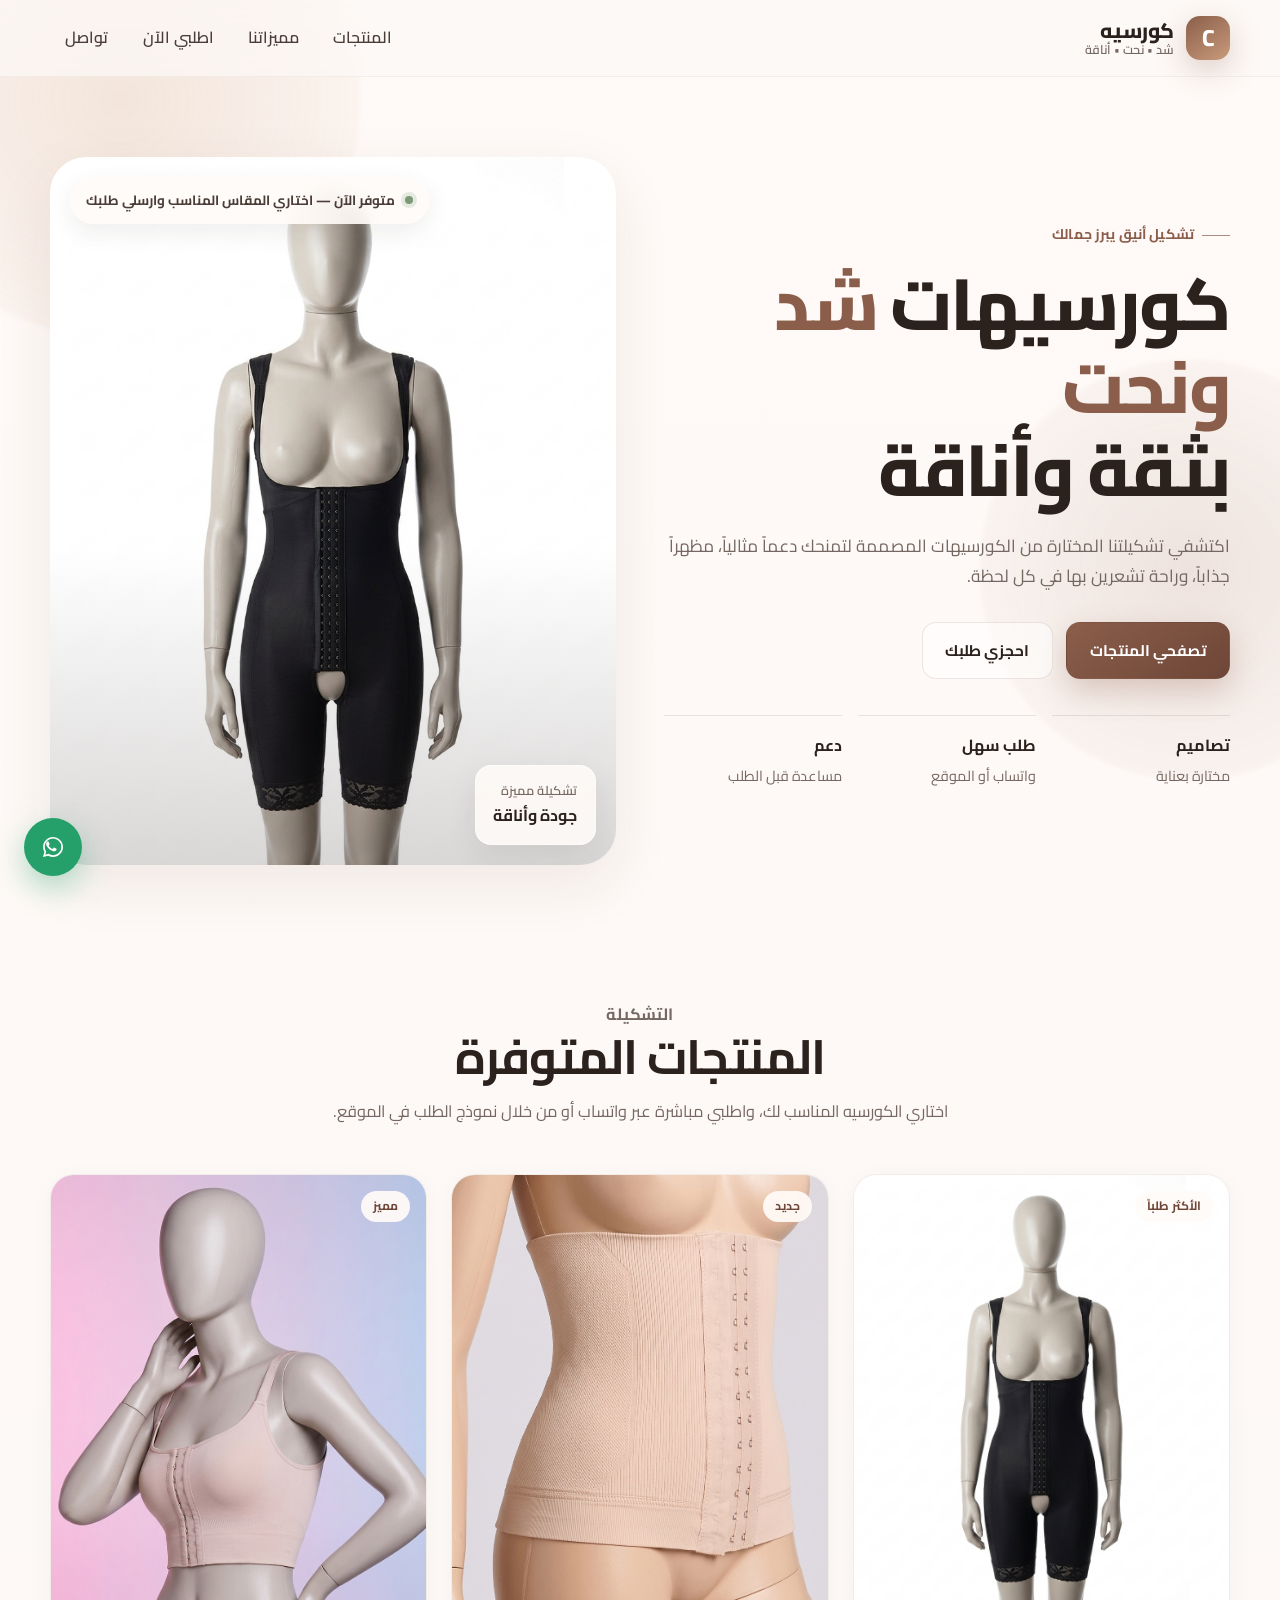
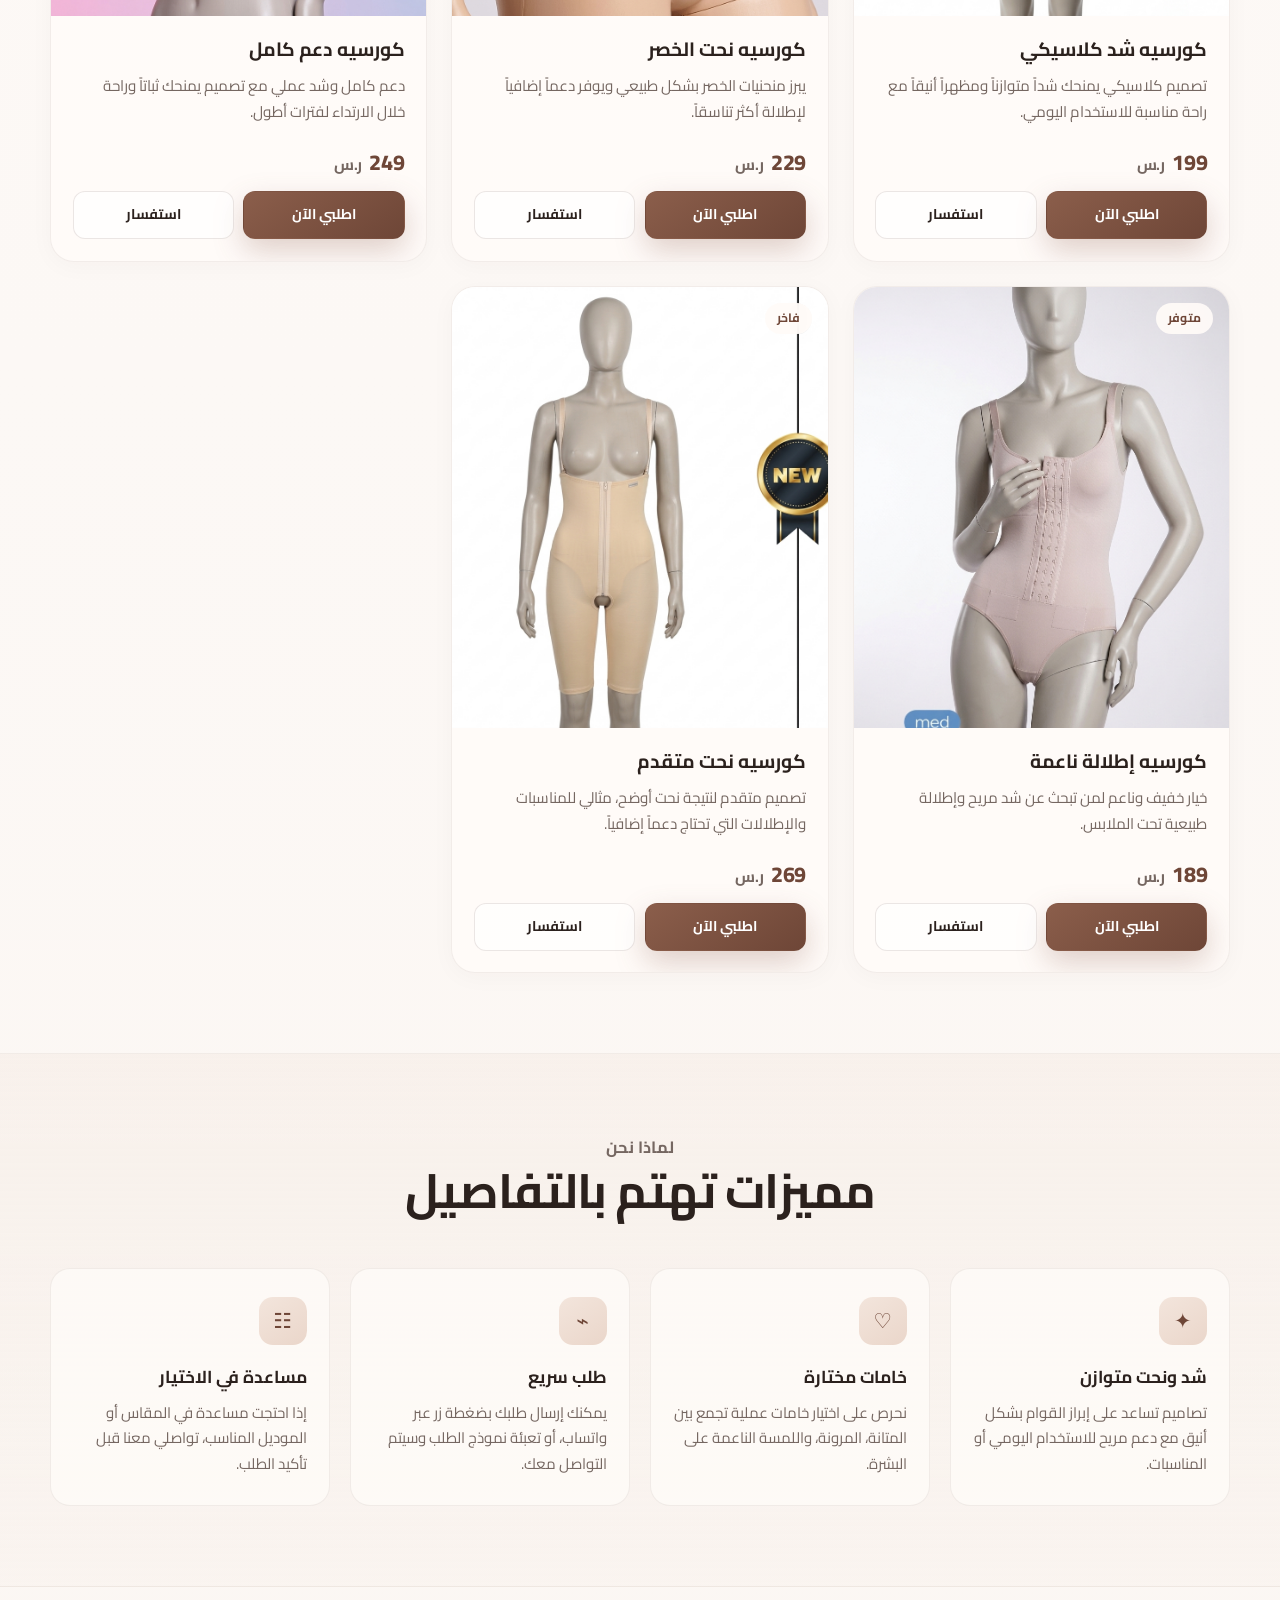
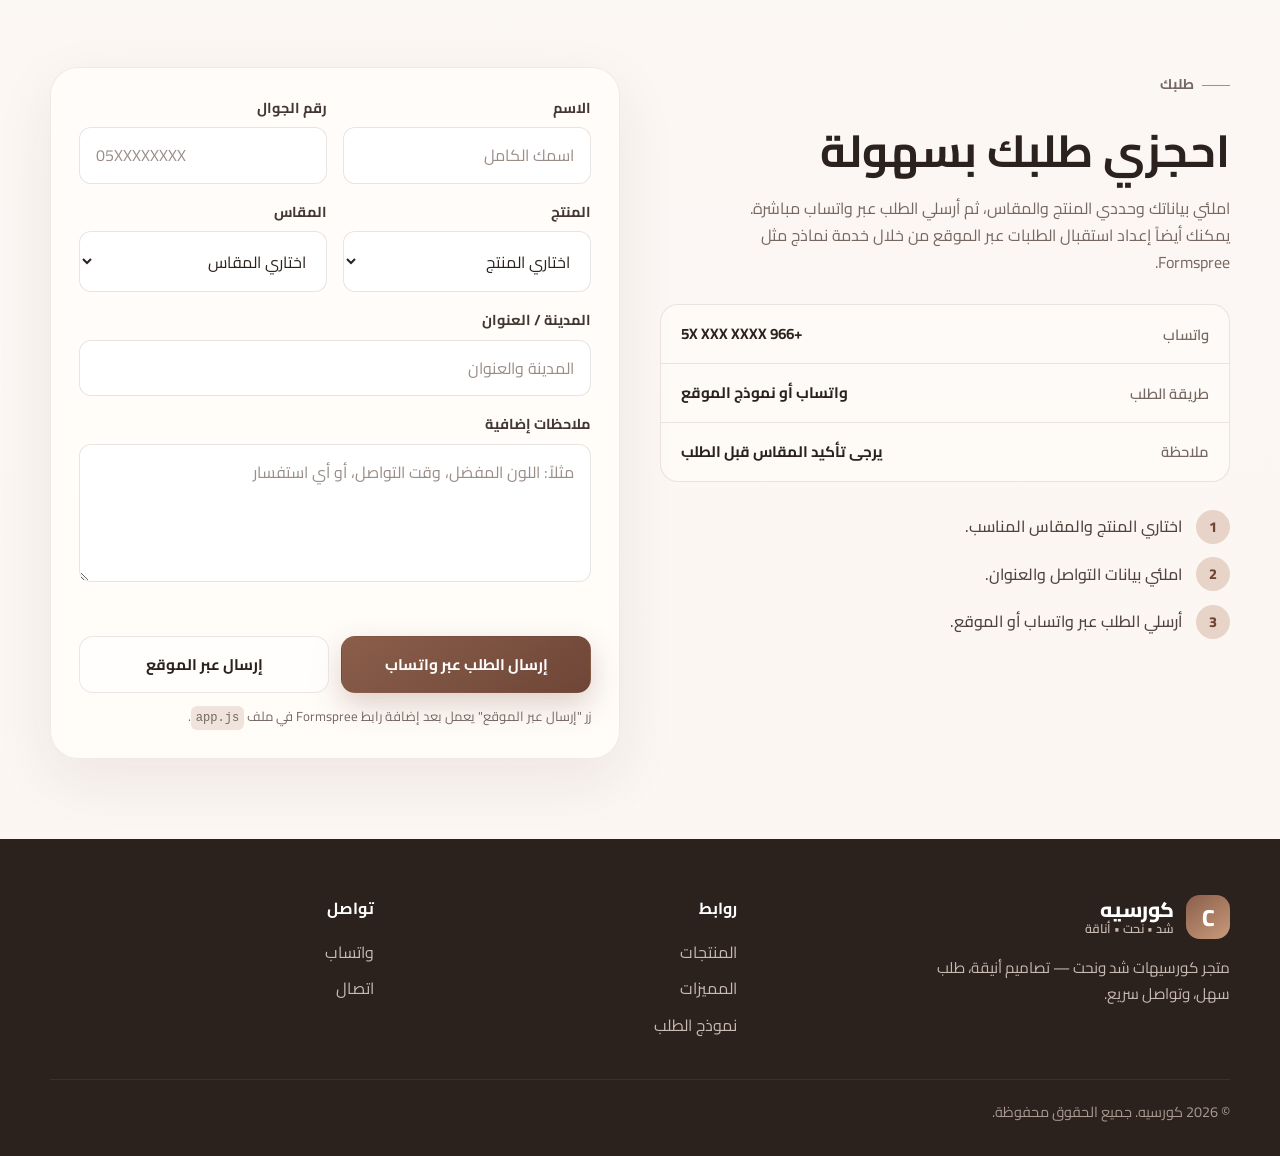
==== index.html @ 7880afa9 "Deploy SiliStore static site with admin panel" ====
<!DOCTYPE html>
<html lang="ar" dir="rtl">
<head>
  <meta charset="UTF-8">
  <meta name="viewport" content="width=device-width, initial-scale=1.0">
  <meta name="description" content="متجر كورسيه شد ونحت - تسوقي أجمل الكورسيهات بتصاميم أنيقة وجودة عالية. اطلبي الآن عبر واتساب أو الموقع.">
  <meta name="theme-color" content="#f7efe8">
  <title>كورسيه | شد ونحت</title>
  <link rel="preconnect" href="https://fonts.googleapis.com">
  <link rel="preconnect" href="https://fonts.gstatic.com" crossorigin>
  <link href="https://fonts.googleapis.com/css2?family=Cairo:wght@400;500;600;700;800&family=Tajawal:wght@400;500;700;800&display=swap" rel="stylesheet">
  <link rel="stylesheet" href="styles.css">
</head>
<body>
  <div class="bg-orb orb-1" aria-hidden="true"></div>
  <div class="bg-orb orb-2" aria-hidden="true"></div>

  <header class="site-header" id="top">
    <nav class="nav container">
      <a class="brand" href="#top" aria-label="الصفحة الرئيسية">
        <span class="brand-mark">C</span>
        <span class="brand-text">
          <strong>كورسيه</strong>
          <small>شد • نحت • أناقة</small>
        </span>
      </a>

      <button class="menu-toggle" id="menuToggle" aria-expanded="false" aria-controls="navLinks" aria-label="فتح القائمة">
        <span></span><span></span><span></span>
      </button>

      <div class="nav-links" id="navLinks">
        <a href="#products">المنتجات</a>
        <a href="#features">مميزاتنا</a>
        <a href="#order">اطلبي الآن</a>
        <a href="#contact">تواصل</a>
      </div>
    </nav>
  </header>

  <main>
    <section class="hero">
      <div class="container hero-grid">
        <div class="hero-copy">
          <p class="eyebrow">تشكيل أنيق يبرز جمالك</p>
          <h1>كورسيهات <span class="accent">شد ونحت</span><br>بثقة وأناقة</h1>
          <p class="hero-lead">
            اكتشفي تشكيلتنا المختارة من الكورسيهات المصممة لتمنحك دعماً مثالياً، مظهراً جذاباً، وراحة تشعرين بها في كل لحظة.
          </p>
          <div class="hero-actions">
            <a class="btn btn-primary" href="#products">تصفحي المنتجات</a>
            <a class="btn btn-ghost" href="#order">احجزي طلبك</a>
          </div>
          <div class="hero-stats" aria-label="مميزات سريعة">
            <div class="stat">
              <strong>تصاميم</strong>
              <span>مختارة بعناية</span>
            </div>
            <div class="stat">
              <strong>طلب سهل</strong>
              <span>واتساب أو الموقع</span>
            </div>
            <div class="stat">
              <strong>دعم</strong>
              <span>مساعدة قبل الطلب</span>
            </div>
          </div>
        </div>

        <div class="hero-visual">
          <div class="hero-card">
            <img id="heroImage" src="Gemini_Generated_Image_10uisp10uisp10ui.jpg" alt="كورسيه شد ونحت" loading="eager">
            <div class="hero-card-badge">
              <span>تشكيلة مميزة</span>
              <strong>جودة وأناقة</strong>
            </div>
          </div>
          <div class="floating-note">
            <span class="dot"></span>
            متوفر الآن — اختاري المقاس المناسب وارسلي طلبك
          </div>
        </div>
      </div>
    </section>

    <section class="section" id="products">
      <div class="container">
        <div class="section-head">
          <p class="eyebrow">التشكيلة</p>
          <h2>المنتجات المتوفرة</h2>
          <p>اختاري الكورسيه المناسب لك، واطلبي مباشرة عبر واتساب أو من خلال نموذج الطلب في الموقع.</p>
        </div>

        <div class="products-grid" id="productsGrid" aria-live="polite"></div>
      </div>
    </section>

    <section class="section section-soft" id="features">
      <div class="container">
        <div class="section-head">
          <p class="eyebrow">لماذا نحن</p>
          <h2>مميزات تهتم بالتفاصيل</h2>
        </div>
        <div class="features-grid">
          <article class="feature-card">
            <div class="feature-icon">✦</div>
            <h3>شد ونحت متوازن</h3>
            <p>تصاميم تساعد على إبراز القوام بشكل أنيق مع دعم مريح للاستخدام اليومي أو المناسبات.</p>
          </article>
          <article class="feature-card">
            <div class="feature-icon">♡</div>
            <h3>خامات مختارة</h3>
            <p>نحرص على اختيار خامات عملية تجمع بين المتانة، المرونة، واللمسة الناعمة على البشرة.</p>
          </article>
          <article class="feature-card">
            <div class="feature-icon">⌁</div>
            <h3>طلب سريع</h3>
            <p>يمكنك إرسال طلبك بضغطة زر عبر واتساب، أو تعبئة نموذج الطلب وسيتم التواصل معك.</p>
          </article>
          <article class="feature-card">
            <div class="feature-icon">☷</div>
            <h3>مساعدة في الاختيار</h3>
            <p>إذا احتجت مساعدة في المقاس أو الموديل المناسب، تواصلي معنا قبل تأكيد الطلب.</p>
          </article>
        </div>
      </div>
    </section>

    <section class="section" id="order">
      <div class="container order-grid">
        <div class="order-copy">
          <p class="eyebrow">طلبك</p>
          <h2>احجزي طلبك بسهولة</h2>
          <p>
            املئي بياناتك وحددي المنتج والمقاس، ثم أرسلي الطلب عبر واتساب مباشرة. يمكنك أيضاً إعداد استقبال الطلبات عبر الموقع من خلال خدمة نماذج مثل Formspree.
          </p>

          <div class="order-info">
            <div class="info-item">
              <span class="info-label">واتساب</span>
              <strong id="whatsappDisplay">+966 5X XXX XXXX</strong>
            </div>
            <div class="info-item">
              <span class="info-label">طريقة الطلب</span>
              <strong>واتساب أو نموذج الموقع</strong>
            </div>
            <div class="info-item">
              <span class="info-label">ملاحظة</span>
              <strong>يرجى تأكيد المقاس قبل الطلب</strong>
            </div>
          </div>

          <div class="steps">
            <div class="step"><span>1</span><p>اختاري المنتج والمقاس المناسب.</p></div>
            <div class="step"><span>2</span><p>املئي بيانات التواصل والعنوان.</p></div>
            <div class="step"><span>3</span><p>أرسلي الطلب عبر واتساب أو الموقع.</p></div>
          </div>
        </div>

        <div class="order-form-wrap">
          <form class="order-form" id="orderForm" novalidate>
            <div class="form-row">
              <label class="field">
                <span>الاسم</span>
                <input type="text" name="name" id="name" autocomplete="name" required placeholder="اسمك الكامل">
              </label>
              <label class="field">
                <span>رقم الجوال</span>
                <input type="tel" name="phone" id="phone" autocomplete="tel" required placeholder="05XXXXXXXX">
              </label>
            </div>

            <div class="form-row">
              <label class="field">
                <span>المنتج</span>
                <select name="product" id="productSelect" required></select>
              </label>
              <label class="field">
                <span>المقاس</span>
                <select name="size" id="size" required>
                  <option value="">اختاري المقاس</option>
                  <option>XS</option>
                  <option>S</option>
                  <option>M</option>
                  <option>L</option>
                  <option>XL</option>
                  <option>XXL</option>
                </select>
              </label>
            </div>

            <label class="field">
              <span>المدينة / العنوان</span>
              <input type="text" name="address" id="address" autocomplete="street-address" placeholder="المدينة والعنوان">
            </label>

            <label class="field">
              <span>ملاحظات إضافية</span>
              <textarea name="notes" id="notes" rows="4" placeholder="مثلاً: اللون المفضل، وقت التواصل، أو أي استفسار"></textarea>
            </label>

            <p class="form-feedback" id="formFeedback" role="status" aria-live="polite"></p>

            <div class="form-actions">
              <button type="submit" class="btn btn-primary" id="whatsappSubmit">إرسال الطلب عبر واتساب</button>
              <button type="button" class="btn btn-ghost" id="siteSubmit">إرسال عبر الموقع</button>
            </div>
            <p class="form-hint">زر "إرسال عبر الموقع" يعمل بعد إضافة رابط Formspree في ملف <code>app.js</code>.</p>
          </form>
        </div>
      </div>
    </section>
  </main>

  <footer class="site-footer" id="contact">
    <div class="container footer-grid">
      <div>
        <a class="brand footer-brand" href="#top">
          <span class="brand-mark">C</span>
          <span class="brand-text">
            <strong>كورسيه</strong>
            <small>شد • نحت • أناقة</small>
          </span>
        </a>
        <p class="footer-text">متجر كورسيهات شد ونحت — تصاميم أنيقة، طلب سهل، وتواصل سريع.</p>
      </div>
      <div>
        <h3>روابط</h3>
        <ul class="footer-links">
          <li><a href="#products">المنتجات</a></li>
          <li><a href="#features">المميزات</a></li>
          <li><a href="#order">نموذج الطلب</a></li>
        </ul>
      </div>
      <div>
        <h3>تواصل</h3>
        <ul class="footer-links">
          <li><a id="footerWhatsapp" href="#" target="_blank" rel="noopener">واتساب</a></li>
          <li><a id="footerPhone" href="#">اتصال</a></li>
        </ul>
      </div>
    </div>
    <div class="container footer-bottom">
      <p>© <span id="year"></span> كورسيه. جميع الحقوق محفوظة.</p>
    </div>
  </footer>

  <a class="whatsapp-float" id="whatsappFloat" href="#" target="_blank" rel="noopener" aria-label="تواصل عبر واتساب">
    <svg viewBox="0 0 32 32" aria-hidden="true" focusable="false"><path fill="currentColor" d="M19.11 17.53c-.27-.14-1.6-.79-1.84-.88-.25-.09-.43-.14-.61.14-.18.27-.7.88-.86 1.06-.16.18-.32.2-.59.07-.27-.14-1.14-.42-2.18-1.35-.81-.72-1.35-1.61-1.51-1.88-.16-.27-.02-.42.12-.56.12-.12.27-.32.41-.48.14-.16.18-.27.27-.45.09-.18.05-.34-.02-.48-.07-.14-.61-1.48-.84-2.02-.22-.53-.45-.46-.61-.47l-.52-.01c-.18 0-.48.07-.73.34-.25.27-.96.94-.96 2.29 0 1.35.99 2.66 1.13 2.84.14.18 1.94 2.96 4.7 4.15.66.28 1.17.45 1.57.58.66.21 1.26.18 1.74.11.53-.08 1.6-.65 1.83-1.28.23-.63.23-1.17.16-1.28-.07-.11-.25-.18-.52-.32zM16.03 5.33c-5.86 0-10.63 4.77-10.63 10.63 0 1.87.49 3.7 1.42 5.31l-1.51 5.52 5.65-1.48a10.58 10.58 0 0 0 5.07 1.29h.01c5.86 0 10.63-4.77 10.63-10.64 0-2.84-1.1-5.51-3.11-7.52a10.56 10.56 0 0 0-7.53-3.11zm0 19.35h-.01a8.8 8.8 0 0 1-4.49-1.23l-.32-.19-3.35.88.89-3.27-.21-.34a8.78 8.78 0 0 1-1.35-4.67c0-4.86 3.96-8.82 8.83-8.82 2.36 0 4.57.92 6.24 2.59a8.76 8.76 0 0 1 2.58 6.24c0 4.86-3.96 8.81-8.81 8.81z"/></svg>
  </a>

  <script src="products.js"></script>
  <script src="app.js"></script>
</body>
</html>
---- styles.css ----
:root {
  --bg: #fcf8f5;
  --bg-soft: #f5ece5;
  --surface: rgba(255, 252, 249, 0.82);
  --surface-strong: #fffdfa;
  --text: #2b211d;
  --muted: #756761;
  --line: rgba(90, 63, 53, 0.12);
  --primary: #8b5e4b;
  --primary-deep: #6e4637;
  --primary-soft: #e7d3c8;
  --accent: #c89b7b;
  --shadow: 0 20px 60px rgba(73, 44, 33, 0.08);
  --radius: 24px;
  --radius-sm: 14px;
  --container: 1180px;
  --transition: 220ms ease;
}

*, *::before, *::after { box-sizing: border-box; }
html { scroll-behavior: smooth; }
body {
  margin: 0;
  font-family: "Cairo", "Tajawal", system-ui, sans-serif;
  background: linear-gradient(180deg, #fffaf7 0%, var(--bg) 45%, #fbf6f2 100%);
  color: var(--text);
  line-height: 1.7;
  overflow-x: hidden;
}
img { max-width: 100%; display: block; }
a { color: inherit; text-decoration: none; }
button, input, select, textarea { font: inherit; }
code {
  font-family: ui-monospace, SFMono-Regular, Consolas, monospace;
  font-size: 0.92em;
  background: #efe3dc;
  padding: 0.15em 0.4em;
  border-radius: 6px;
  direction: ltr;
  display: inline-block;
}

.bg-orb {
  position: fixed;
  border-radius: 50%;
  filter: blur(2px);
  pointer-events: none;
  z-index: 0;
}
.orb-1 {
  width: 480px; height: 480px;
  top: -140px; left: -120px;
  background: radial-gradient(circle, rgba(200,155,123,0.22), rgba(200,155,123,0));
}
.orb-2 {
  width: 420px; height: 420px;
  top: 40vh; right: -120px;
  background: radial-gradient(circle, rgba(139,94,75,0.14), rgba(139,94,75,0));
}

.container {
  width: min(calc(100% - 2rem), var(--container));
  margin-inline: auto;
  position: relative;
  z-index: 1;
}

.site-header {
  position: sticky;
  top: 0;
  z-index: 50;
  backdrop-filter: blur(16px);
  background: rgba(252, 248, 245, 0.72);
  border-bottom: 1px solid rgba(90, 63, 53, 0.06);
}
.nav {
  display: flex;
  align-items: center;
  justify-content: space-between;
  gap: 1rem;
  min-height: 76px;
}
.brand {
  display: inline-flex;
  align-items: center;
  gap: 0.75rem;
  flex-shrink: 0;
}
.brand-mark {
  width: 44px; height: 44px;
  border-radius: 14px;
  display: grid;
  place-items: center;
  background: linear-gradient(145deg, var(--primary), var(--accent));
  color: #fff;
  font-size: 1.45rem;
  font-weight: 800;
  box-shadow: 0 10px 30px rgba(139, 94, 75, 0.28);
}
.brand-text { display: flex; flex-direction: column; line-height: 1.15; }
.brand-text strong { font-size: 1.3rem; font-weight: 800; letter-spacing: -0.02em; }
.brand-text small { color: var(--muted); font-size: 0.78rem; font-weight: 600; }

.nav-links {
  display: flex;
  align-items: center;
  gap: 0.25rem;
}
.nav-links a {
  padding: 0.65rem 0.95rem;
  border-radius: 10px;
  color: #4a3d38;
  font-weight: 600;
  transition: background var(--transition), color var(--transition);
}
.nav-links a:hover, .nav-links a:focus-visible {
  background: rgba(139, 94, 75, 0.08);
  color: var(--primary-deep);
  outline: none;
}
.menu-toggle {
  display: none;
  width: 44px; height: 44px;
  border: 1px solid var(--line);
  background: var(--surface-strong);
  border-radius: 12px;
  cursor: pointer;
  padding: 10px;
  flex-direction: column;
  justify-content: center;
  gap: 5px;
}
.menu-toggle span {
  display: block;
  height: 2px;
  background: var(--text);
  border-radius: 2px;
  transition: transform var(--transition), opacity var(--transition);
}

.hero {
  padding: 5rem 0 3.5rem;
}
.hero-grid {
  display: grid;
  grid-template-columns: 1fr 1fr;
  gap: 3rem;
  align-items: center;
}
.eyebrow {
  display: inline-flex;
  align-items: center;
  gap: 0.5rem;
  margin: 0 0 1rem;
  font-size: 0.88rem;
  font-weight: 700;
  color: var(--primary);
  letter-spacing: 0.01em;
}
.eyebrow::before {
  content: "";
  width: 28px; height: 1px;
  background: currentColor;
  opacity: 0.7;
}
.hero h1 {
  margin: 0 0 1.25rem;
  font-size: clamp(2.4rem, 5.8vw, 4.5rem);
  line-height: 1.15;
  letter-spacing: -0.03em;
  font-weight: 800;
}
.accent { color: var(--primary); position: relative; }
.hero-lead {
  margin: 0 0 2rem;
  max-width: 58ch;
  font-size: 1.08rem;
  color: var(--muted);
}
.hero-actions {
  display: flex;
  flex-wrap: wrap;
  gap: 0.85rem;
  margin-bottom: 2.25rem;
}
.btn {
  display: inline-flex;
  align-items: center;
  justify-content: center;
  gap: 0.5rem;
  padding: 0.9rem 1.4rem;
  border-radius: 14px;
  font-weight: 700;
  font-size: 0.96rem;
  border: 1px solid transparent;
  cursor: pointer;
  transition: transform var(--transition), box-shadow var(--transition), background var(--transition), border-color var(--transition);
  text-align: center;
}
.btn:hover { transform: translateY(-1px); }
.btn:active { transform: translateY(0); }
.btn:focus-visible { outline: 3px solid rgba(139,94,75,0.22); outline-offset: 2px; }
.btn-primary {
  background: linear-gradient(145deg, var(--primary), var(--primary-deep));
  color: #fff;
  box-shadow: 0 12px 30px rgba(139, 94, 75, 0.28);
}
.btn-primary:hover { box-shadow: 0 16px 34px rgba(139, 94, 75, 0.34); }
.btn-ghost {
  background: rgba(255,255,255,0.55);
  border-color: var(--line);
  color: var(--text);
}
.btn-ghost:hover { background: #fff; border-color: rgba(139,94,75,0.22); }

.hero-stats {
  display: grid;
  grid-template-columns: repeat(3, minmax(0,1fr));
  gap: 1rem;
}
.stat {
  padding: 1rem 0;
  border-top: 1px solid var(--line);
}
.stat strong { display: block; font-size: 1rem; margin-bottom: 0.15rem; }
.stat span { color: var(--muted); font-size: 0.9rem; }

.hero-visual { position: relative; }
.hero-card {
  position: relative;
  border-radius: 36px;
  overflow: hidden;
  background: #efe4dc;
  box-shadow: var(--shadow);
  isolation: isolate;
}
.hero-card::after {
  content: "";
  position: absolute;
  inset: 0;
  background: linear-gradient(180deg, rgba(43,33,29,0) 55%, rgba(43,33,29,0.18) 100%);
  pointer-events: none;
}
.hero-card img {
  width: 100%;
  aspect-ratio: 4 / 5;
  object-fit: cover;
}
.hero-card-badge {
  position: absolute;
  bottom: 1.25rem;
  right: 1.25rem;
  z-index: 1;
  padding: 0.9rem 1.1rem;
  background: rgba(255, 251, 248, 0.88);
  backdrop-filter: blur(10px);
  border-radius: 16px;
  border: 1px solid rgba(255,255,255,0.5);
  box-shadow: 0 10px 30px rgba(43,33,29,0.08);
}
.hero-card-badge span { display: block; font-size: 0.8rem; color: var(--muted); font-weight: 600; }
.hero-card-badge strong { font-size: 1rem; }
.floating-note {
  position: absolute;
  top: 1.25rem;
  left: 1.25rem;
  display: flex;
  align-items: center;
  gap: 0.6rem;
  padding: 0.75rem 1rem;
  background: rgba(255, 251, 248, 0.9);
  backdrop-filter: blur(10px);
  border-radius: 999px;
  font-size: 0.84rem;
  font-weight: 700;
  color: #4a3d38;
  box-shadow: 0 8px 24px rgba(43,33,29,0.08);
}
.dot {
  width: 8px; height: 8px;
  border-radius: 50%;
  background: #7a9b76;
  box-shadow: 0 0 0 4px rgba(122,155,118,0.18);
}

.section { padding: 5rem 0; }
.section-soft {
  background: linear-gradient(180deg, rgba(245,236,229,0.55), rgba(245,236,229,0.25));
  border-top: 1px solid rgba(90,63,53,0.05);
  border-bottom: 1px solid rgba(90,63,53,0.05);
}
.section-head {
  text-align: center;
  max-width: 680px;
  margin: 0 auto 3rem;
}
.section-head .eyebrow { justify-content: center; }
.section-head .eyebrow::before { display: none; }
.section-head h2 {
  margin: 0 0 0.75rem;
  font-size: clamp(1.9rem, 4vw, 3rem);
  line-height: 1.2;
  letter-spacing: -0.02em;
}
.section-head p { margin: 0; color: var(--muted); font-size: 1.02rem; }

.products-grid {
  display: grid;
  grid-template-columns: repeat(3, minmax(0, 1fr));
  gap: 1.5rem;
}
.product-card {
  background: var(--surface);
  border: 1px solid rgba(90,63,53,0.08);
  border-radius: var(--radius);
  overflow: hidden;
  box-shadow: 0 4px 24px rgba(73,44,33,0.03);
  transition: transform var(--transition), box-shadow var(--transition), border-color var(--transition);
  display: flex;
  flex-direction: column;
}
.product-card:hover {
  transform: translateY(-4px);
  box-shadow: 0 18px 40px rgba(73,44,33,0.08);
  border-color: rgba(139,94,75,0.16);
}
.product-media {
  position: relative;
  aspect-ratio: 4 / 4.7;
  overflow: hidden;
  background: #efe4dc;
}
.product-media img {
  width: 100%; height: 100%;
  object-fit: cover;
  transition: transform 500ms ease;
}
.product-card:hover .product-media img { transform: scale(1.03); }
.product-badge {
  position: absolute;
  top: 1rem;
  right: 1rem;
  padding: 0.35rem 0.75rem;
  background: rgba(255,251,248,0.92);
  backdrop-filter: blur(8px);
  border-radius: 999px;
  font-size: 0.76rem;
  font-weight: 700;
  color: var(--primary-deep);
}
.product-body {
  padding: 1.35rem;
  display: flex;
  flex-direction: column;
  gap: 0.65rem;
  flex: 1;
}
.product-body h3 {
  margin: 0;
  font-size: 1.2rem;
  line-height: 1.35;
}
.product-body p {
  margin: 0;
  color: var(--muted);
  font-size: 0.95rem;
  flex: 1;
}
.product-meta {
  display: flex;
  align-items: center;
  justify-content: space-between;
  gap: 1rem;
  padding-top: 0.5rem;
}
.price {
  font-size: 1.35rem;
  font-weight: 800;
  color: var(--primary-deep);
  letter-spacing: -0.01em;
}
.price small {
  font-size: 0.72em;
  font-weight: 700;
  color: var(--muted);
  margin-inline-start: 0.15em;
}
.product-actions { display: flex; gap: 0.6rem; }
.btn-sm {
  padding: 0.7rem 1rem;
  font-size: 0.88rem;
  border-radius: 12px;
  flex: 1;
}

.features-grid {
  display: grid;
  grid-template-columns: repeat(4, minmax(0,1fr));
  gap: 1.25rem;
}
.feature-card {
  background: rgba(255,253,250,0.7);
  border: 1px solid rgba(90,63,53,0.08);
  border-radius: 20px;
  padding: 1.75rem 1.4rem;
  transition: transform var(--transition), border-color var(--transition);
}
.feature-card:hover { transform: translateY(-2px); border-color: rgba(139,94,75,0.18); }
.feature-icon {
  width: 48px; height: 48px;
  display: grid;
  place-items: center;
  border-radius: 14px;
  background: linear-gradient(145deg, #f3e5dc, #ead6ca);
  color: var(--primary-deep);
  font-size: 1.3rem;
  margin-bottom: 1.1rem;
}
.feature-card h3 { margin: 0 0 0.5rem; font-size: 1.08rem; }
.feature-card p { margin: 0; color: var(--muted); font-size: 0.94rem; }

.order-grid {
  display: grid;
  grid-template-columns: 1fr 1fr;
  gap: 2.5rem;
  align-items: start;
}
.order-copy h2 {
  margin: 0 0 1rem;
  font-size: clamp(1.9rem, 4vw, 2.8rem);
  line-height: 1.2;
}
.order-copy > p { color: var(--muted); margin: 0 0 1.75rem; max-width: 58ch; }
.order-info {
  display: grid;
  gap: 0;
  border: 1px solid var(--line);
  border-radius: 18px;
  background: rgba(255,253,250,0.55);
  overflow: hidden;
  margin-bottom: 1.75rem;
}
.info-item {
  padding: 1rem 1.25rem;
  display: flex;
  align-items: center;
  justify-content: space-between;
  gap: 1rem;
  border-bottom: 1px solid var(--line);
}
.info-item:last-child { border-bottom: 0; }
.info-label { color: var(--muted); font-size: 0.92rem; font-weight: 600; }
.info-item strong { font-size: 0.95rem; }
.steps { display: grid; gap: 0.85rem; }
.step {
  display: flex;
  align-items: center;
  gap: 0.9rem;
}
.step span {
  width: 34px; height: 34px;
  flex-shrink: 0;
  border-radius: 50%;
  display: grid;
  place-items: center;
  background: var(--primary-soft);
  color: var(--primary-deep);
  font-weight: 800;
  font-size: 0.9rem;
}
.step p { margin: 0; color: #4f433d; font-weight: 500; }

.order-form-wrap {
  background: rgba(255, 253, 250, 0.85);
  border: 1px solid rgba(90,63,53,0.09);
  border-radius: 28px;
  padding: 1.75rem;
  box-shadow: var(--shadow);
}
.order-form { display: grid; gap: 1rem; }
.form-row {
  display: grid;
  grid-template-columns: 1fr 1fr;
  gap: 1rem;
}
.field { display: flex; flex-direction: column; gap: 0.45rem; }
.field span { font-size: 0.9rem; font-weight: 700; color: #433733; }
.field input, .field select, .field textarea {
  width: 100%;
  padding: 0.85rem 1rem;
  border-radius: 12px;
  border: 1px solid rgba(90,63,53,0.14);
  background: #fff;
  color: var(--text);
  transition: border-color var(--transition), box-shadow var(--transition);
}
.field input:focus, .field select:focus, .field textarea:focus {
  outline: none;
  border-color: rgba(139,94,75,0.45);
  box-shadow: 0 0 0 4px rgba(139,94,75,0.1);
}
.field textarea { resize: vertical; min-height: 110px; }
.field input::placeholder, .field textarea::placeholder { color: #9a8d87; }
.form-feedback {
  min-height: 1.5em;
  margin: 0;
  font-size: 0.92rem;
  font-weight: 600;
  color: var(--muted);
}
.form-feedback.error { color: #a0463a; }
.form-feedback.success { color: #5f7a5a; }
.form-actions { display: flex; gap: 0.75rem; }
.form-actions .btn { flex: 1; }
.form-hint {
  margin: -0.25rem 0 0;
  font-size: 0.82rem;
  color: var(--muted);
}

.site-footer {
  padding: 3.5rem 0 0;
  background: #2b211d;
  color: #efe5df;
}
.footer-grid {
  display: grid;
  grid-template-columns: 1.4fr 1fr 1fr;
  gap: 2.5rem;
  padding-bottom: 2.5rem;
}
.footer-brand .brand-mark { box-shadow: none; }
.footer-brand .brand-text strong { color: #fff; }
.footer-brand .brand-text small { color: #c9bab2; }
.footer-text { color: #c9bab2; margin: 1rem 0 0; max-width: 34ch; font-size: 0.95rem; }
.site-footer h3 { margin: 0 0 1rem; font-size: 1rem; color: #fff; }
.footer-links { list-style: none; padding: 0; margin: 0; display: grid; gap: 0.6rem; }
.footer-links a { color: #c9bab2; transition: color var(--transition); }
.footer-links a:hover { color: #fff; }
.footer-bottom {
  padding: 1.25rem 0 2rem;
  border-top: 1px solid rgba(255,255,255,0.08);
  color: #a99991;
  font-size: 0.9rem;
}
.footer-bottom p { margin: 0; }

.whatsapp-float {
  position: fixed;
  bottom: 1.5rem;
  left: 1.5rem;
  width: 58px; height: 58px;
  border-radius: 50%;
  background: #25a06a;
  color: #fff;
  display: grid;
  place-items: center;
  box-shadow: 0 12px 30px rgba(37, 160, 106, 0.35);
  z-index: 60;
  transition: transform var(--transition), box-shadow var(--transition);
}
.whatsapp-float:hover { transform: translateY(-2px) scale(1.02); box-shadow: 0 16px 34px rgba(37, 160, 106, 0.42); }
.whatsapp-float svg { width: 30px; height: 30px; }

@media (max-width: 1024px) {
  .products-grid { grid-template-columns: repeat(2, minmax(0,1fr)); }
  .features-grid { grid-template-columns: repeat(2, minmax(0,1fr)); }
}

@media (max-width: 860px) {
  .menu-toggle { display: inline-flex; }
  .nav-links {
    display: none;
    position: absolute;
    top: calc(100% + 0.5rem);
    right: 1rem;
    left: 1rem;
    flex-direction: column;
    align-items: stretch;
    padding: 0.75rem;
    background: rgba(255, 252, 249, 0.96);
    backdrop-filter: blur(16px);
    border: 1px solid var(--line);
    border-radius: 18px;
    box-shadow: var(--shadow);
  }
  .nav-links.open { display: flex; }
  .nav-links a { padding: 0.75rem 1rem; }
  .hero-grid, .order-grid { grid-template-columns: 1fr; }
  .hero { padding-top: 3.5rem; }
  .hero-visual { max-width: 560px; width: 100%; margin-inline: auto; }
  .order-copy > p { max-width: none; }
}

@media (max-width: 640px) {
  .section { padding: 4rem 0; }
  .hero-stats { grid-template-columns: 1fr; gap: 0; }
  .stat { padding: 0.85rem 0; }
  .products-grid, .features-grid, .form-row, .footer-grid { grid-template-columns: 1fr; }
  .form-actions { flex-direction: column; }
  .hero-actions .btn { flex: 1; }
  .hero-card-badge { right: 1rem; bottom: 1rem; }
  .floating-note { font-size: 0.78rem; top: 1rem; left: 1rem; right: 1rem; width: fit-content; max-width: calc(100% - 2rem); }
  .whatsapp-float { width: 54px; height: 54px; bottom: 1rem; left: 1rem; }
  .order-form-wrap { padding: 1.25rem; border-radius: 22px; }
}

@media (prefers-reduced-motion: reduce) {
  html { scroll-behavior: auto; }
  *, *::before, *::after { animation: none !important; transition: none !important; }
}
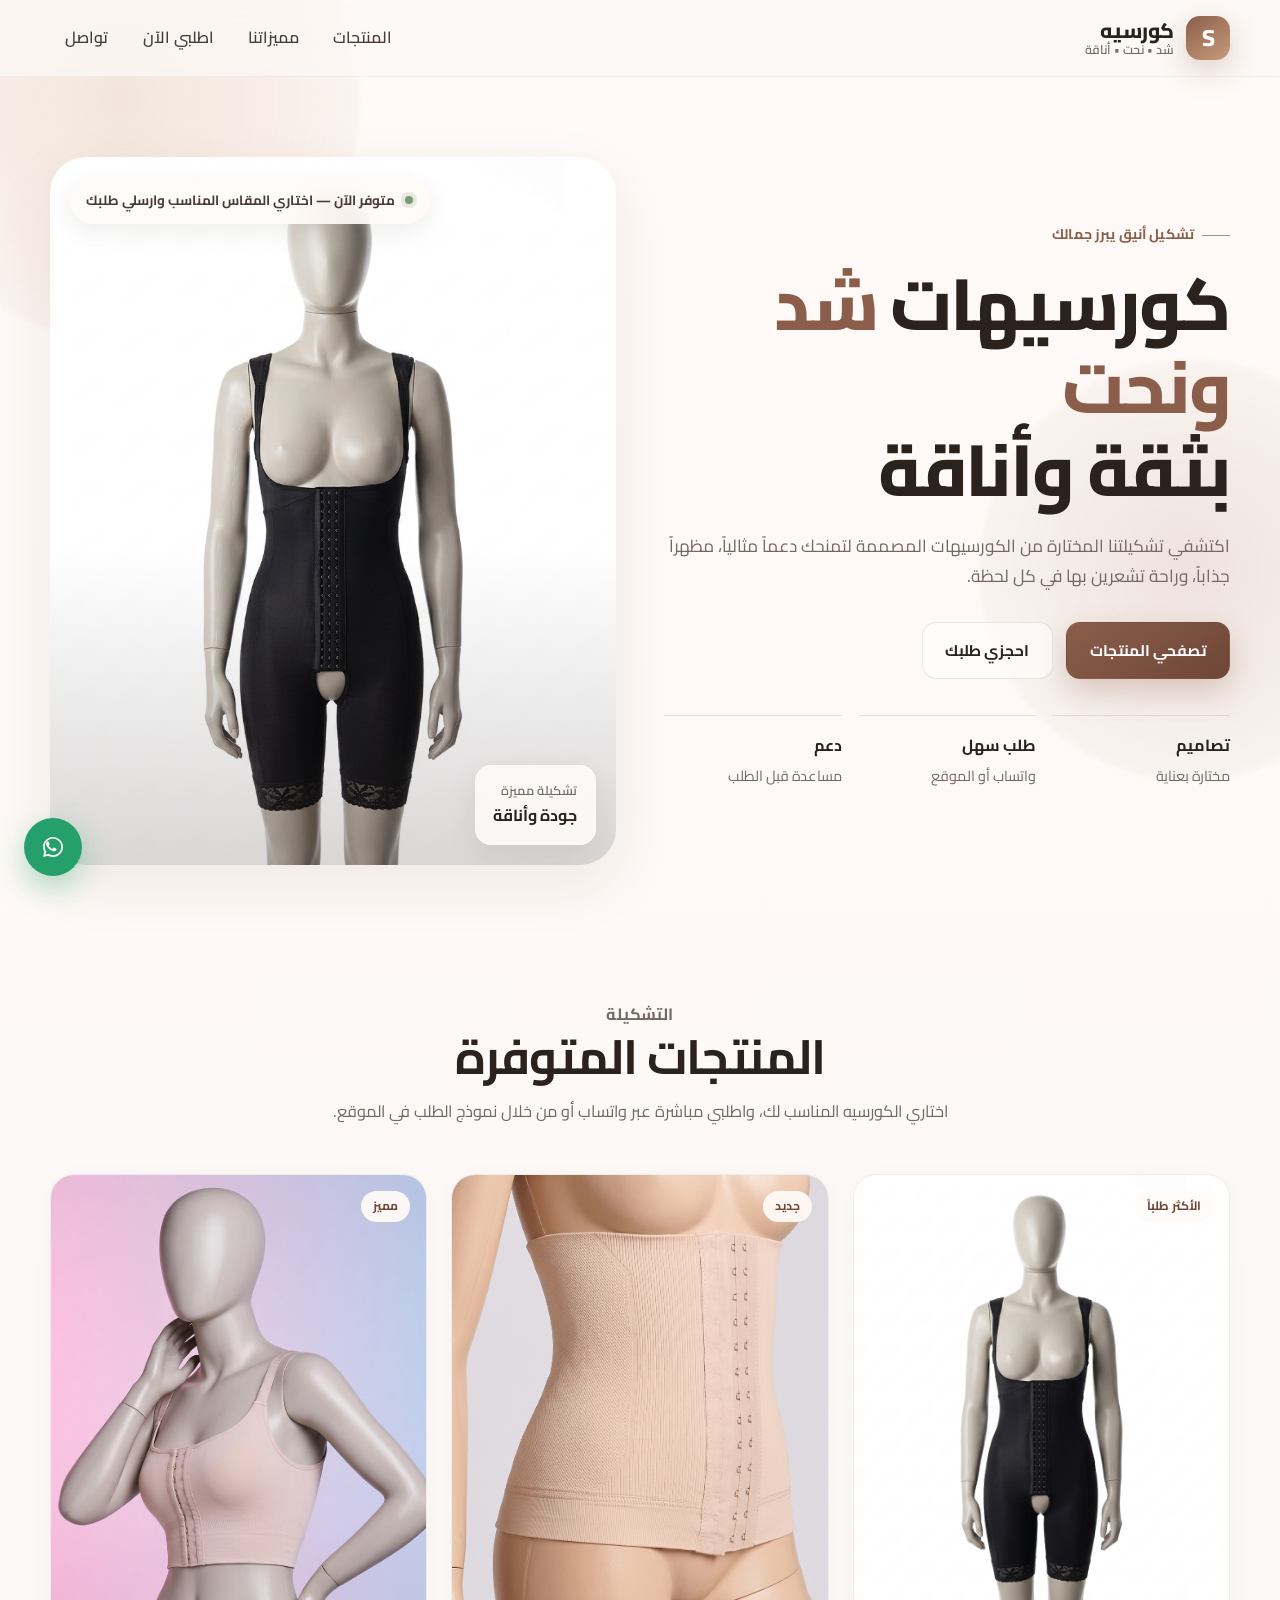
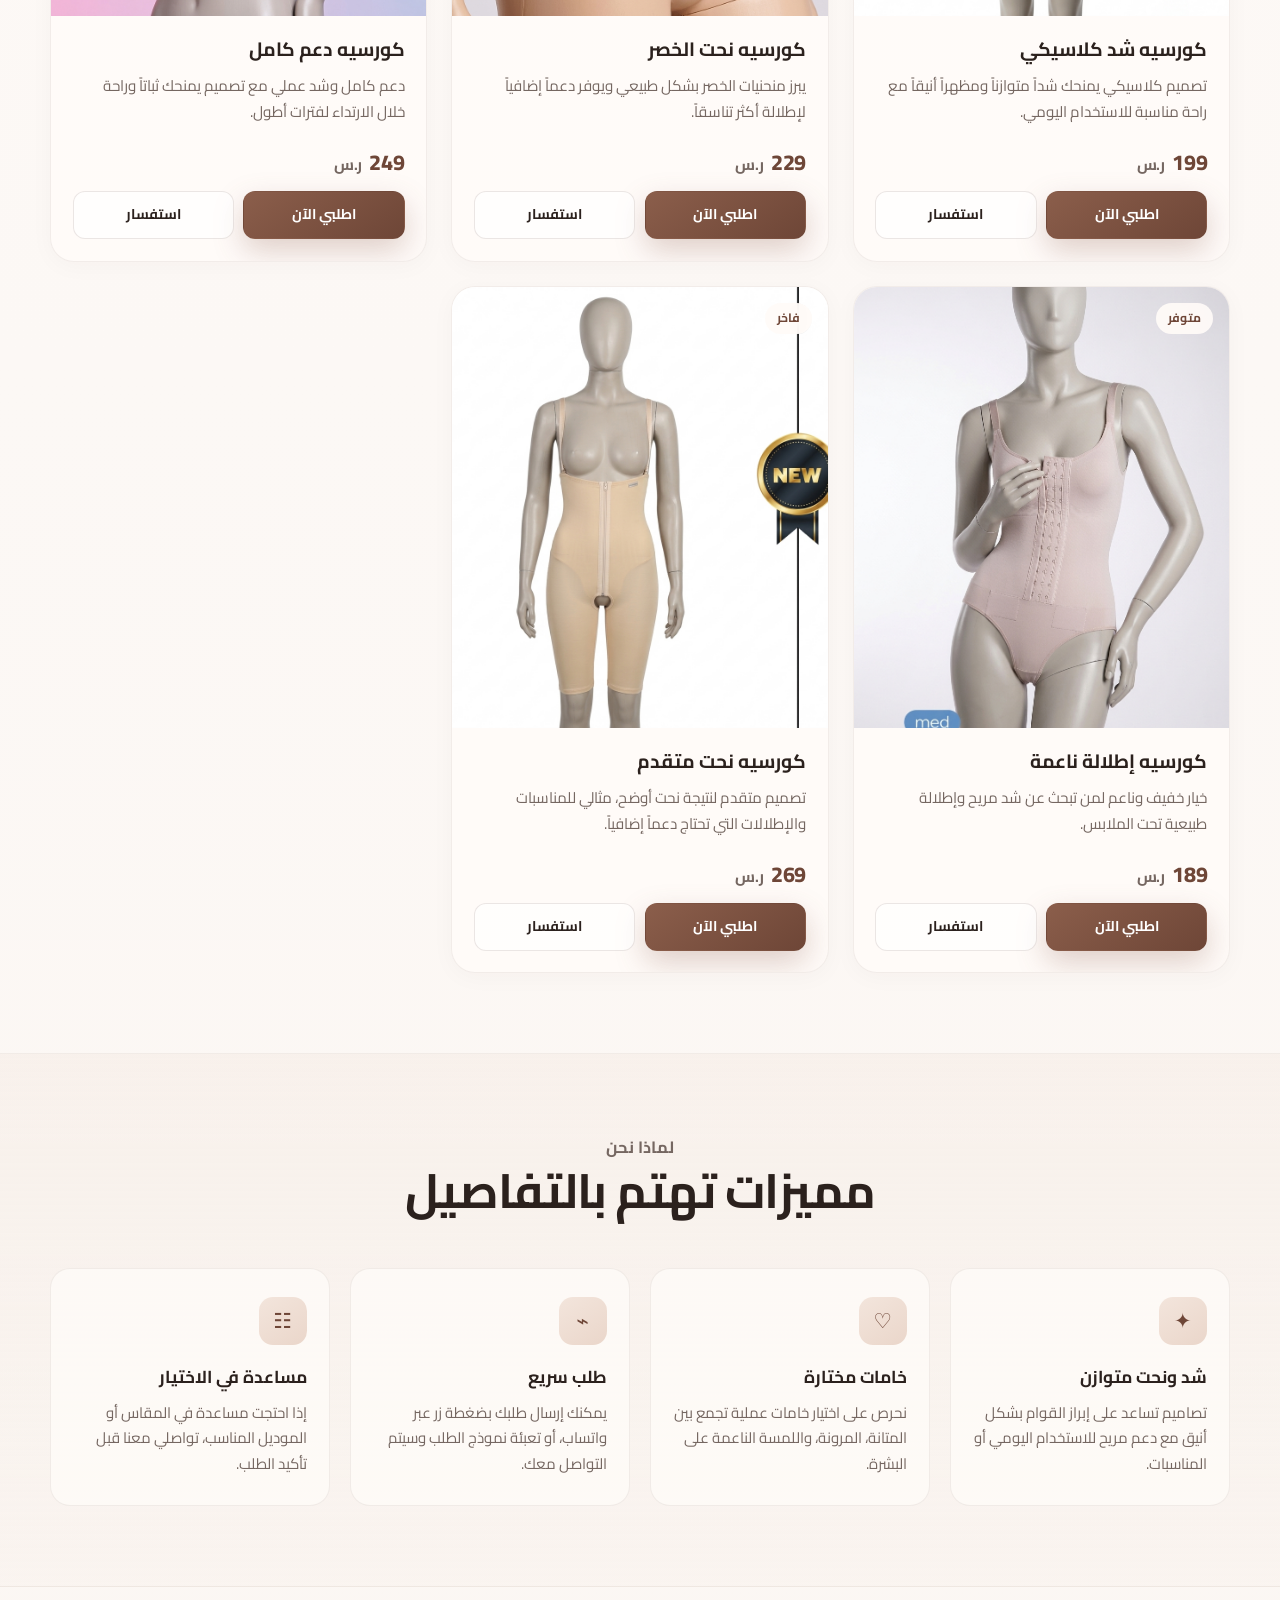
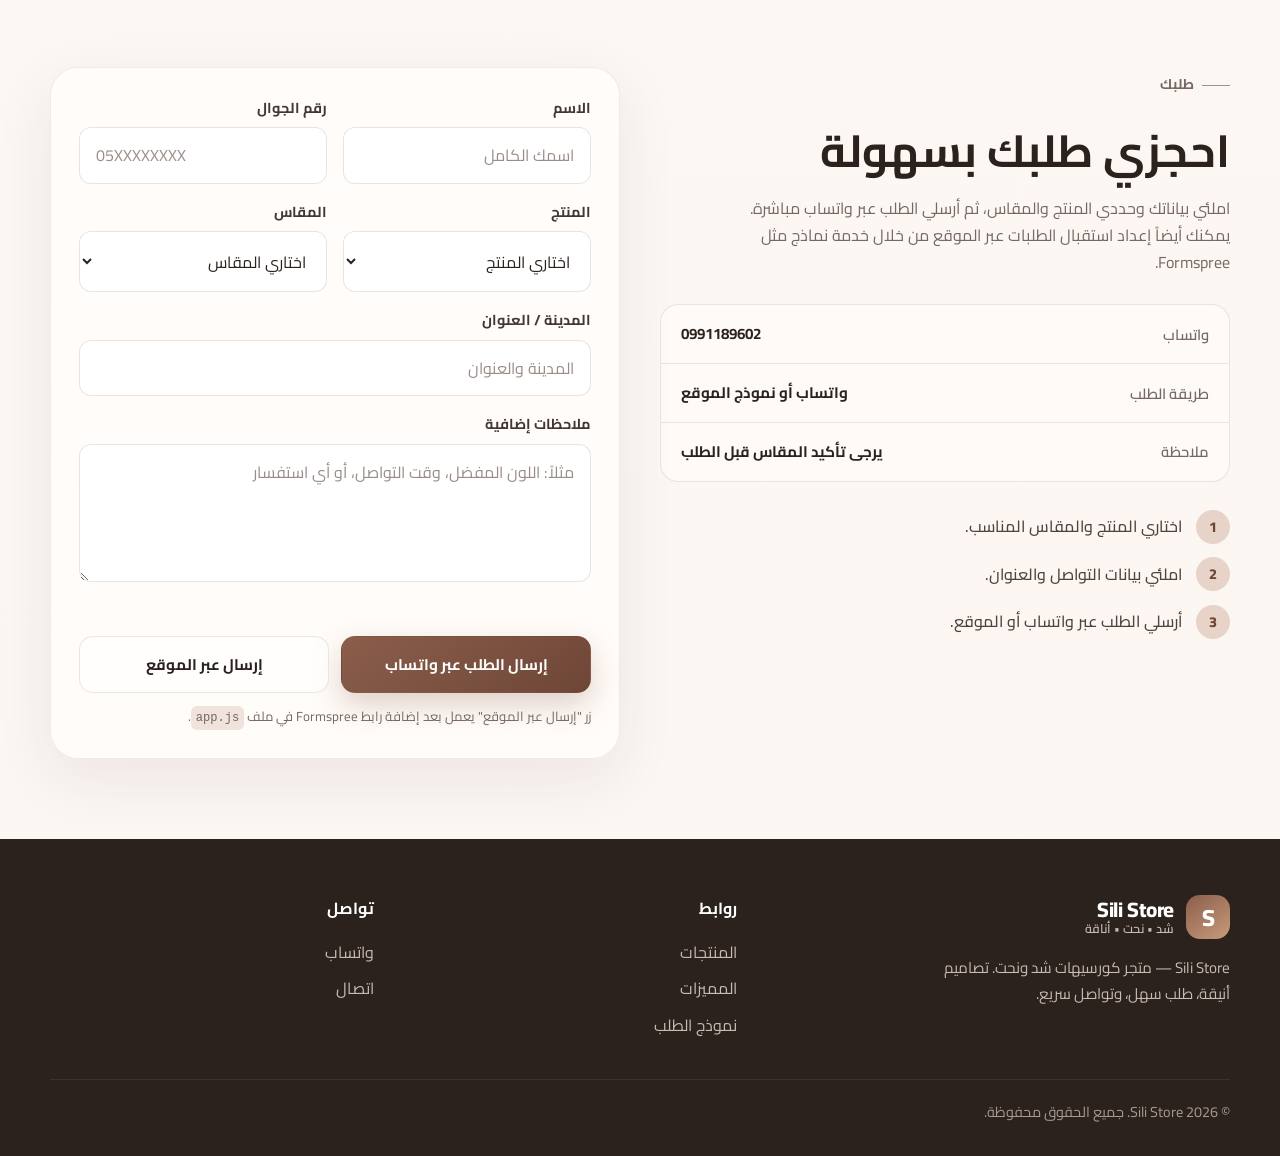
==== commit baa80daa: "Update store name to Sili Store and contact number" ====
--- a/index.html
+++ b/index.html
@@ -3,9 +3,9 @@
 <head>
   <meta charset="UTF-8">
   <meta name="viewport" content="width=device-width, initial-scale=1.0">
-  <meta name="description" content="متجر كورسيه شد ونحت - تسوقي أجمل الكورسيهات بتصاميم أنيقة وجودة عالية. اطلبي الآن عبر واتساب أو الموقع.">
+  <meta name="description" content="Sili Store - متجر كورسيهات شد ونحت. تسوقي أجمل الكورسيهات بتصاميم أنيقة وجودة عالية. اطلبي الآن عبر واتساب أو الموقع.">
   <meta name="theme-color" content="#f7efe8">
-  <title>كورسيه | شد ونحت</title>
+  <title>Sili Store | شد ونحت</title>
   <link rel="preconnect" href="https://fonts.googleapis.com">
   <link rel="preconnect" href="https://fonts.gstatic.com" crossorigin>
   <link href="https://fonts.googleapis.com/css2?family=Cairo:wght@400;500;600;700;800&family=Tajawal:wght@400;500;700;800&display=swap" rel="stylesheet">
@@ -18,7 +18,7 @@
   <header class="site-header" id="top">
     <nav class="nav container">
       <a class="brand" href="#top" aria-label="الصفحة الرئيسية">
-        <span class="brand-mark">C</span>
+        <span class="brand-mark">S</span>
         <span class="brand-text">
           <strong>كورسيه</strong>
           <small>شد • نحت • أناقة</small>
@@ -69,7 +69,7 @@
 
         <div class="hero-visual">
           <div class="hero-card">
-            <img id="heroImage" src="Gemini_Generated_Image_10uisp10uisp10ui.jpg" alt="كورسيه شد ونحت" loading="eager">
+            <img id="heroImage" src="Gemini_Generated_Image_10uisp10uisp10ui.jpg" alt="Sili Store - كورسيهات شد ونحت" loading="eager">
             <div class="hero-card-badge">
               <span>تشكيلة مميزة</span>
               <strong>جودة وأناقة</strong>
@@ -216,13 +216,13 @@
     <div class="container footer-grid">
       <div>
         <a class="brand footer-brand" href="#top">
-          <span class="brand-mark">C</span>
+          <span class="brand-mark">S</span>
           <span class="brand-text">
-            <strong>كورسيه</strong>
+            <strong>Sili Store</strong>
             <small>شد • نحت • أناقة</small>
           </span>
         </a>
-        <p class="footer-text">متجر كورسيهات شد ونحت — تصاميم أنيقة، طلب سهل، وتواصل سريع.</p>
+        <p class="footer-text">Sili Store — متجر كورسيهات شد ونحت. تصاميم أنيقة، طلب سهل، وتواصل سريع.</p>
       </div>
       <div>
         <h3>روابط</h3>
@@ -241,7 +241,7 @@
       </div>
     </div>
     <div class="container footer-bottom">
-      <p>© <span id="year"></span> كورسيه. جميع الحقوق محفوظة.</p>
+      <p>© <span id="year"></span> Sili Store. جميع الحقوق محفوظة.</p>
     </div>
   </footer>
 
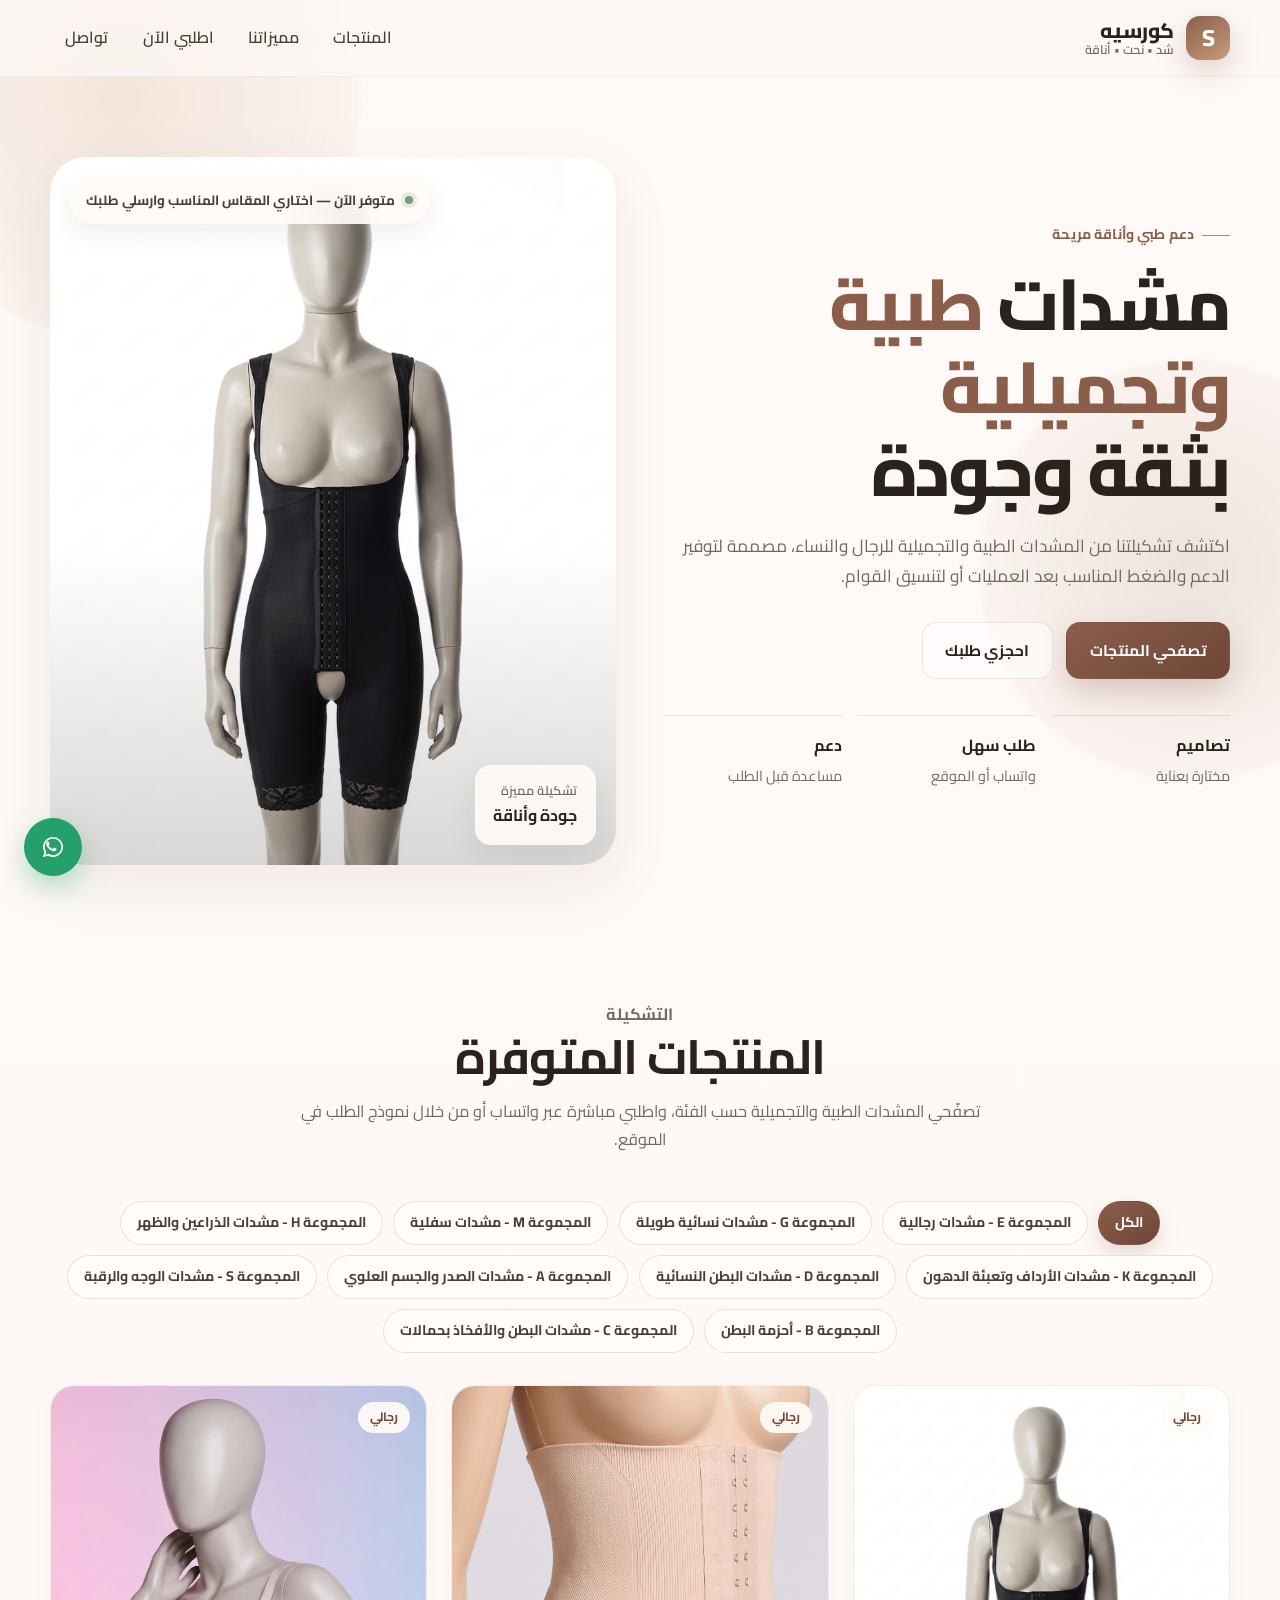
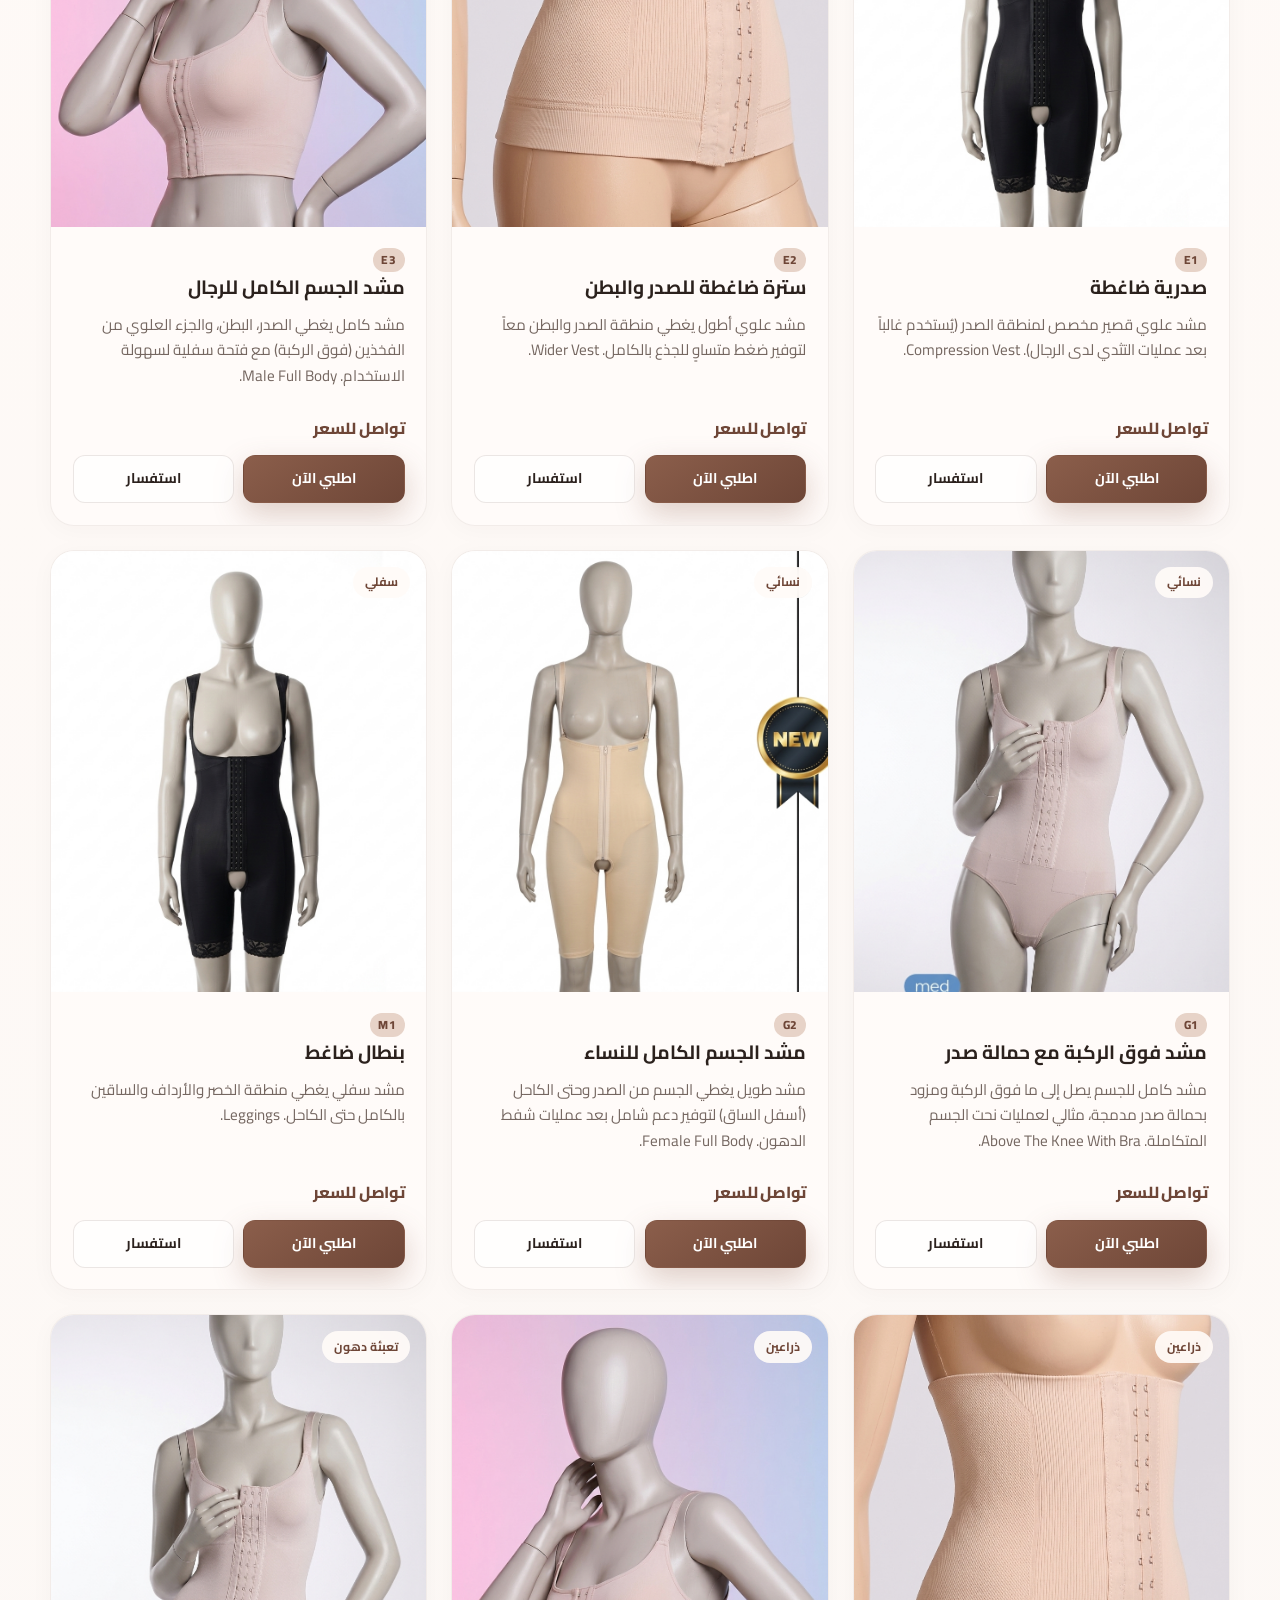
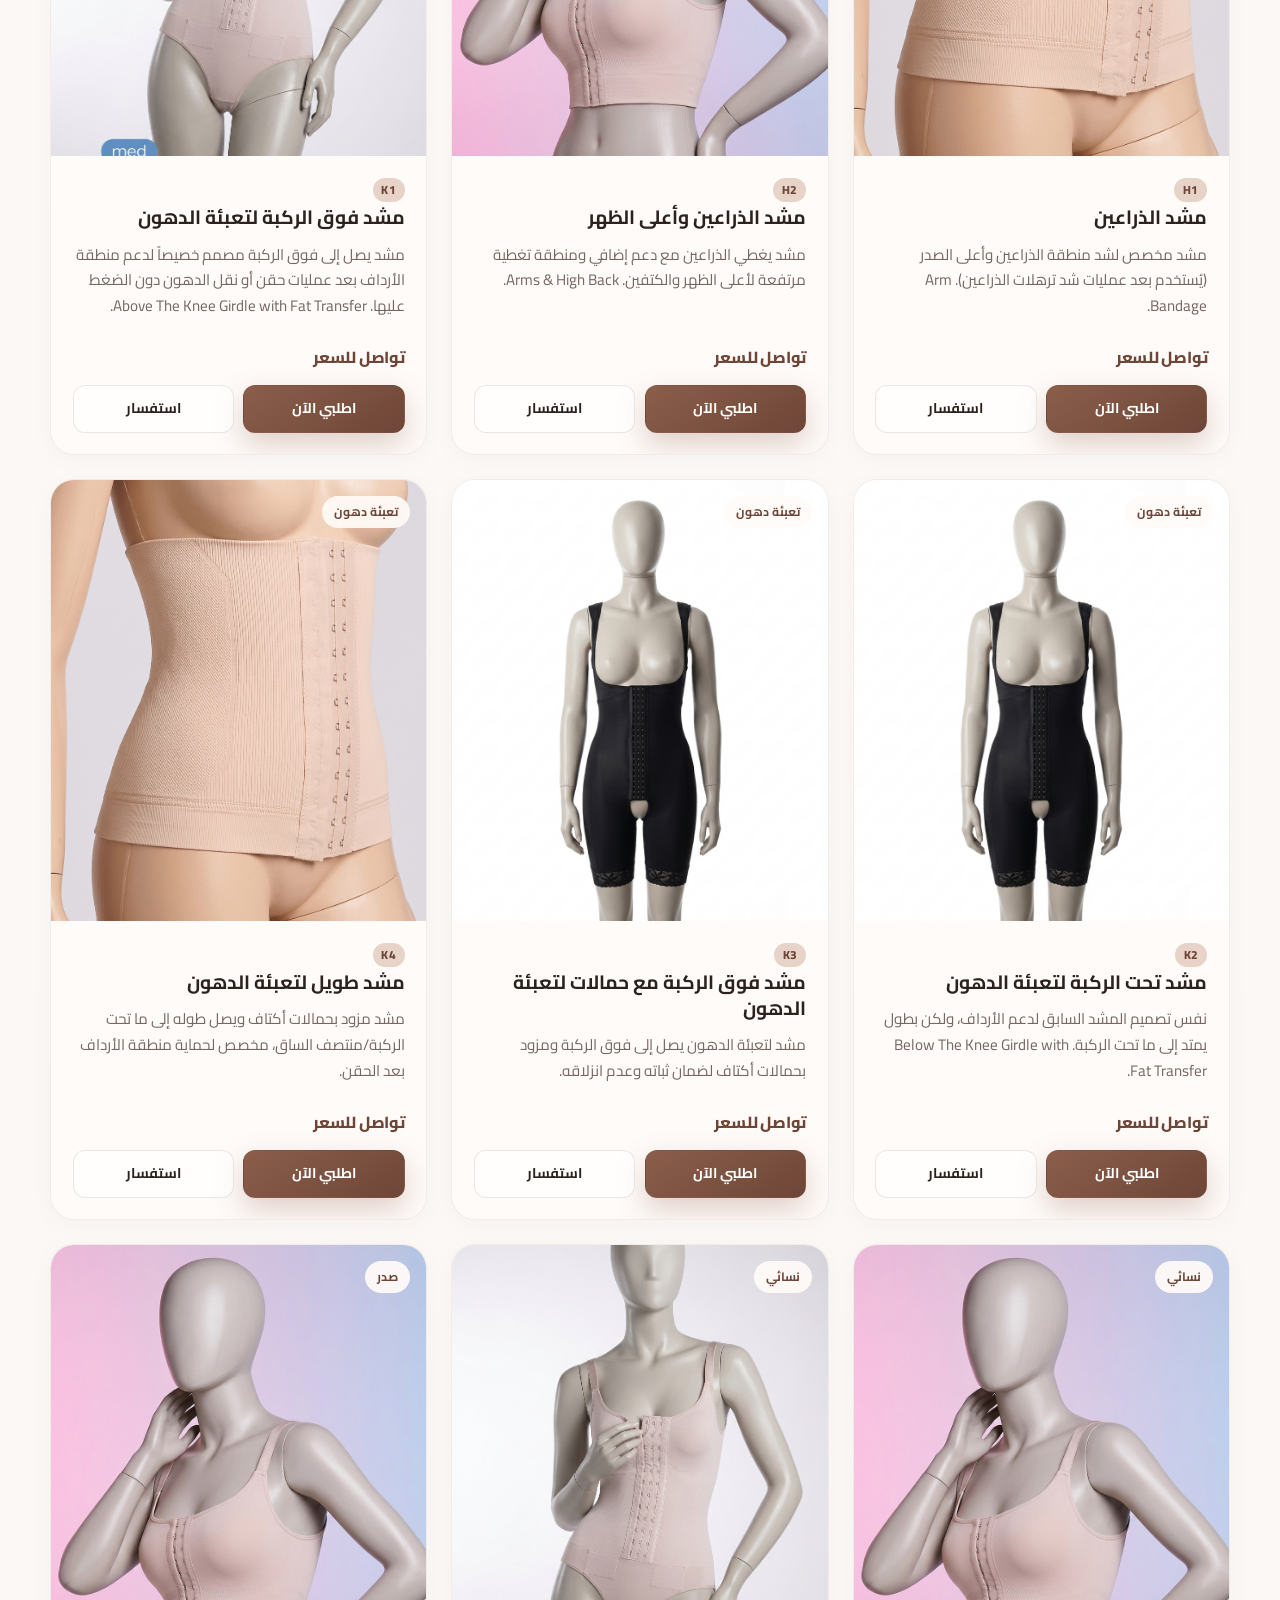
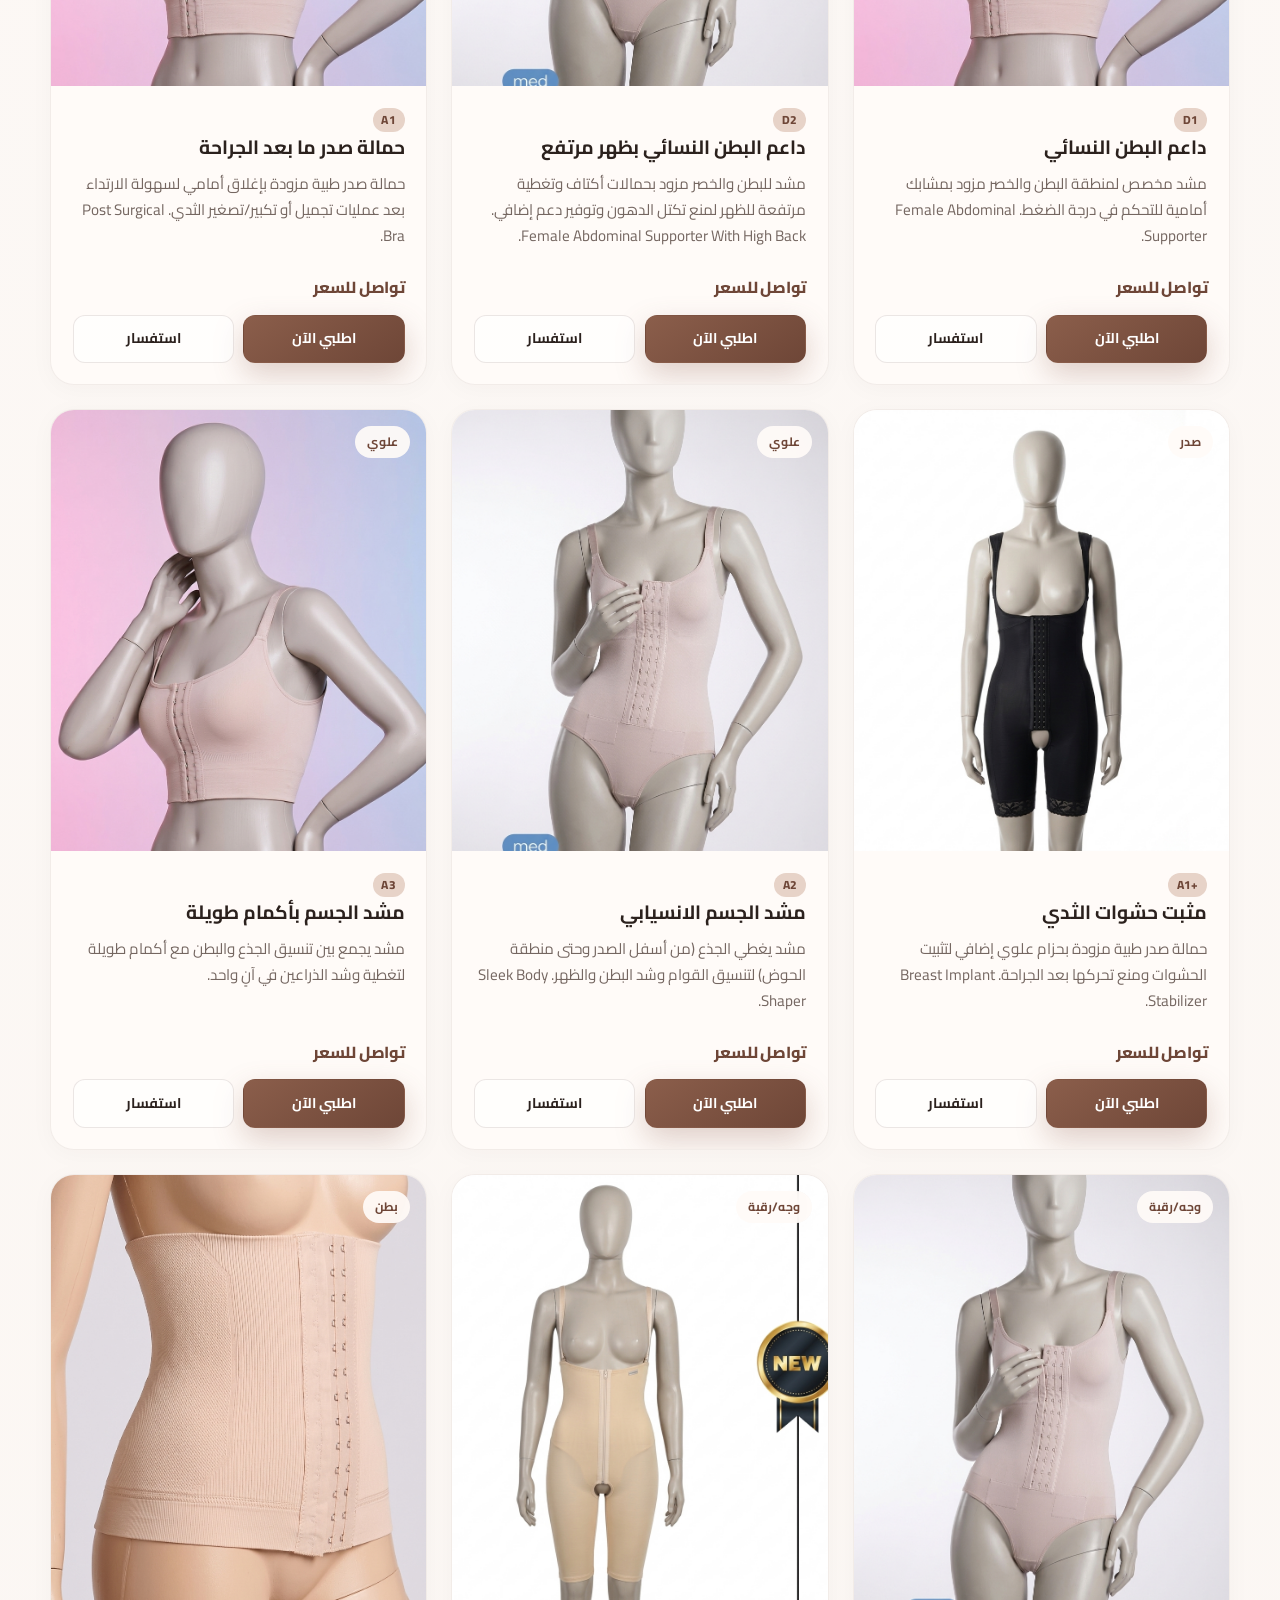
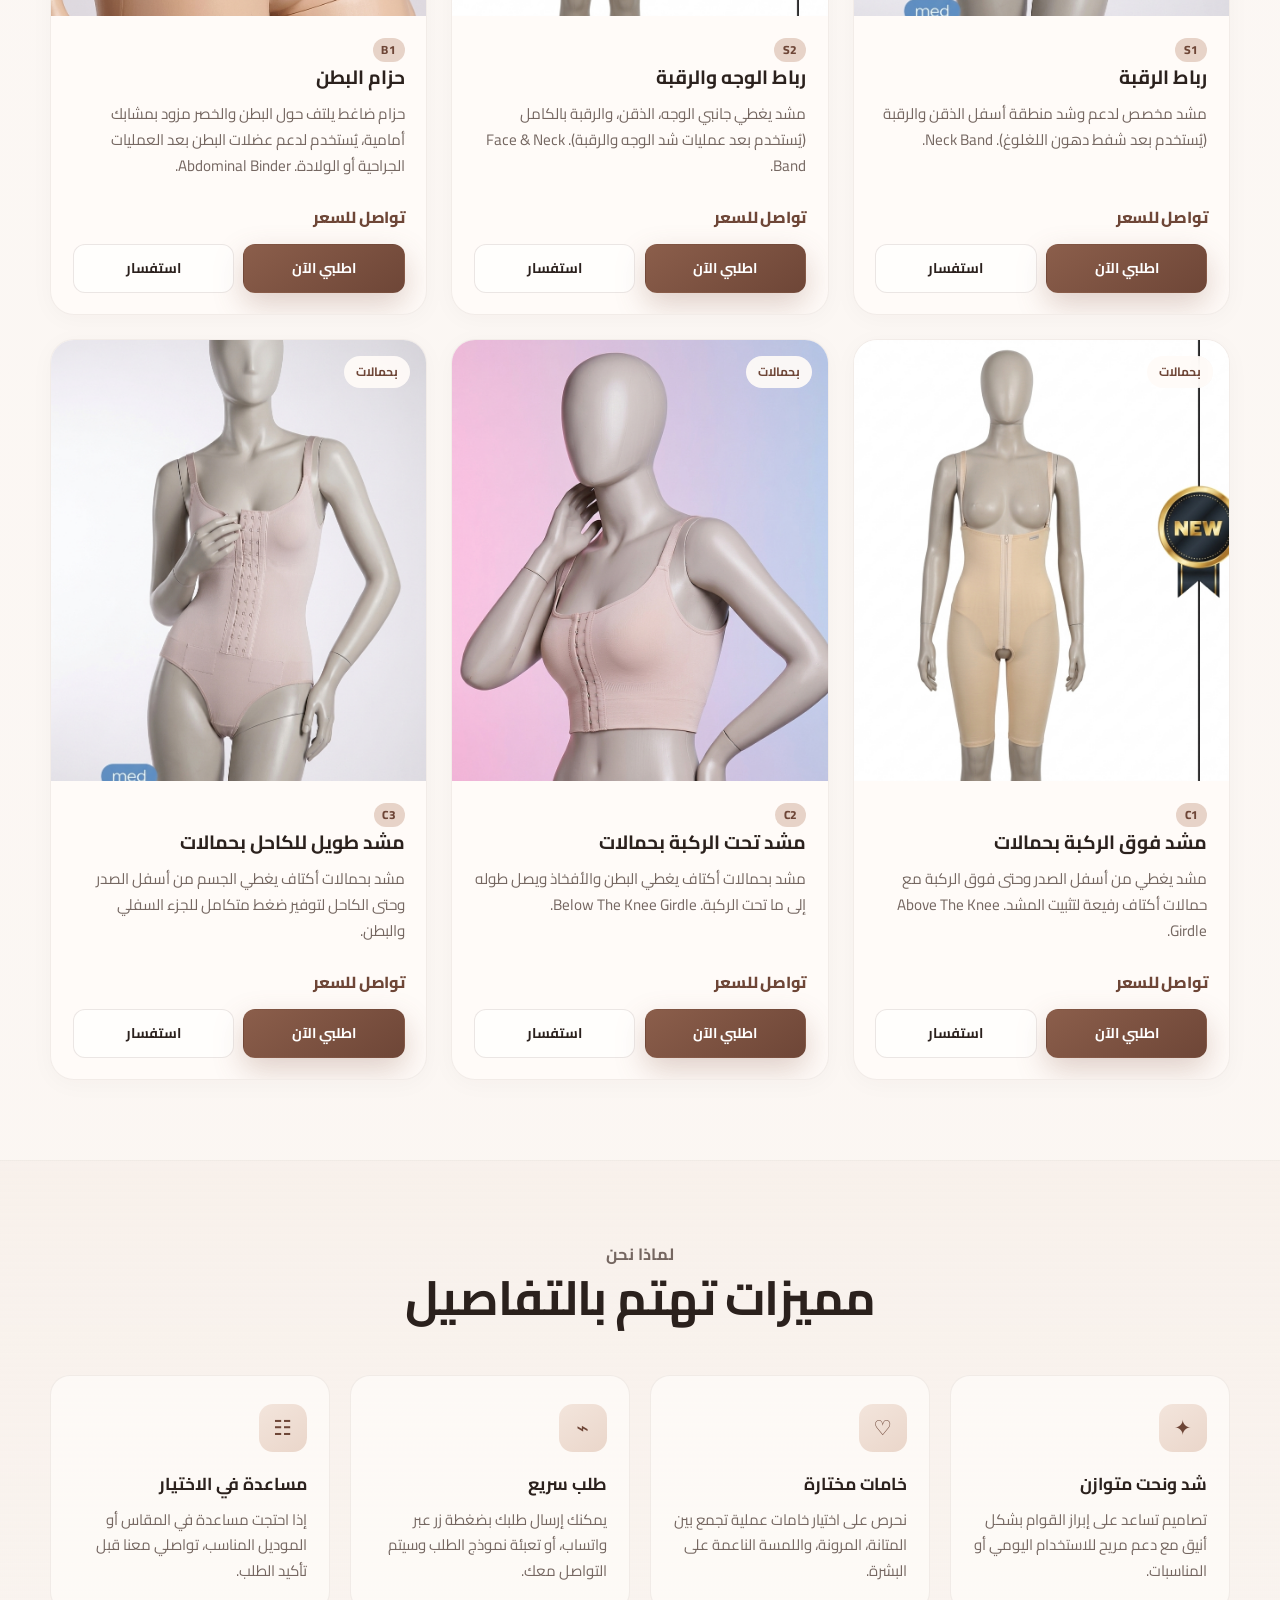
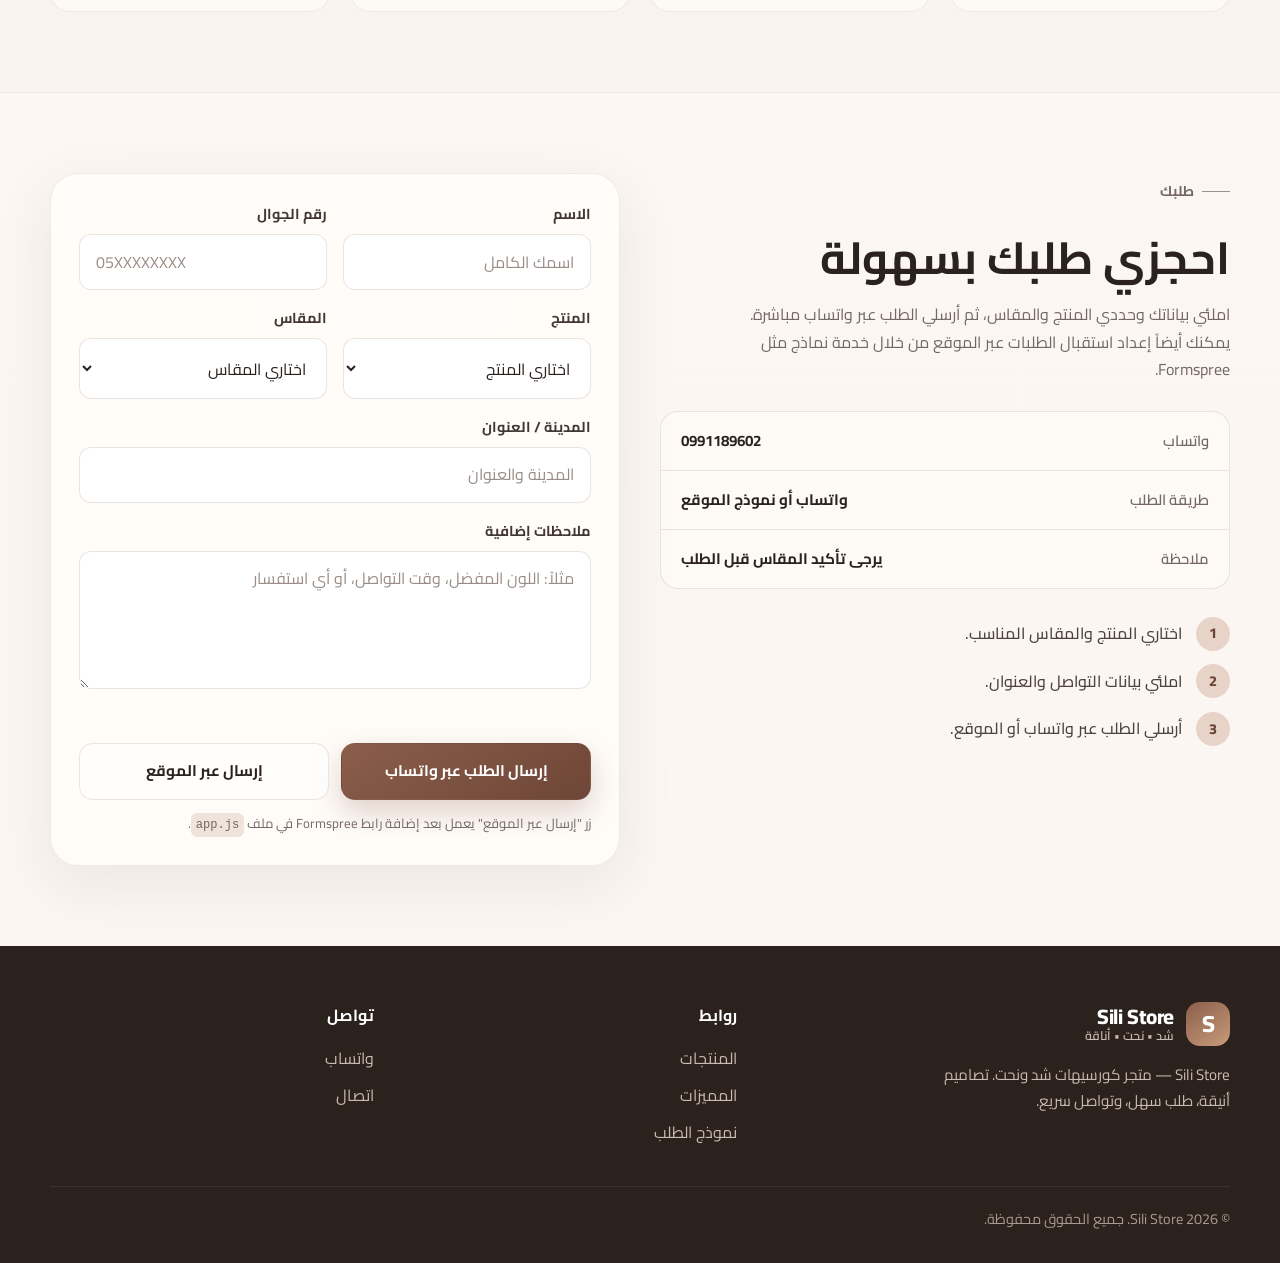
==== commit ce640b3b: "Add real product catalog and map uploaded product images" ====
--- a/index.html
+++ b/index.html
@@ -42,10 +42,10 @@
     <section class="hero">
       <div class="container hero-grid">
         <div class="hero-copy">
-          <p class="eyebrow">تشكيل أنيق يبرز جمالك</p>
-          <h1>كورسيهات <span class="accent">شد ونحت</span><br>بثقة وأناقة</h1>
+          <p class="eyebrow">دعم طبي وأناقة مريحة</p>
+          <h1>مشدات <span class="accent">طبية وتجميلية</span><br>بثقة وجودة</h1>
           <p class="hero-lead">
-            اكتشفي تشكيلتنا المختارة من الكورسيهات المصممة لتمنحك دعماً مثالياً، مظهراً جذاباً، وراحة تشعرين بها في كل لحظة.
+            اكتشف تشكيلتنا من المشدات الطبية والتجميلية للرجال والنساء، مصممة لتوفير الدعم والضغط المناسب بعد العمليات أو لتنسيق القوام.
           </p>
           <div class="hero-actions">
             <a class="btn btn-primary" href="#products">تصفحي المنتجات</a>
@@ -88,9 +88,10 @@
         <div class="section-head">
           <p class="eyebrow">التشكيلة</p>
           <h2>المنتجات المتوفرة</h2>
-          <p>اختاري الكورسيه المناسب لك، واطلبي مباشرة عبر واتساب أو من خلال نموذج الطلب في الموقع.</p>
-        </div>
-
+          <p>تصفّحي المشدات الطبية والتجميلية حسب الفئة، واطلبي مباشرة عبر واتساب أو من خلال نموذج الطلب في الموقع.</p>
+        </div>
+
+        <div class="category-filters" id="categoryFilters" aria-label="تصفية حسب الفئة"></div>
         <div class="products-grid" id="productsGrid" aria-live="polite"></div>
       </div>
     </section>
--- a/styles.css
+++ b/styles.css
@@ -605,6 +605,53 @@
   .order-form-wrap { padding: 1.25rem; border-radius: 22px; }
 }
 
+/* Category filters */
+.category-filters {
+  display: flex;
+  flex-wrap: wrap;
+  gap: 0.65rem;
+  justify-content: center;
+  margin: 0 0 2rem;
+}
+.filter-btn {
+  padding: 0.55rem 1rem;
+  border-radius: 999px;
+  border: 1px solid rgba(90,63,53,0.14);
+  background: rgba(255,253,250,0.8);
+  color: #4a3d38;
+  font: inherit;
+  font-size: 0.88rem;
+  font-weight: 700;
+  cursor: pointer;
+  transition: 180ms ease;
+}
+.filter-btn:hover { border-color: rgba(139,94,75,0.28); background: #fff; }
+.filter-btn.active {
+  background: linear-gradient(145deg, var(--primary), var(--primary-deep));
+  color: #fff;
+  border-color: transparent;
+  box-shadow: 0 8px 20px rgba(139,94,75,0.22);
+}
+.product-title-row { display: flex; flex-direction: column; gap: 0.2rem; }
+.product-code {
+  display: inline-flex;
+  align-self: flex-start;
+  font-size: 0.74rem;
+  font-weight: 800;
+  color: var(--primary-deep);
+  background: var(--primary-soft);
+  padding: 0.12rem 0.55rem;
+  border-radius: 999px;
+  letter-spacing: 0.02em;
+  direction: ltr;
+}
+.price-contact { font-size: 1rem; font-weight: 800; color: var(--primary-deep); }
+
+@media (max-width: 640px) {
+  .category-filters { justify-content: flex-start; flex-wrap: nowrap; overflow-x: auto; padding-bottom: 0.25rem; -webkit-overflow-scrolling: touch; }
+  .filter-btn { flex: 0 0 auto; }
+}
+
 @media (prefers-reduced-motion: reduce) {
   html { scroll-behavior: auto; }
   *, *::before, *::after { animation: none !important; transition: none !important; }
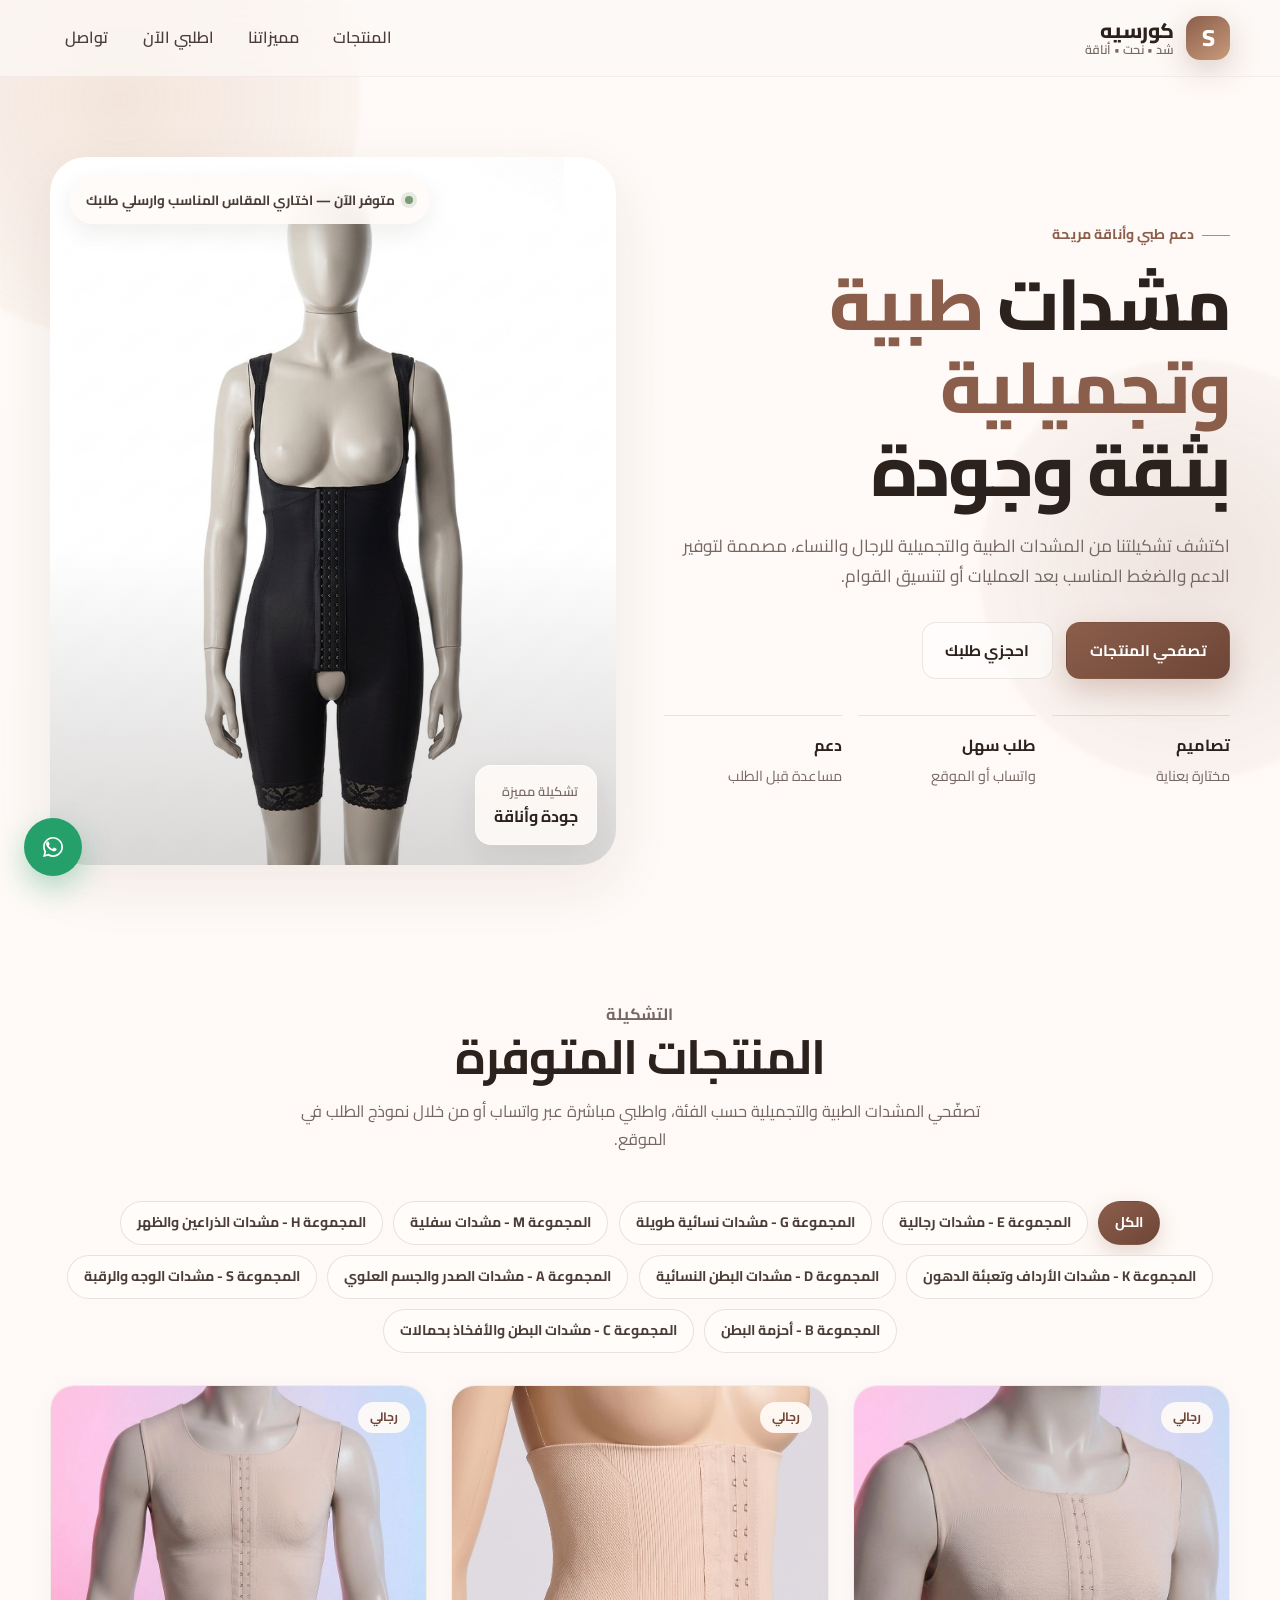
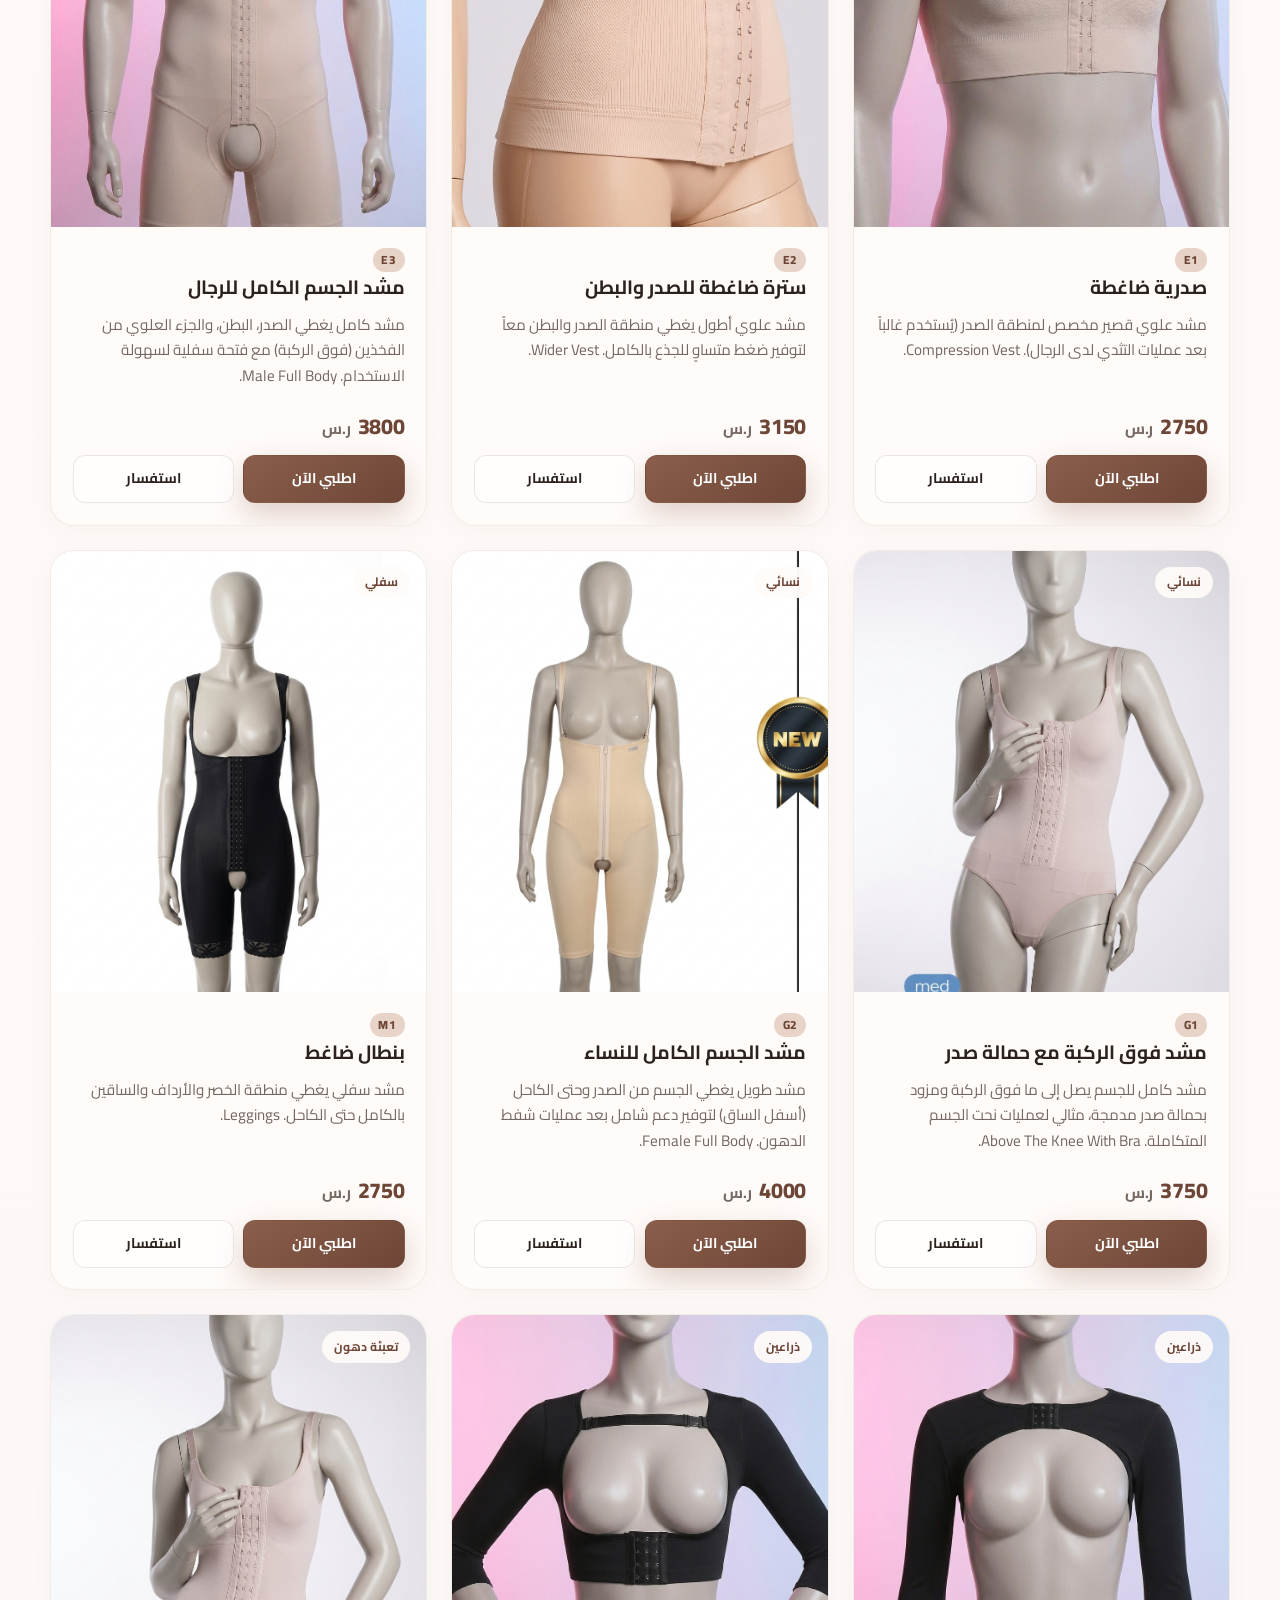
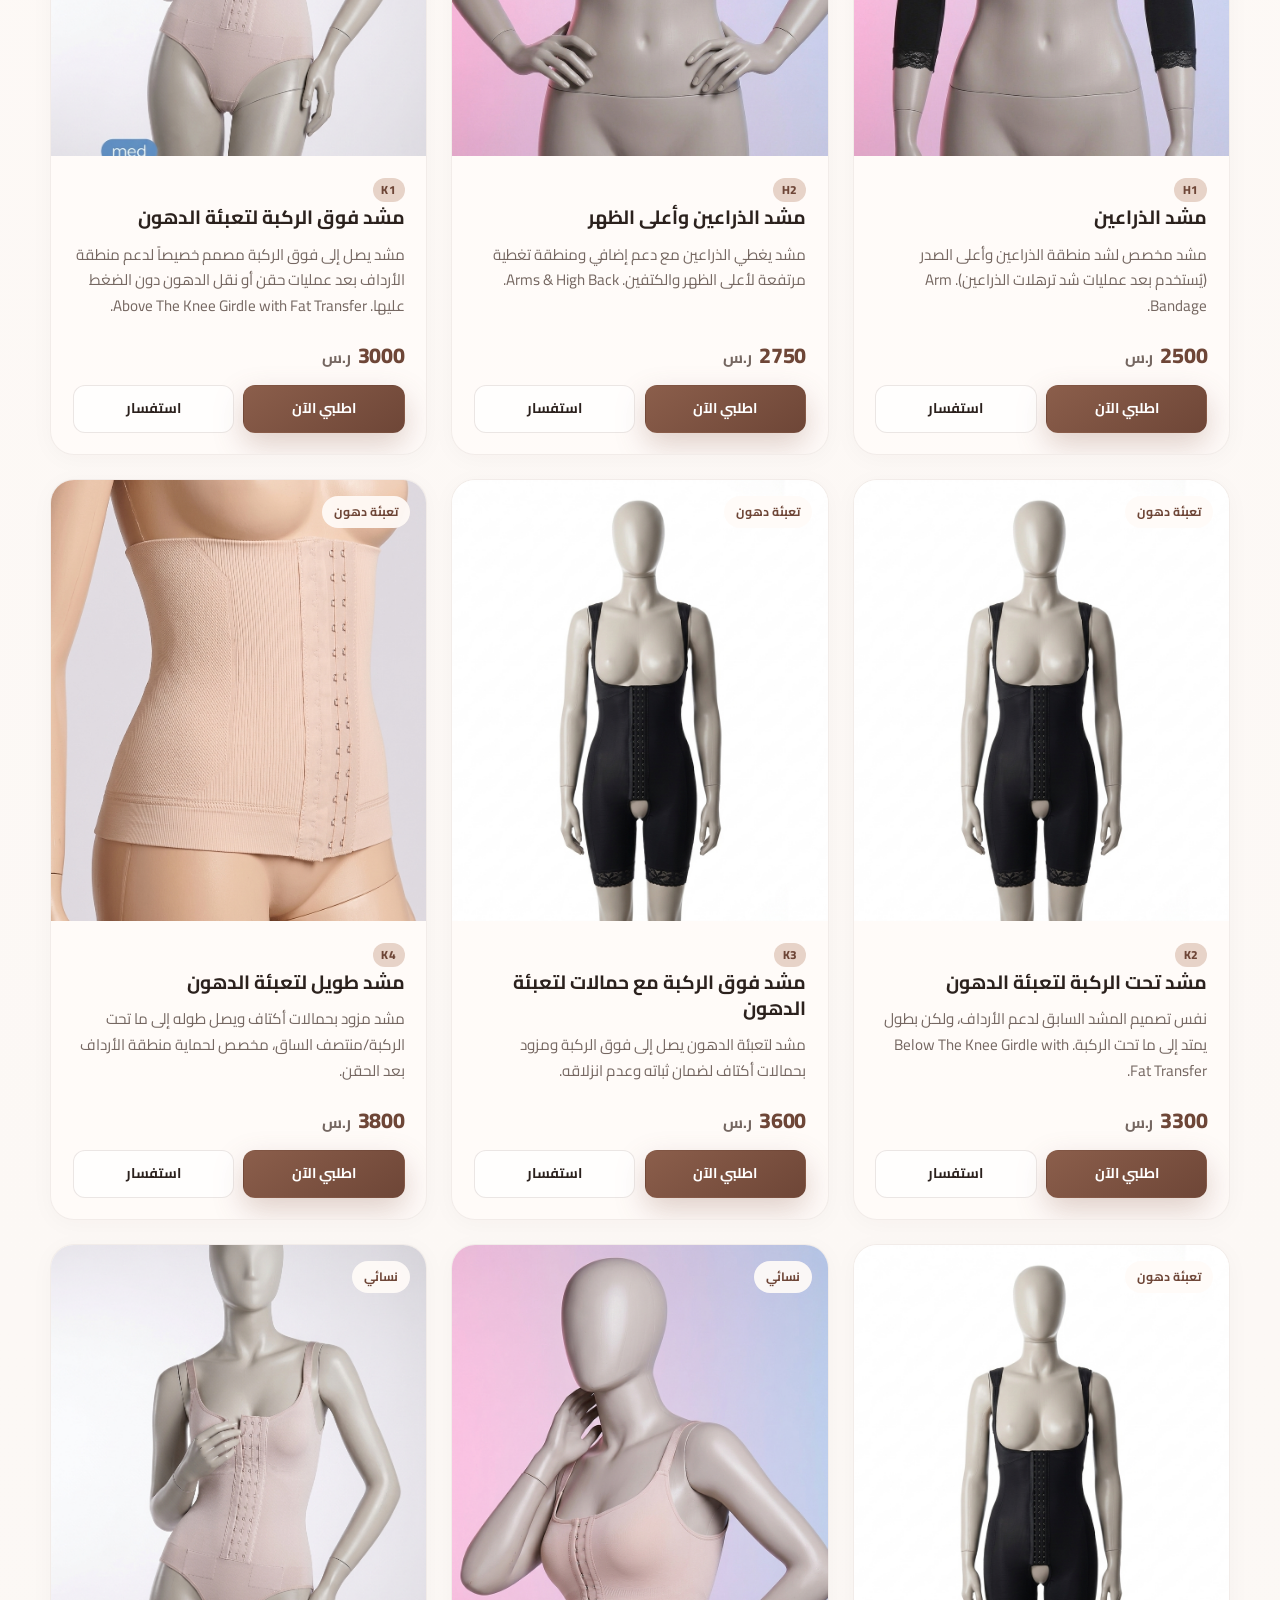
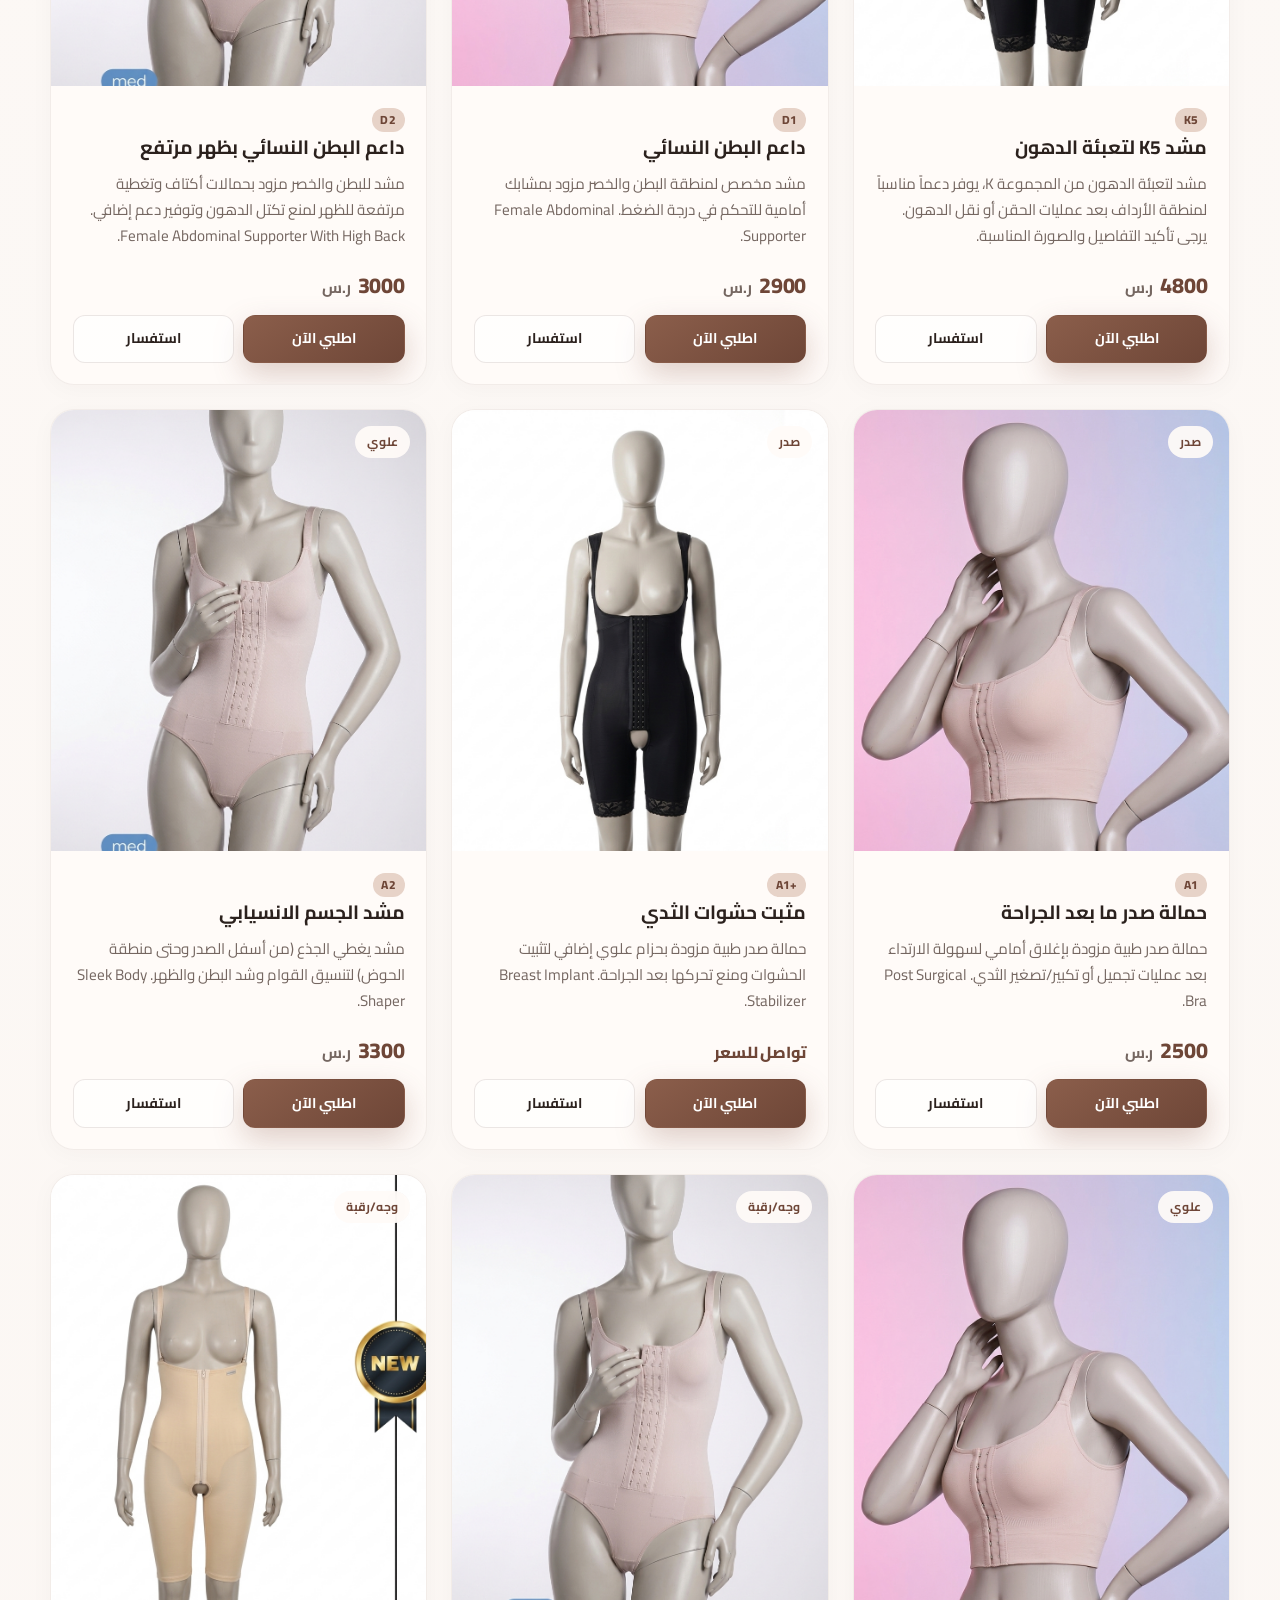
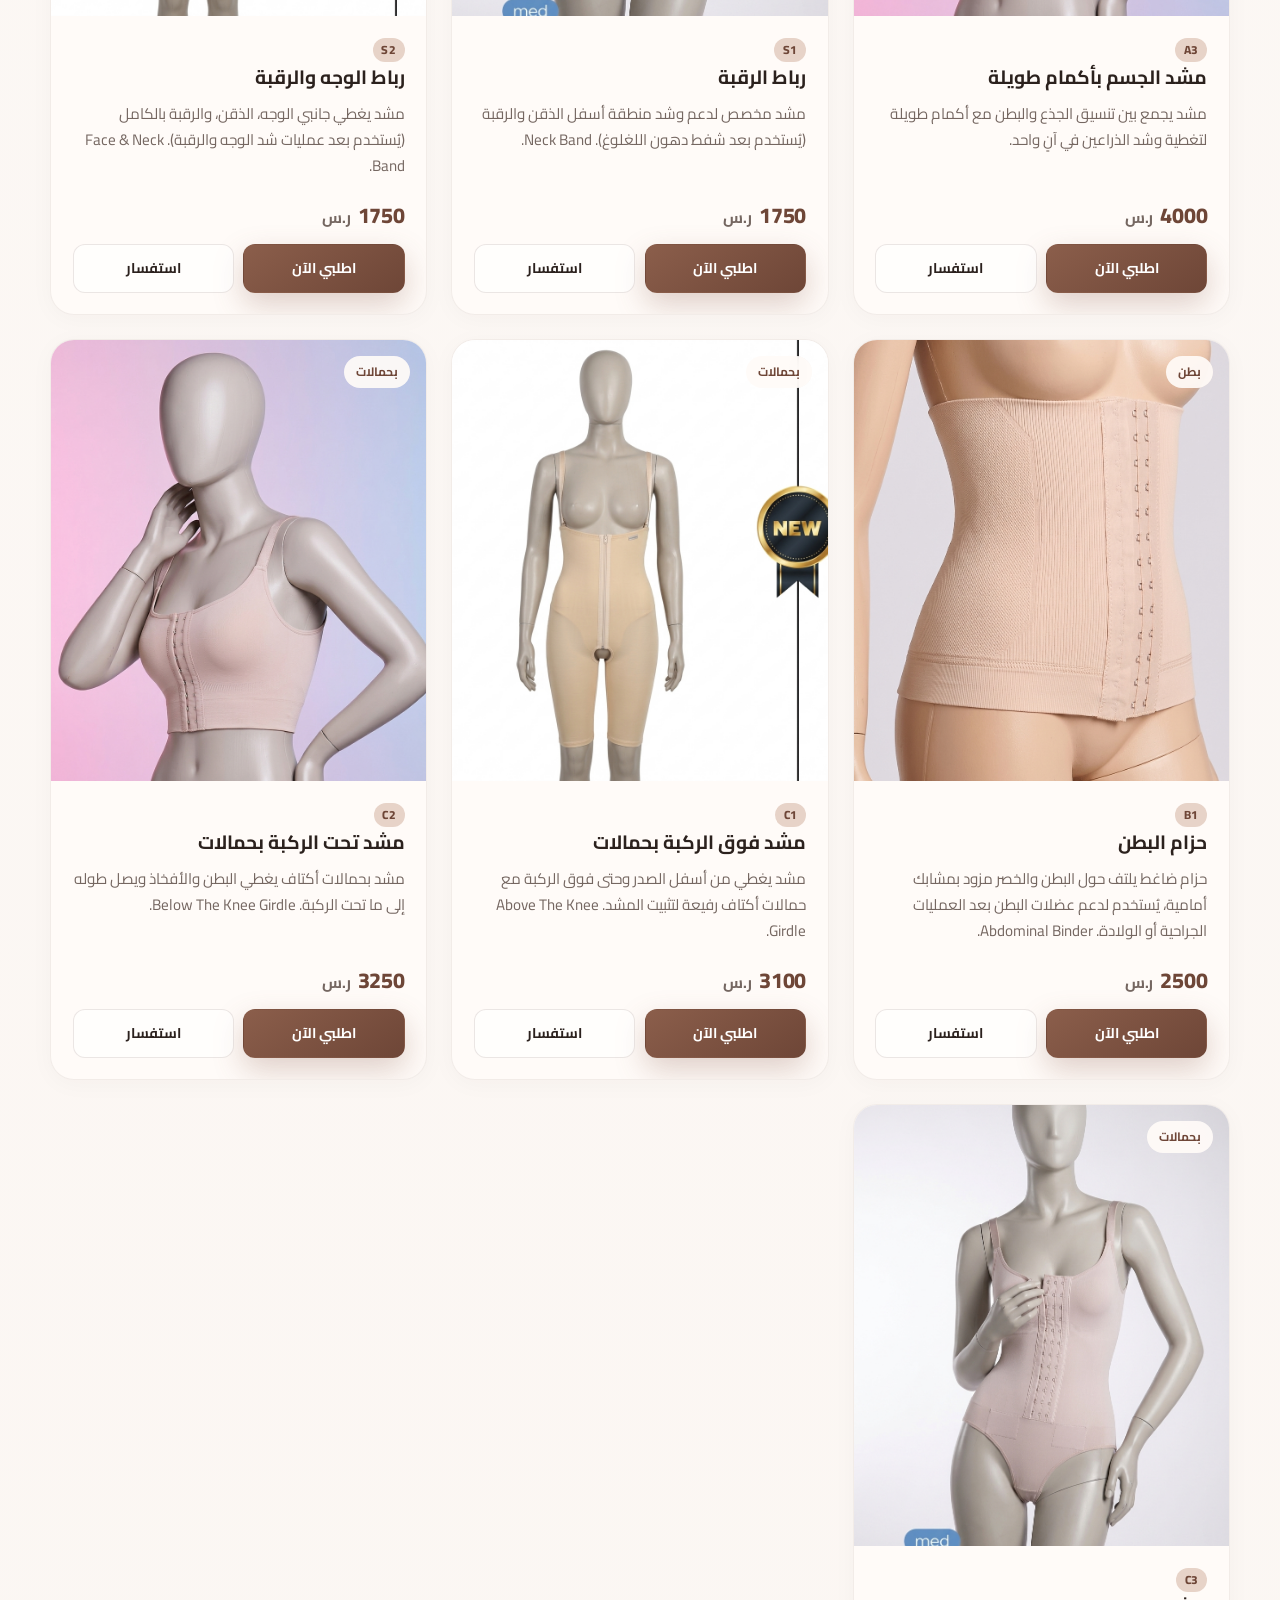
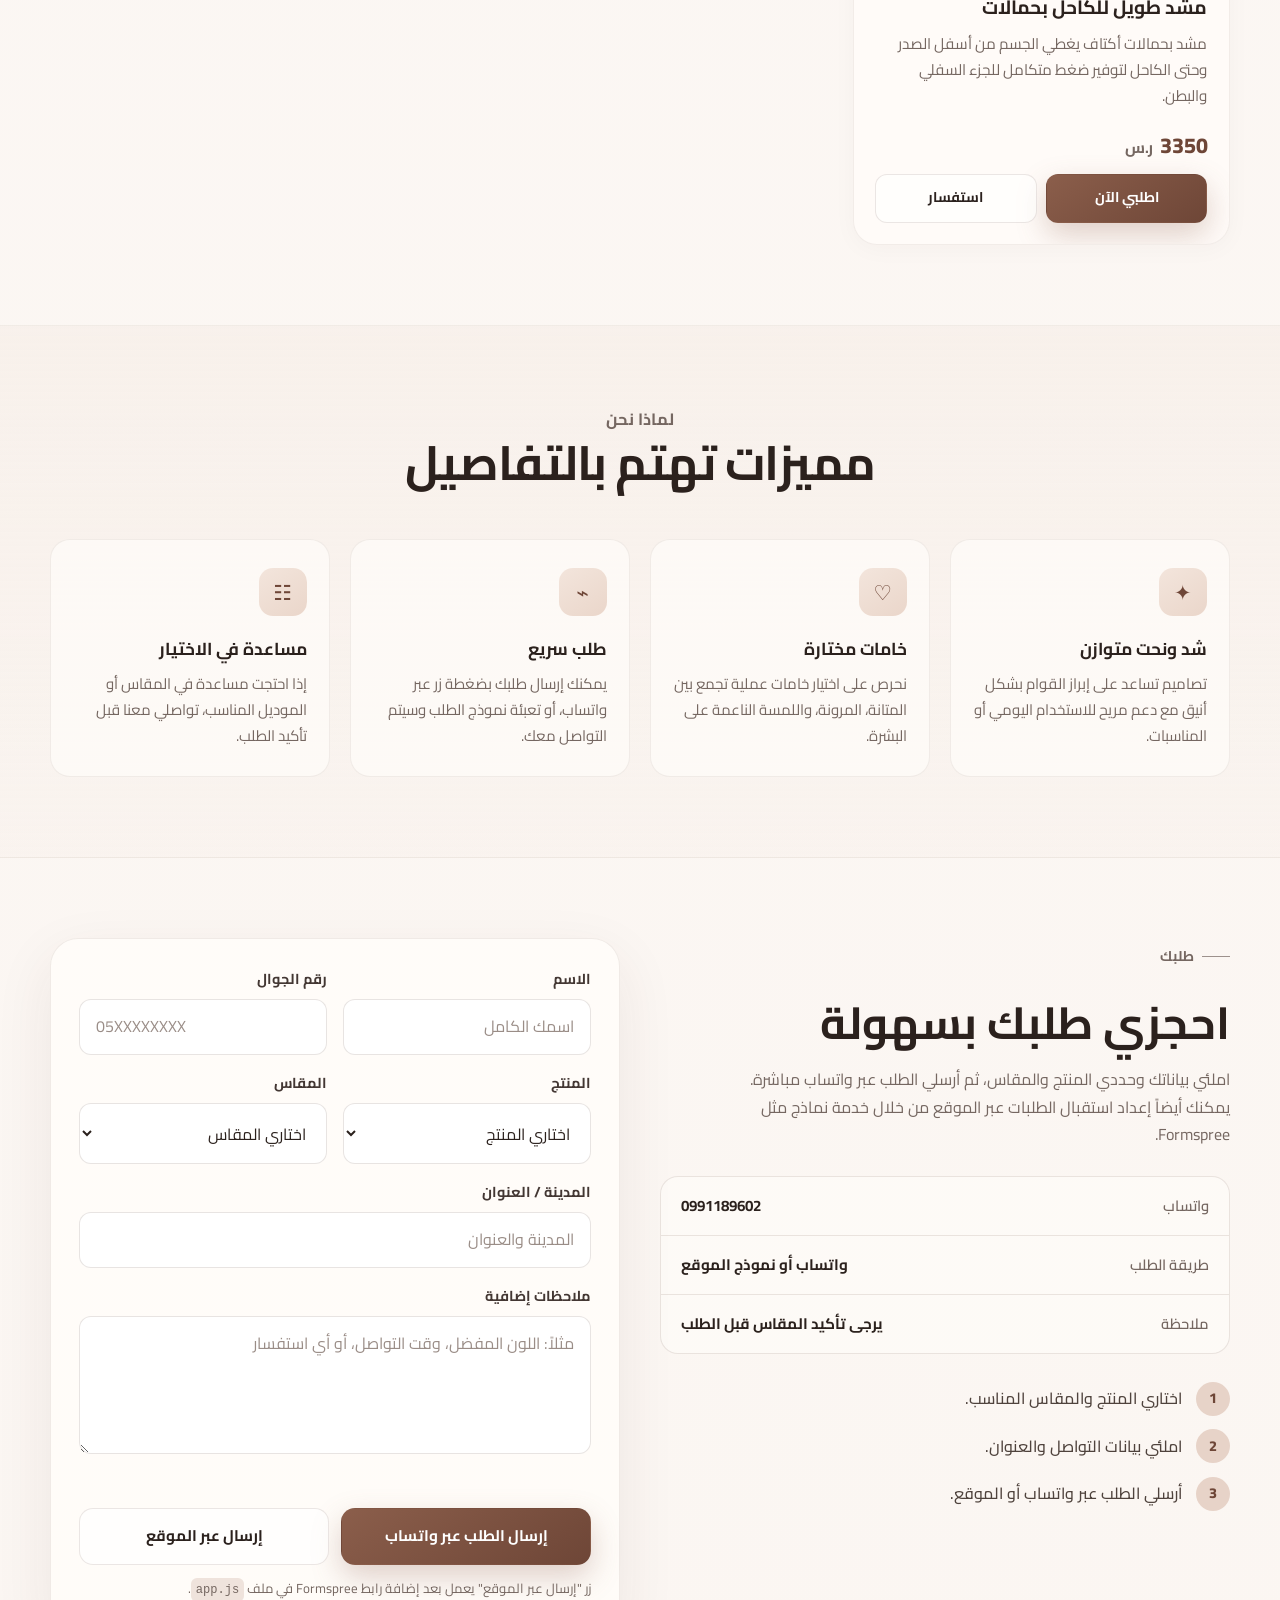
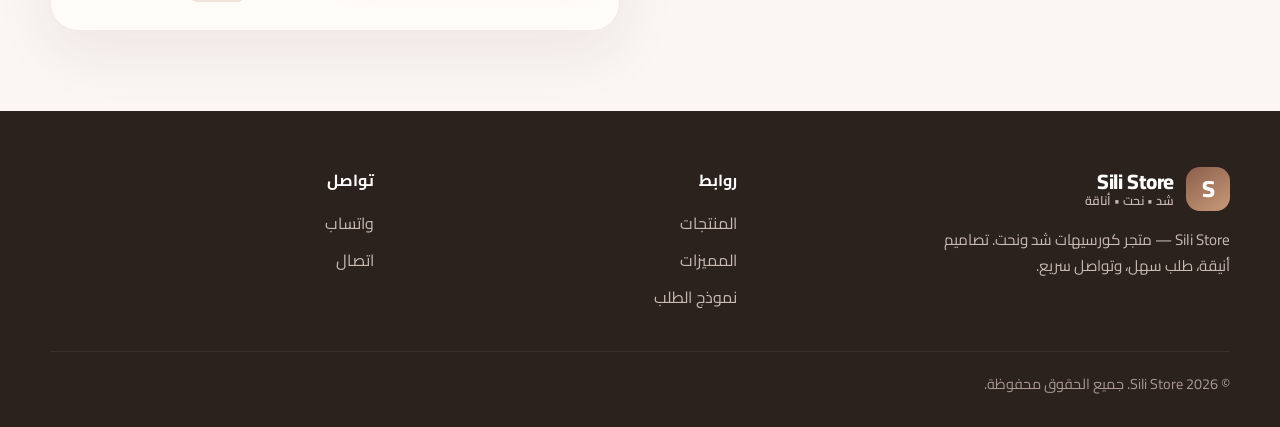
==== commit a60e3bf6: "Update prices, add K5, map new images, add loading screen" ====
--- a/index.html
+++ b/index.html
@@ -10,8 +10,24 @@
   <link rel="preconnect" href="https://fonts.gstatic.com" crossorigin>
   <link href="https://fonts.googleapis.com/css2?family=Cairo:wght@400;500;600;700;800&family=Tajawal:wght@400;500;700;800&display=swap" rel="stylesheet">
   <link rel="stylesheet" href="styles.css">
+  <style>
+    #preloader{position:fixed;inset:0;z-index:9999;display:grid;place-items:center;background:#fcf8f5;transition:opacity .45s ease,visibility .45s ease}
+    #preloader.hidden{opacity:0;visibility:hidden;pointer-events:none}
+    .preloader-inner{text-align:center;font-family:Cairo,Tajawal,system-ui,sans-serif;color:#2b211d}
+    .preloader-mark{width:58px;height:58px;margin:0 auto 14px;border-radius:18px;display:grid;place-items:center;background:linear-gradient(145deg,#8b5e4b,#c89b7b);color:#fff;font-size:1.8rem;font-weight:800;box-shadow:0 10px 30px rgba(139,94,75,.25)}
+    .preloader-ring{width:34px;height:34px;margin:14px auto 0;border:3px solid rgba(139,94,75,.15);border-top-color:#8b5e4b;border-radius:50%;animation:spin 1s linear infinite}
+    .preloader-inner p{margin:0;font-weight:700;color:#756761;font-size:.95rem}
+    @keyframes spin{to{transform:rotate(360deg)}}
+  </style>
 </head>
 <body>
+  <div id="preloader" aria-label="جارٍ التحميل" role="status">
+    <div class="preloader-inner">
+      <div class="preloader-mark">S</div>
+      <p>Sili Store</p>
+      <div class="preloader-ring" aria-hidden="true"></div>
+    </div>
+  </div>
   <div class="bg-orb orb-1" aria-hidden="true"></div>
   <div class="bg-orb orb-2" aria-hidden="true"></div>
 
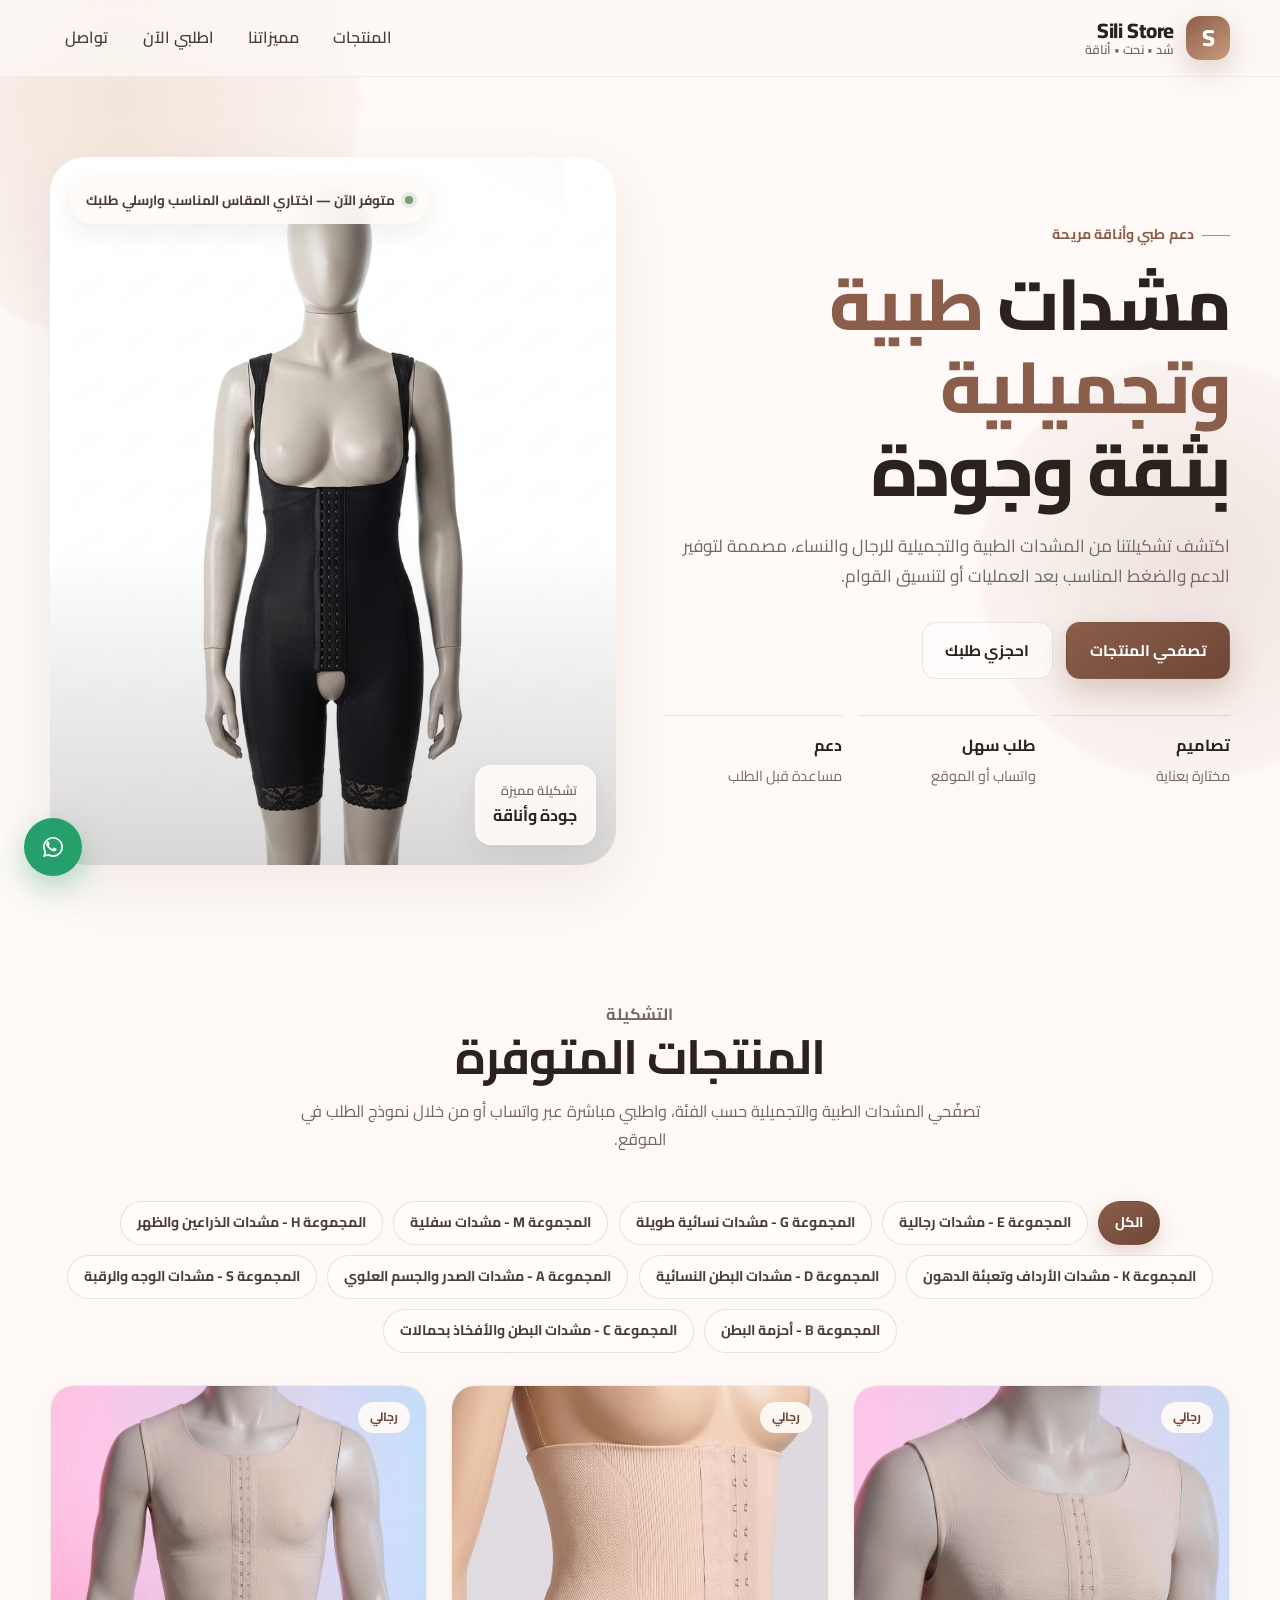
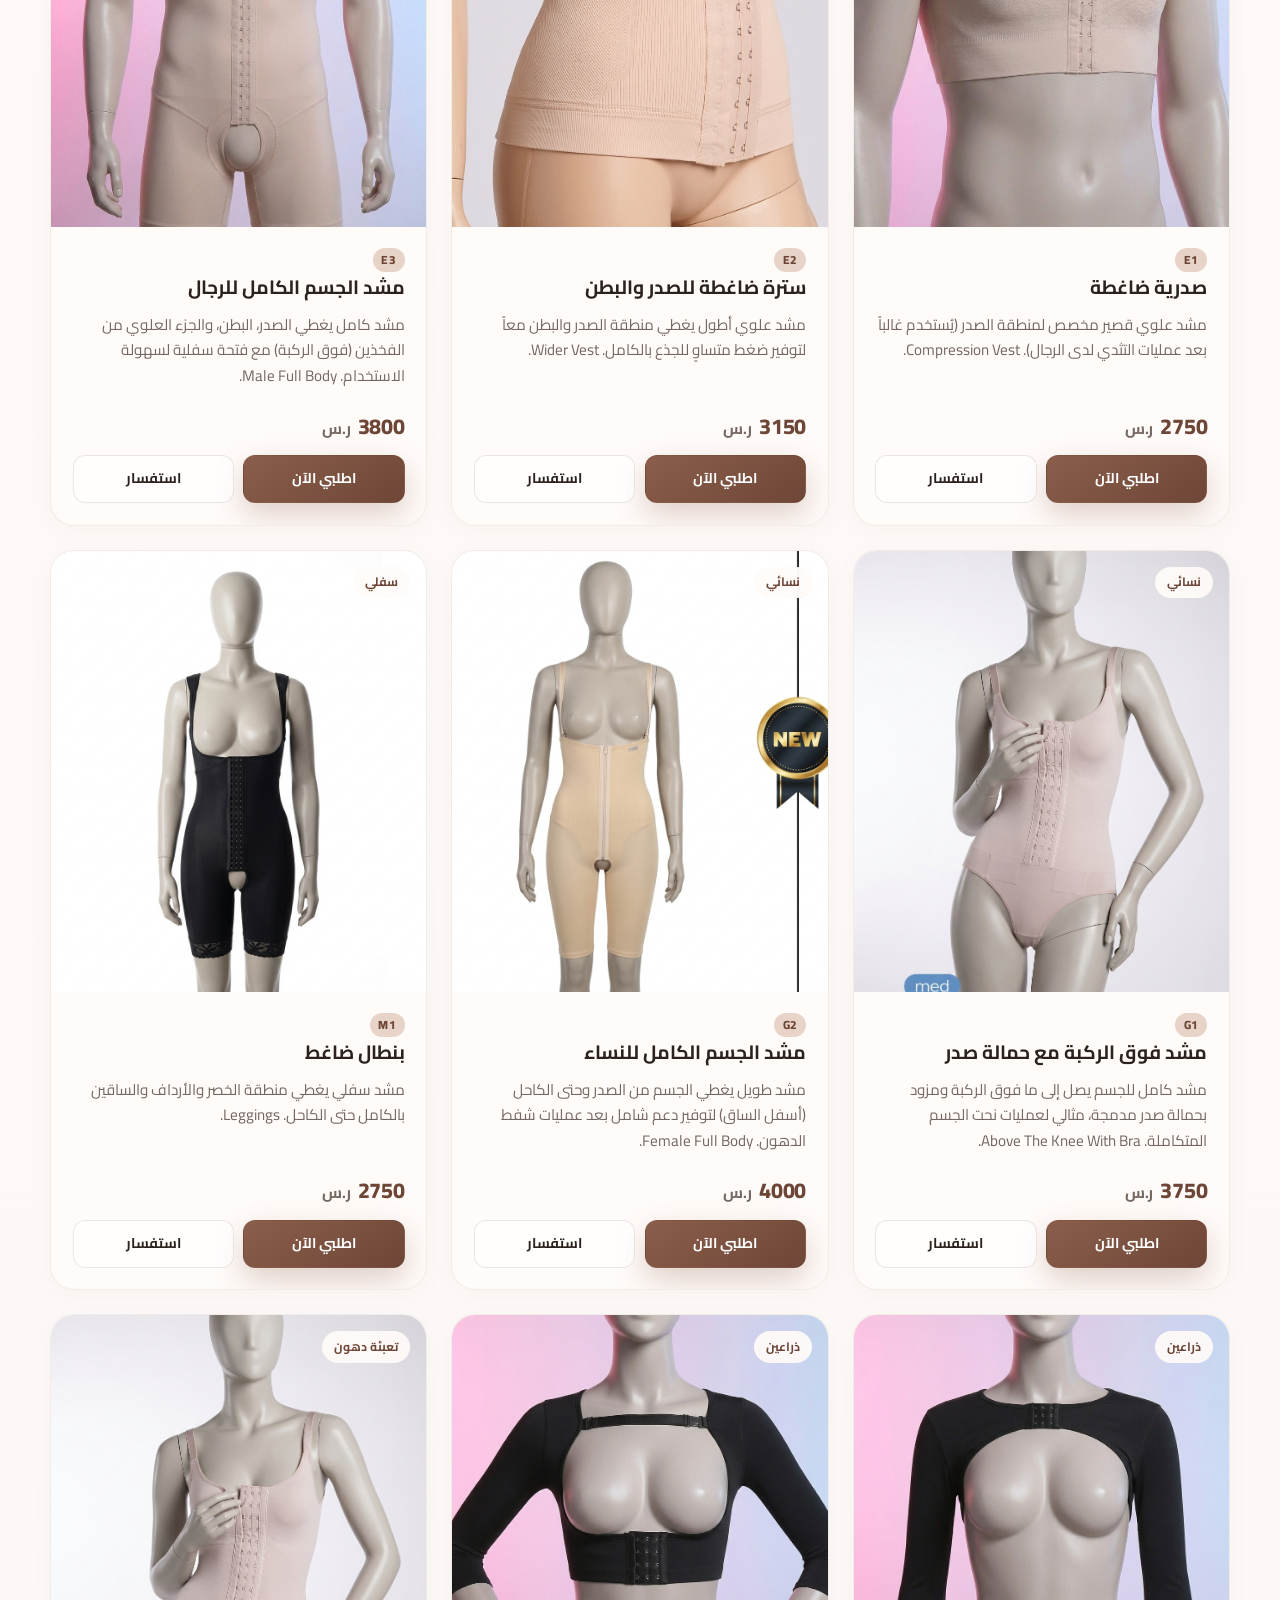
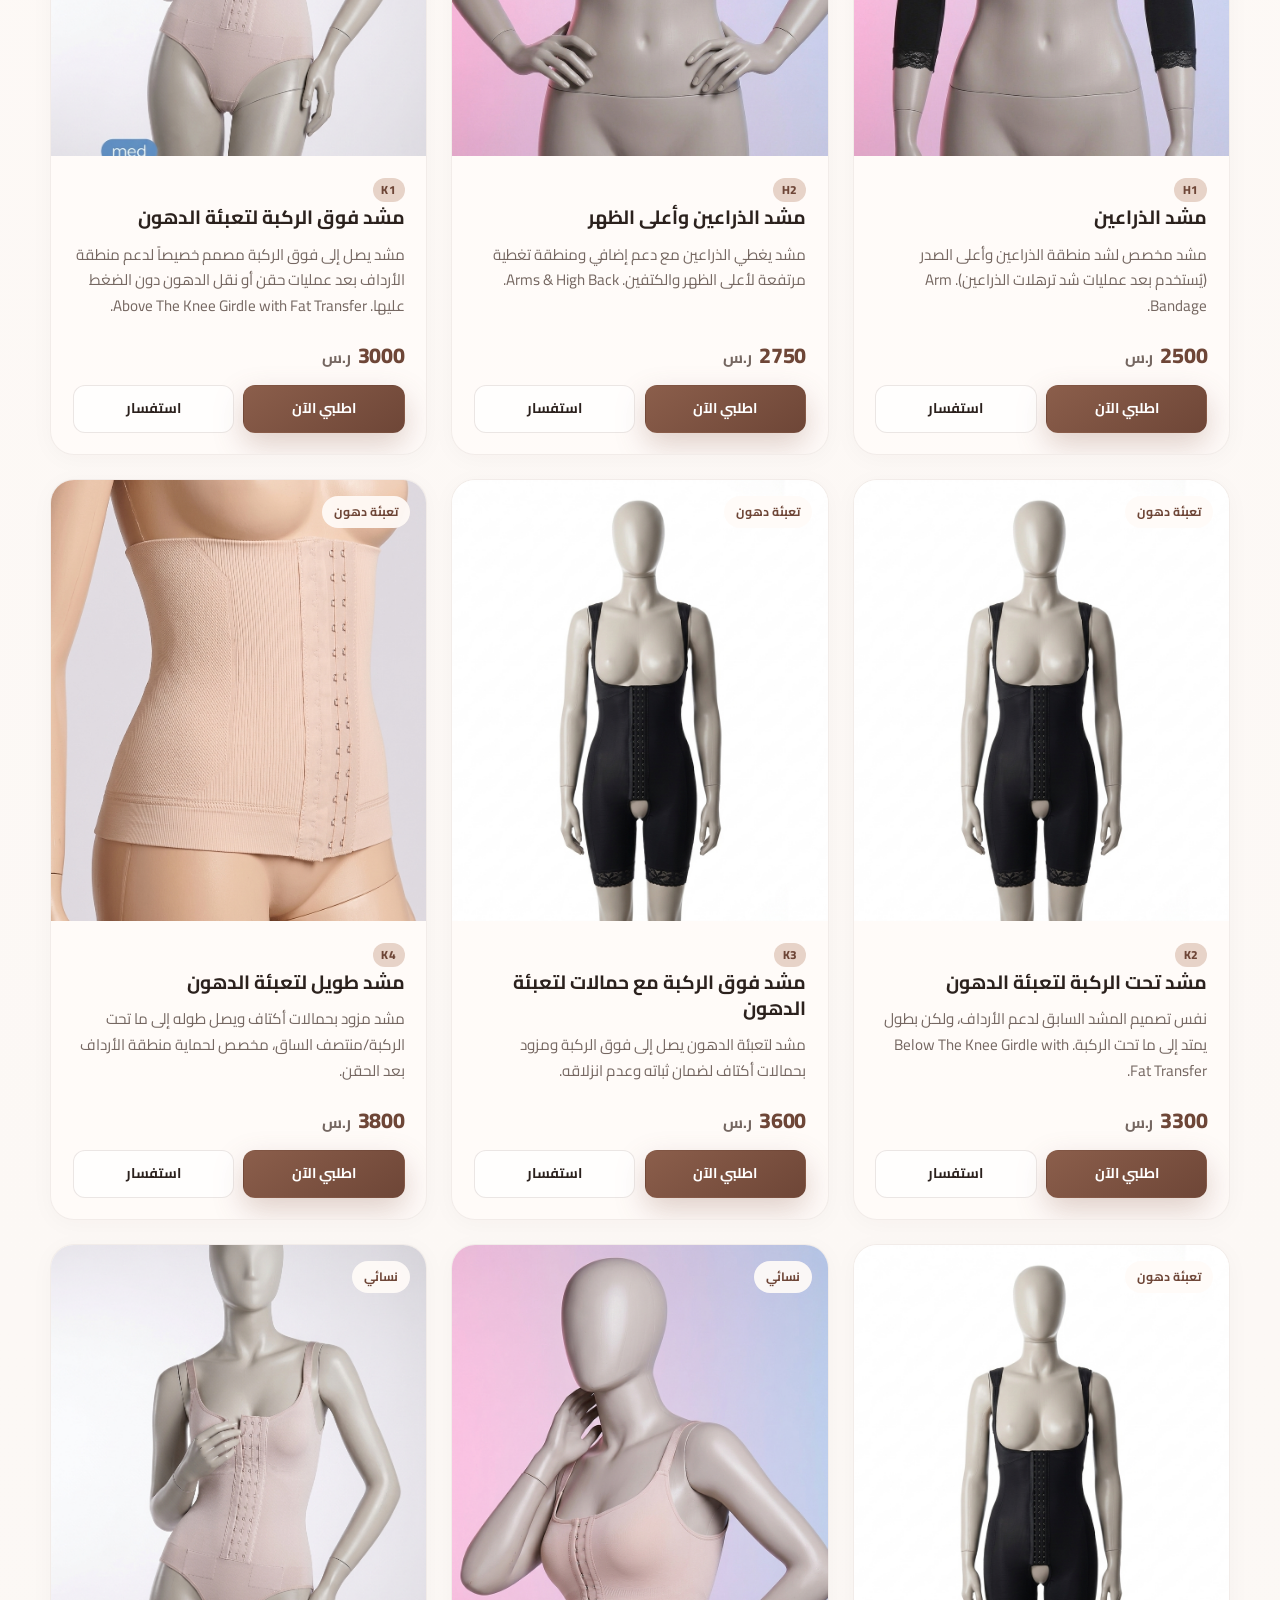
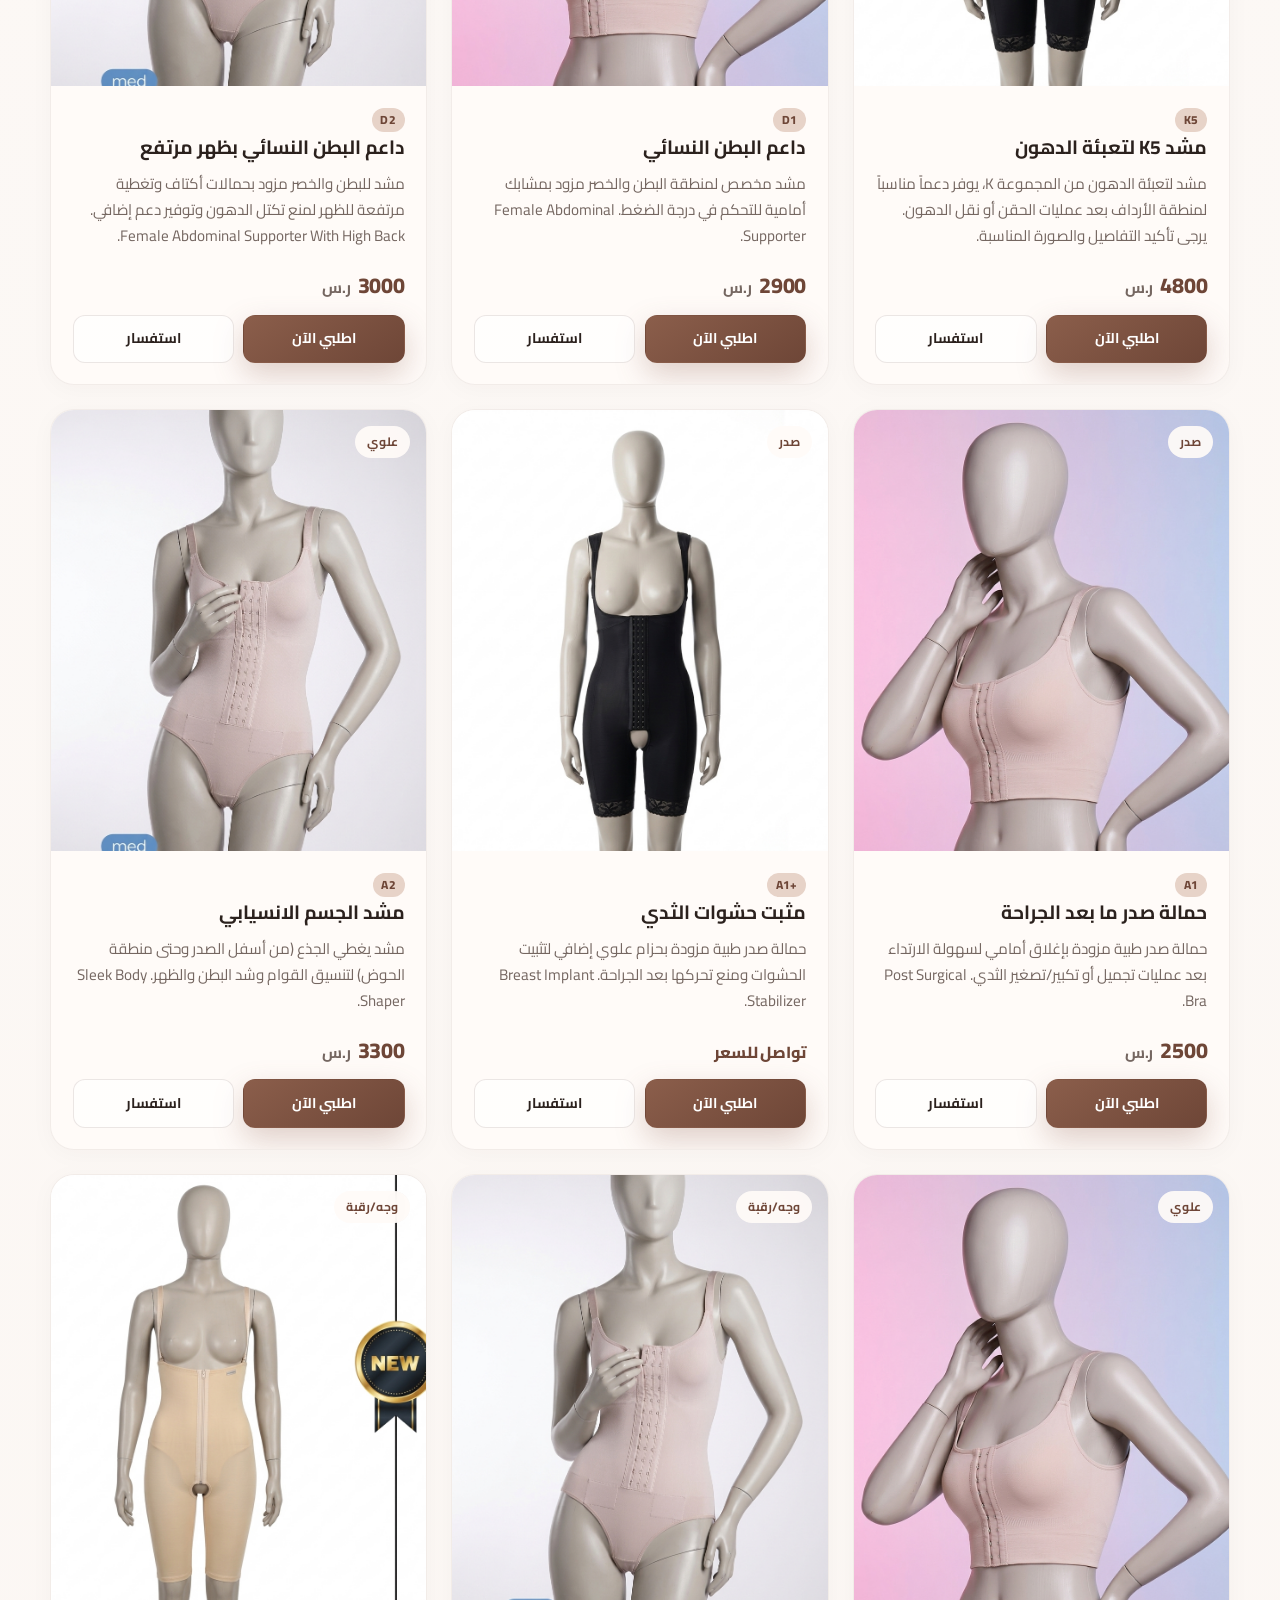
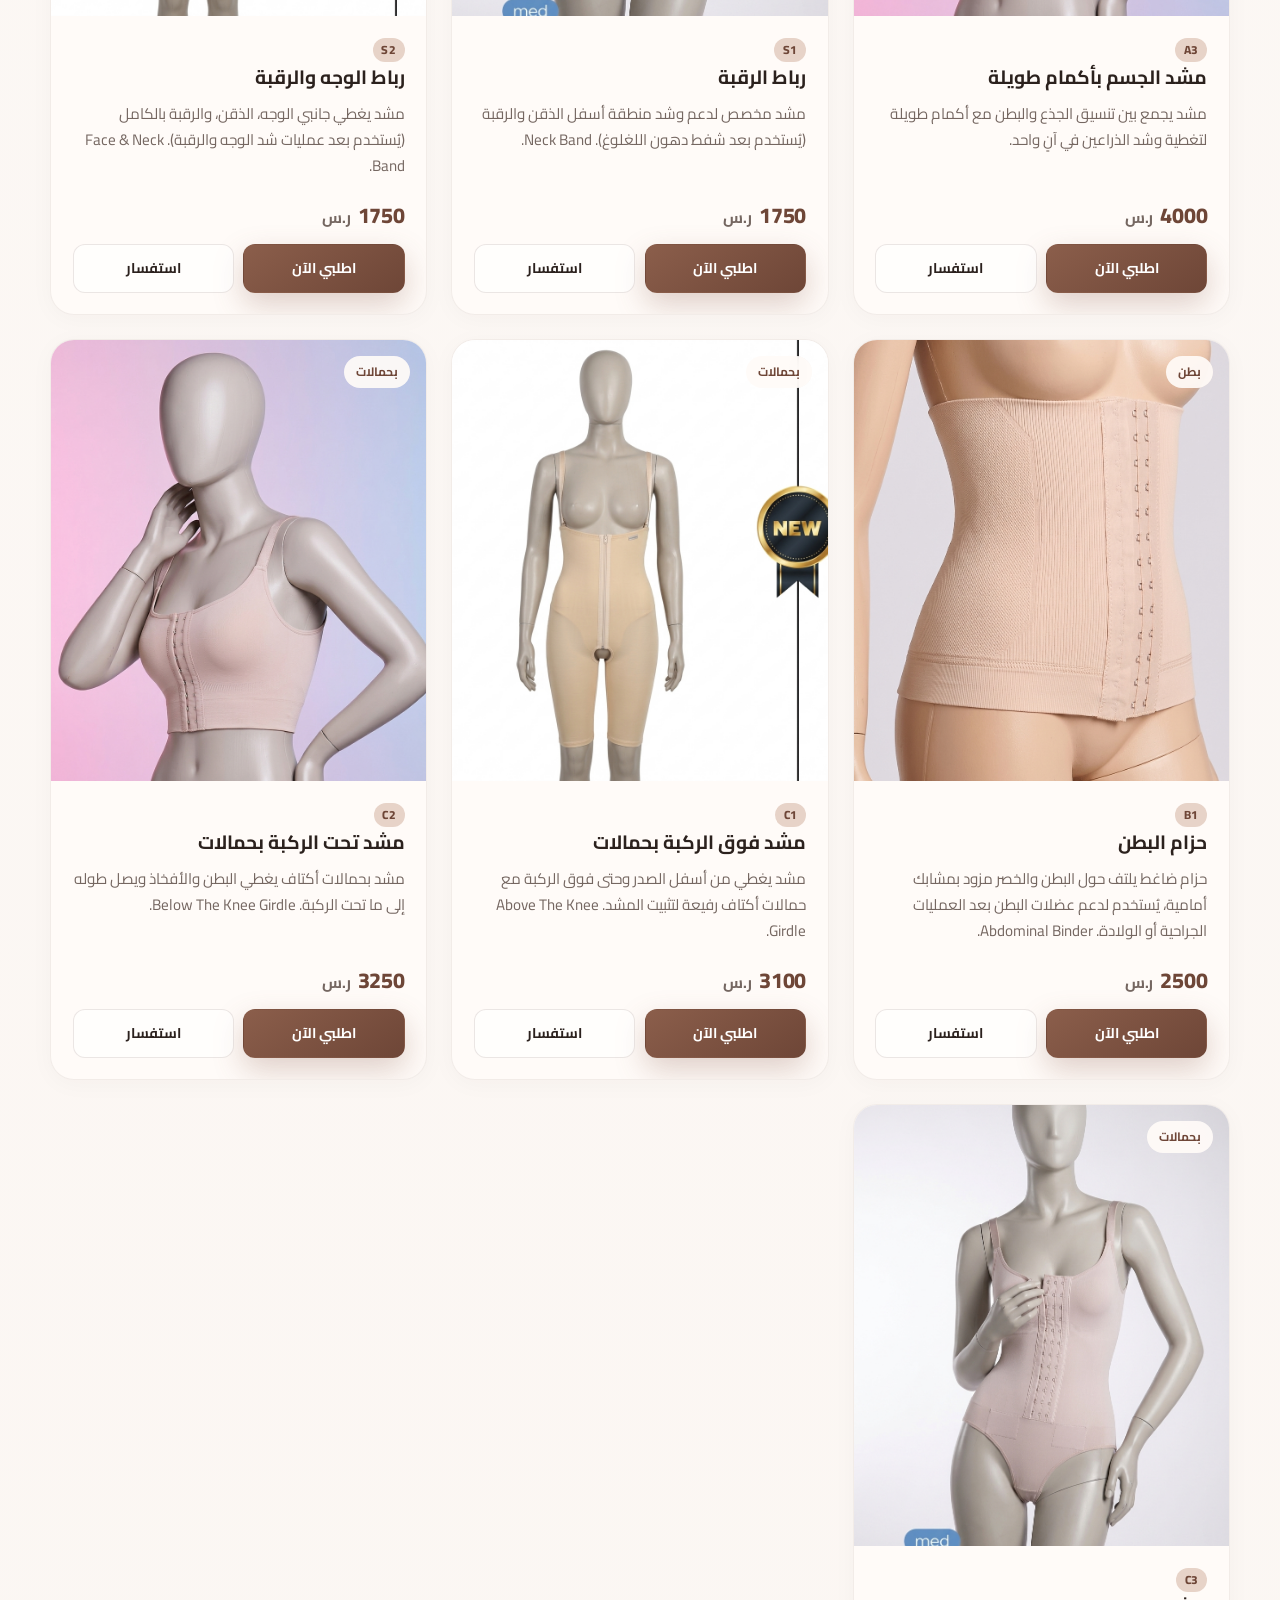
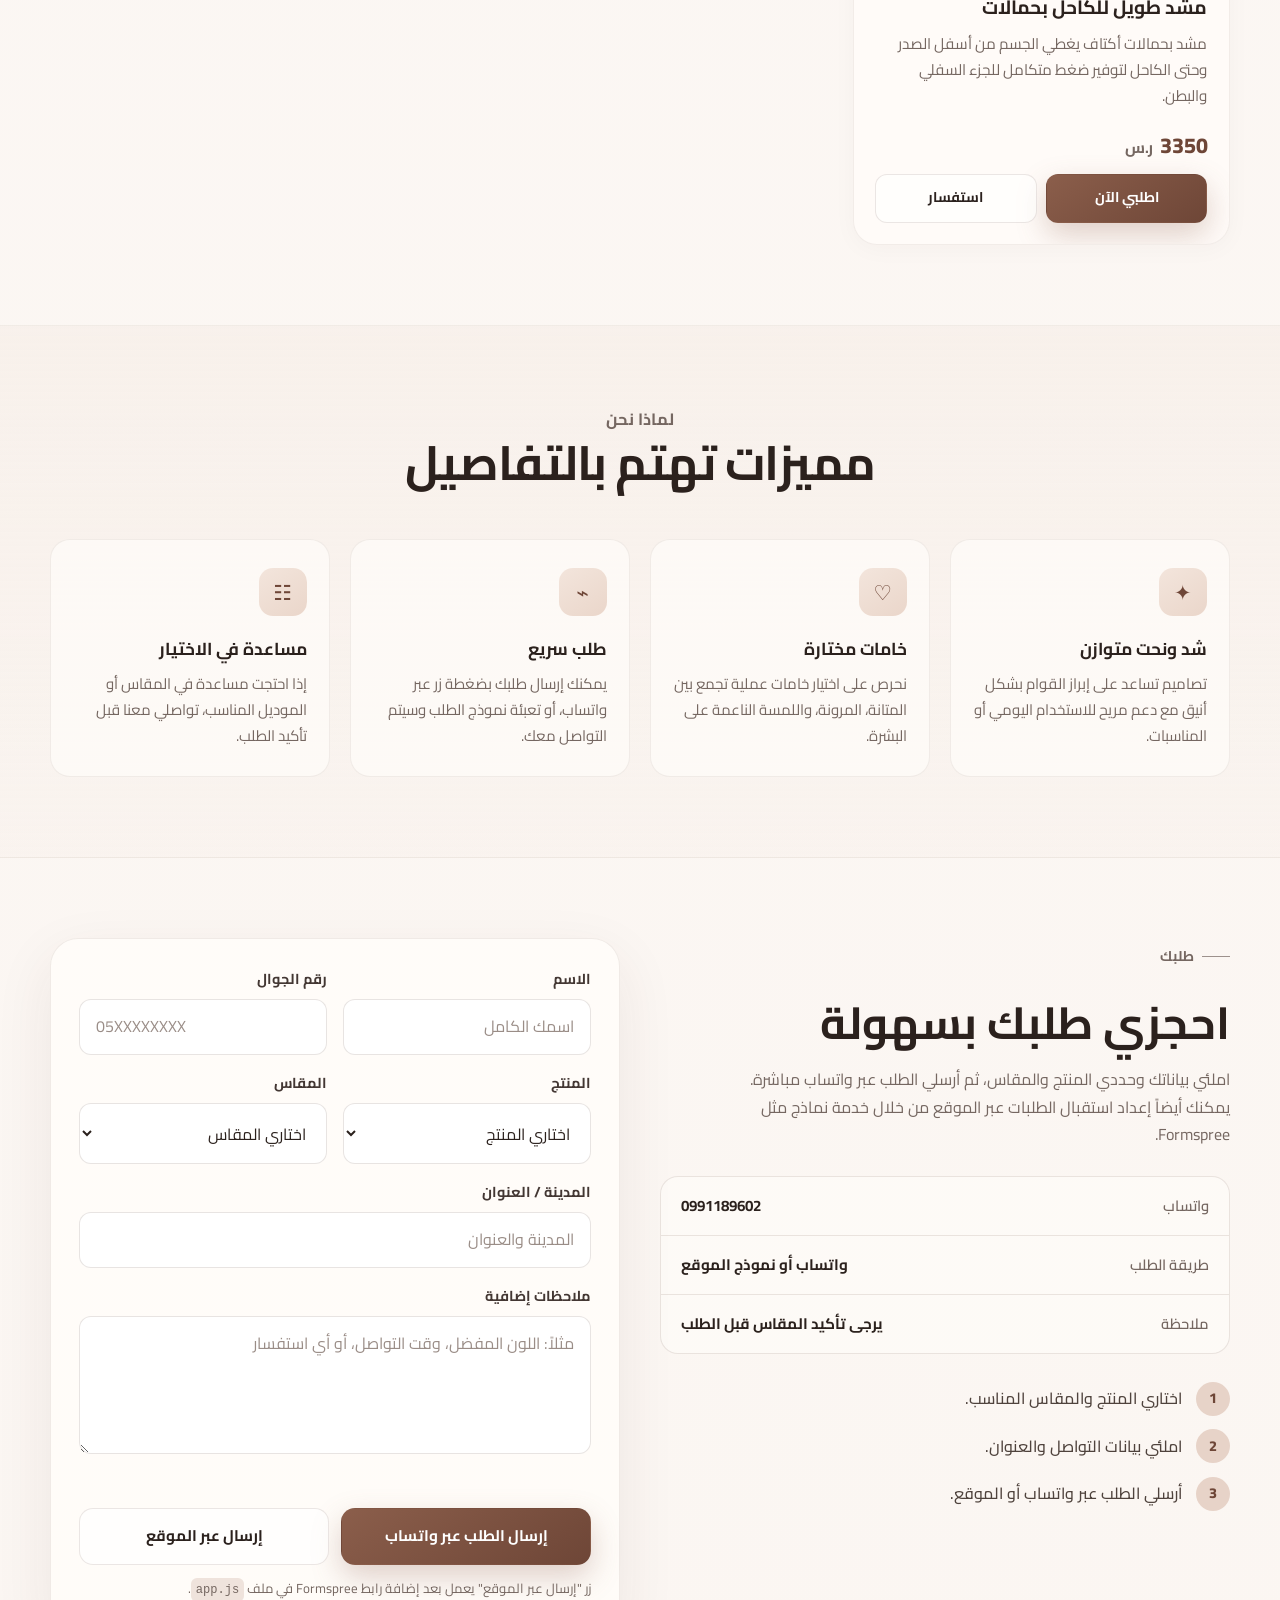
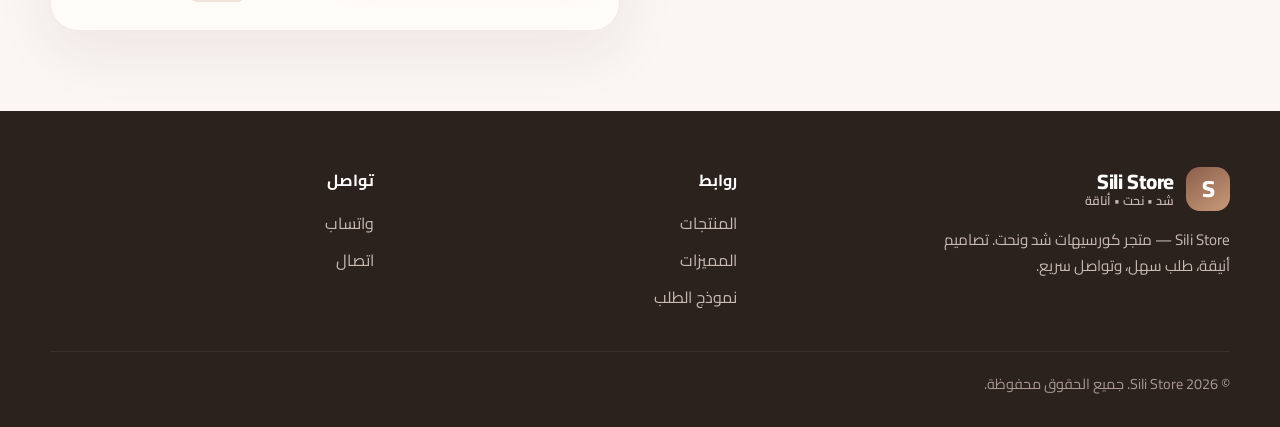
==== commit a79786d4: "Fix remaining brand name in header" ====
--- a/index.html
+++ b/index.html
@@ -36,7 +36,7 @@
       <a class="brand" href="#top" aria-label="الصفحة الرئيسية">
         <span class="brand-mark">S</span>
         <span class="brand-text">
-          <strong>كورسيه</strong>
+          <strong>Sili Store</strong>
           <small>شد • نحت • أناقة</small>
         </span>
       </a>
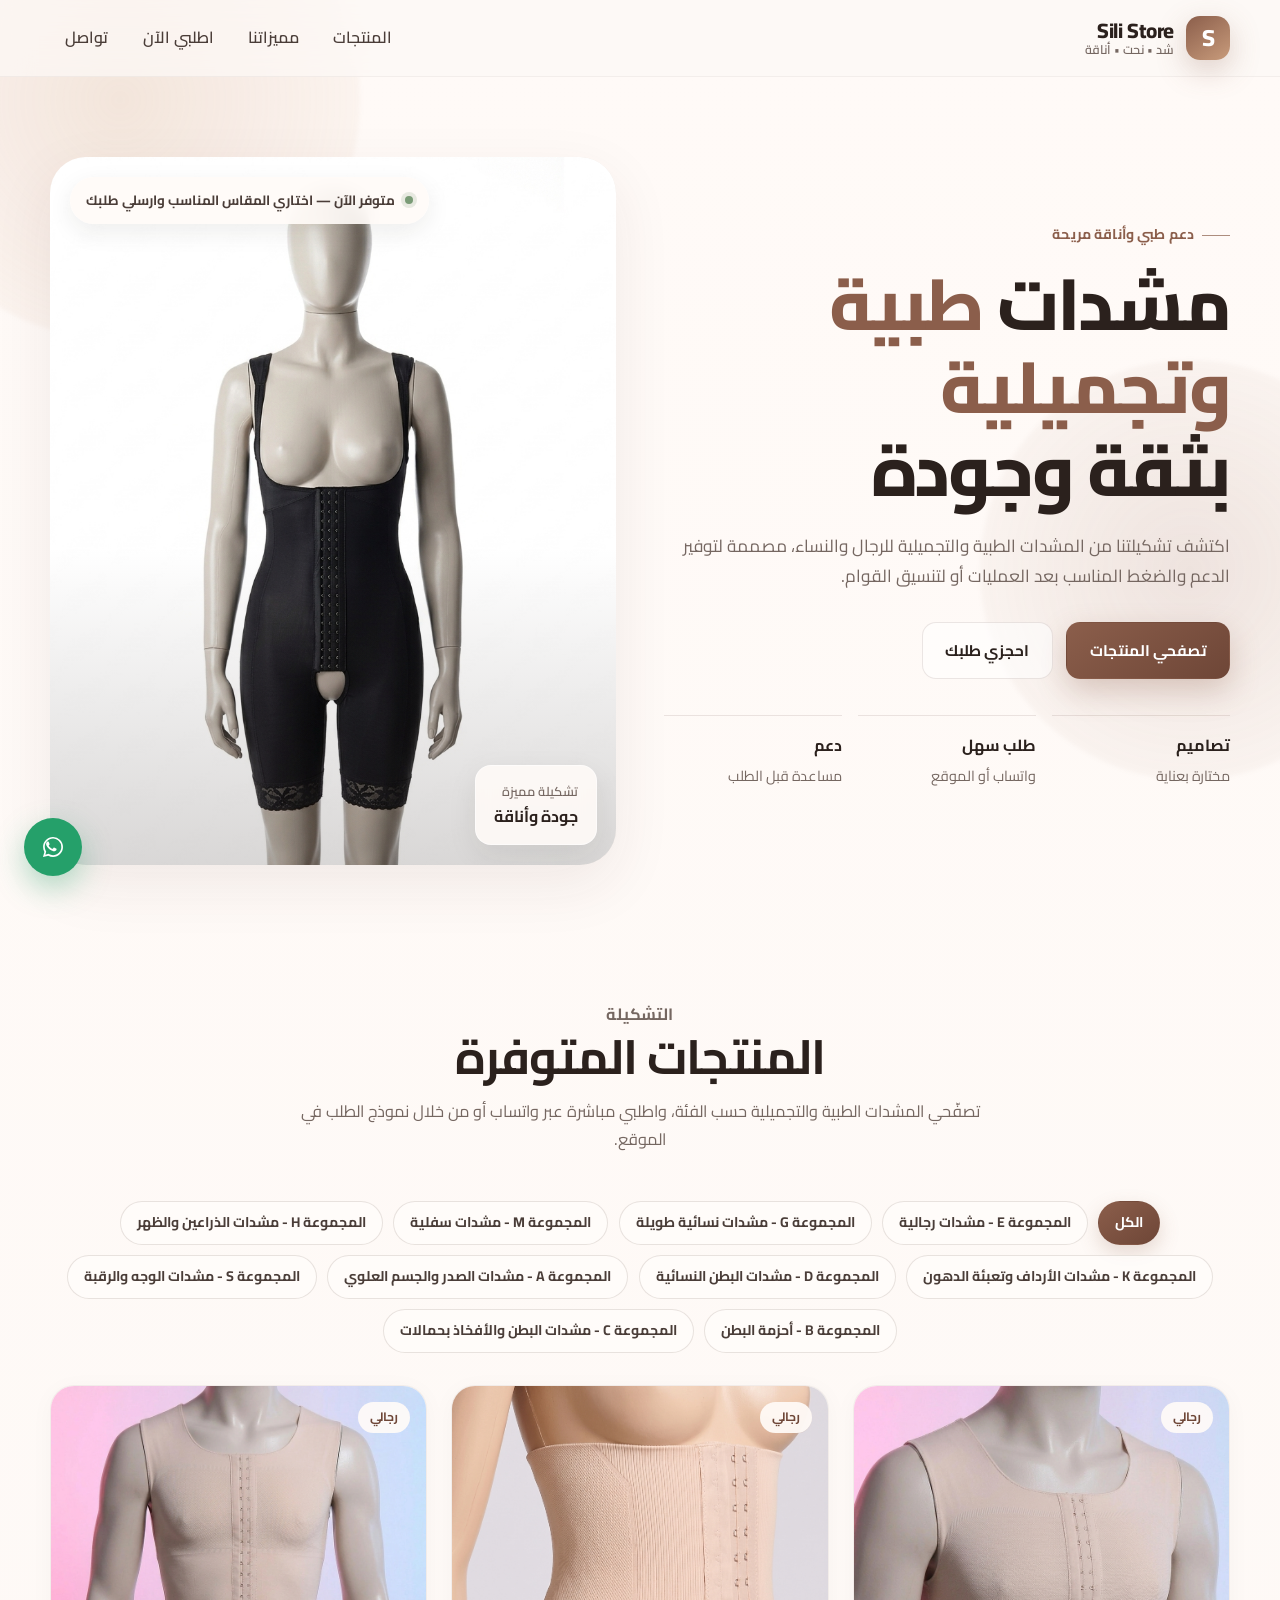
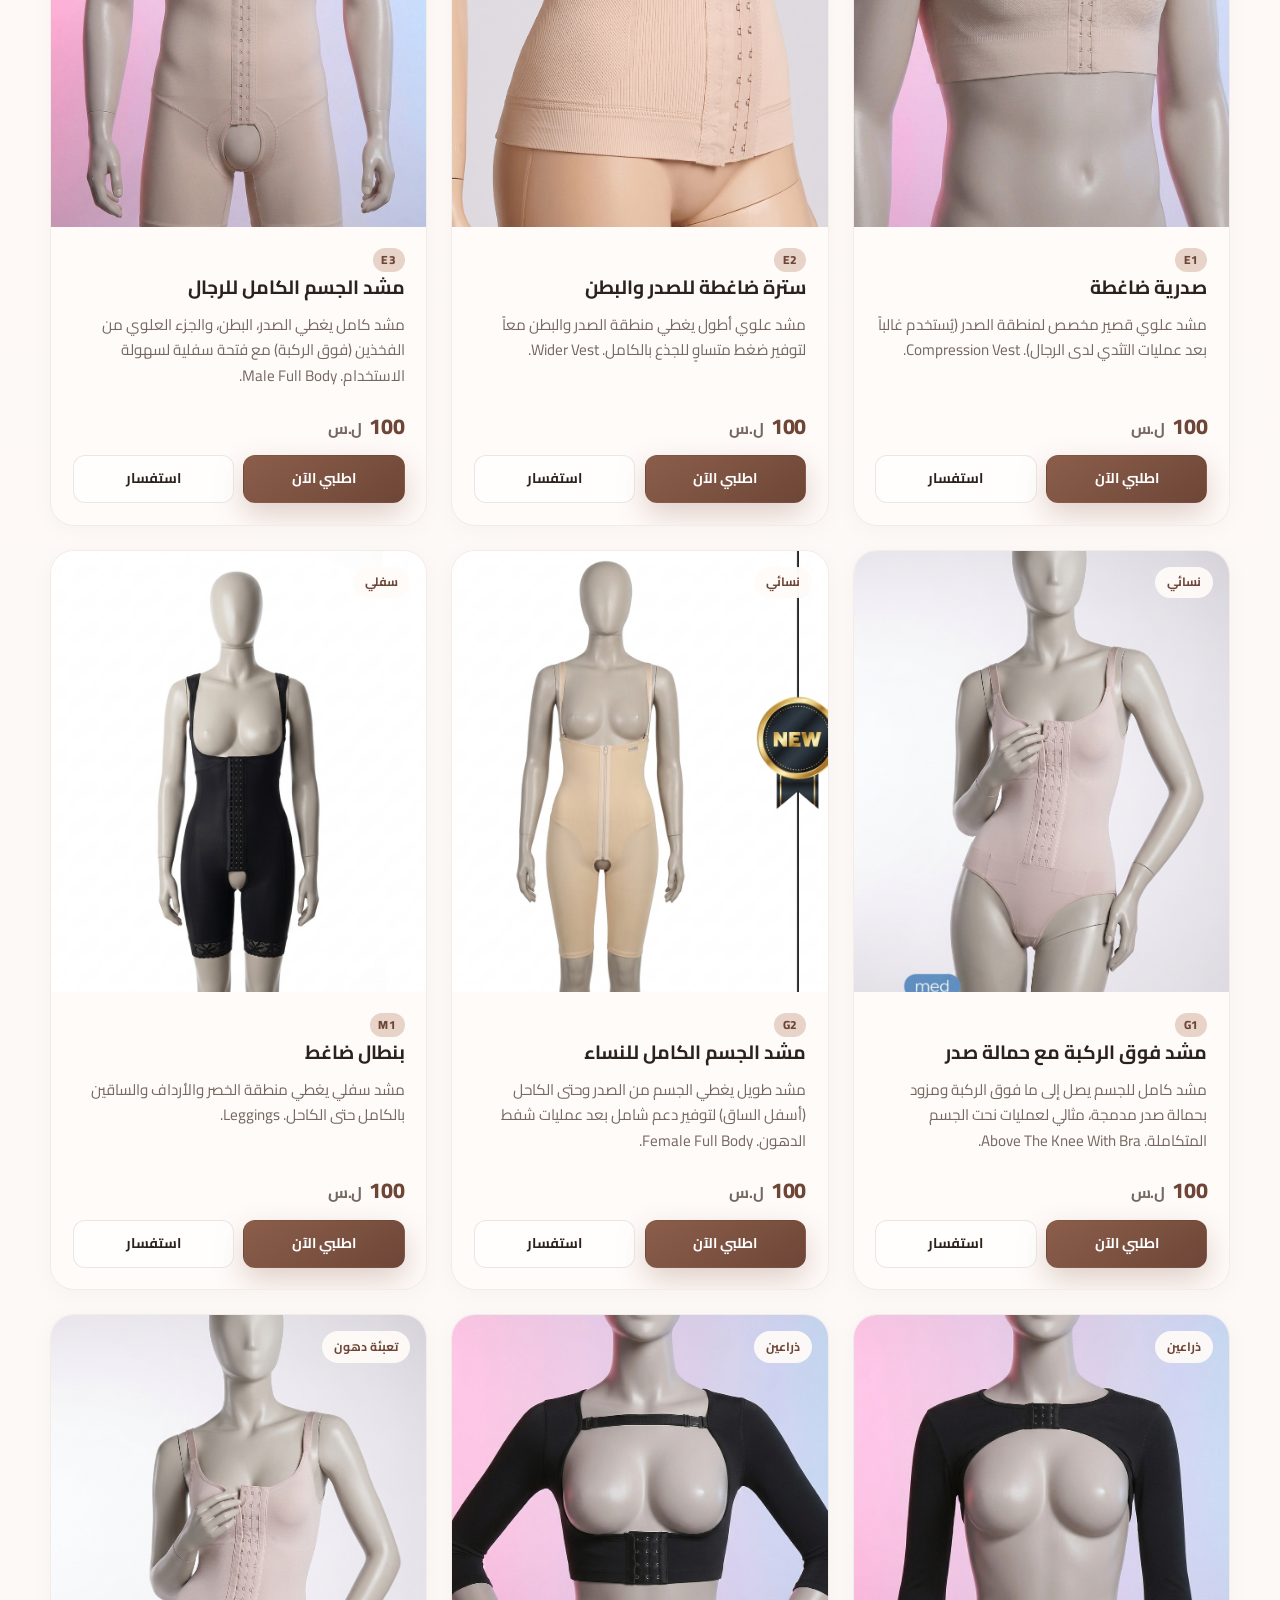
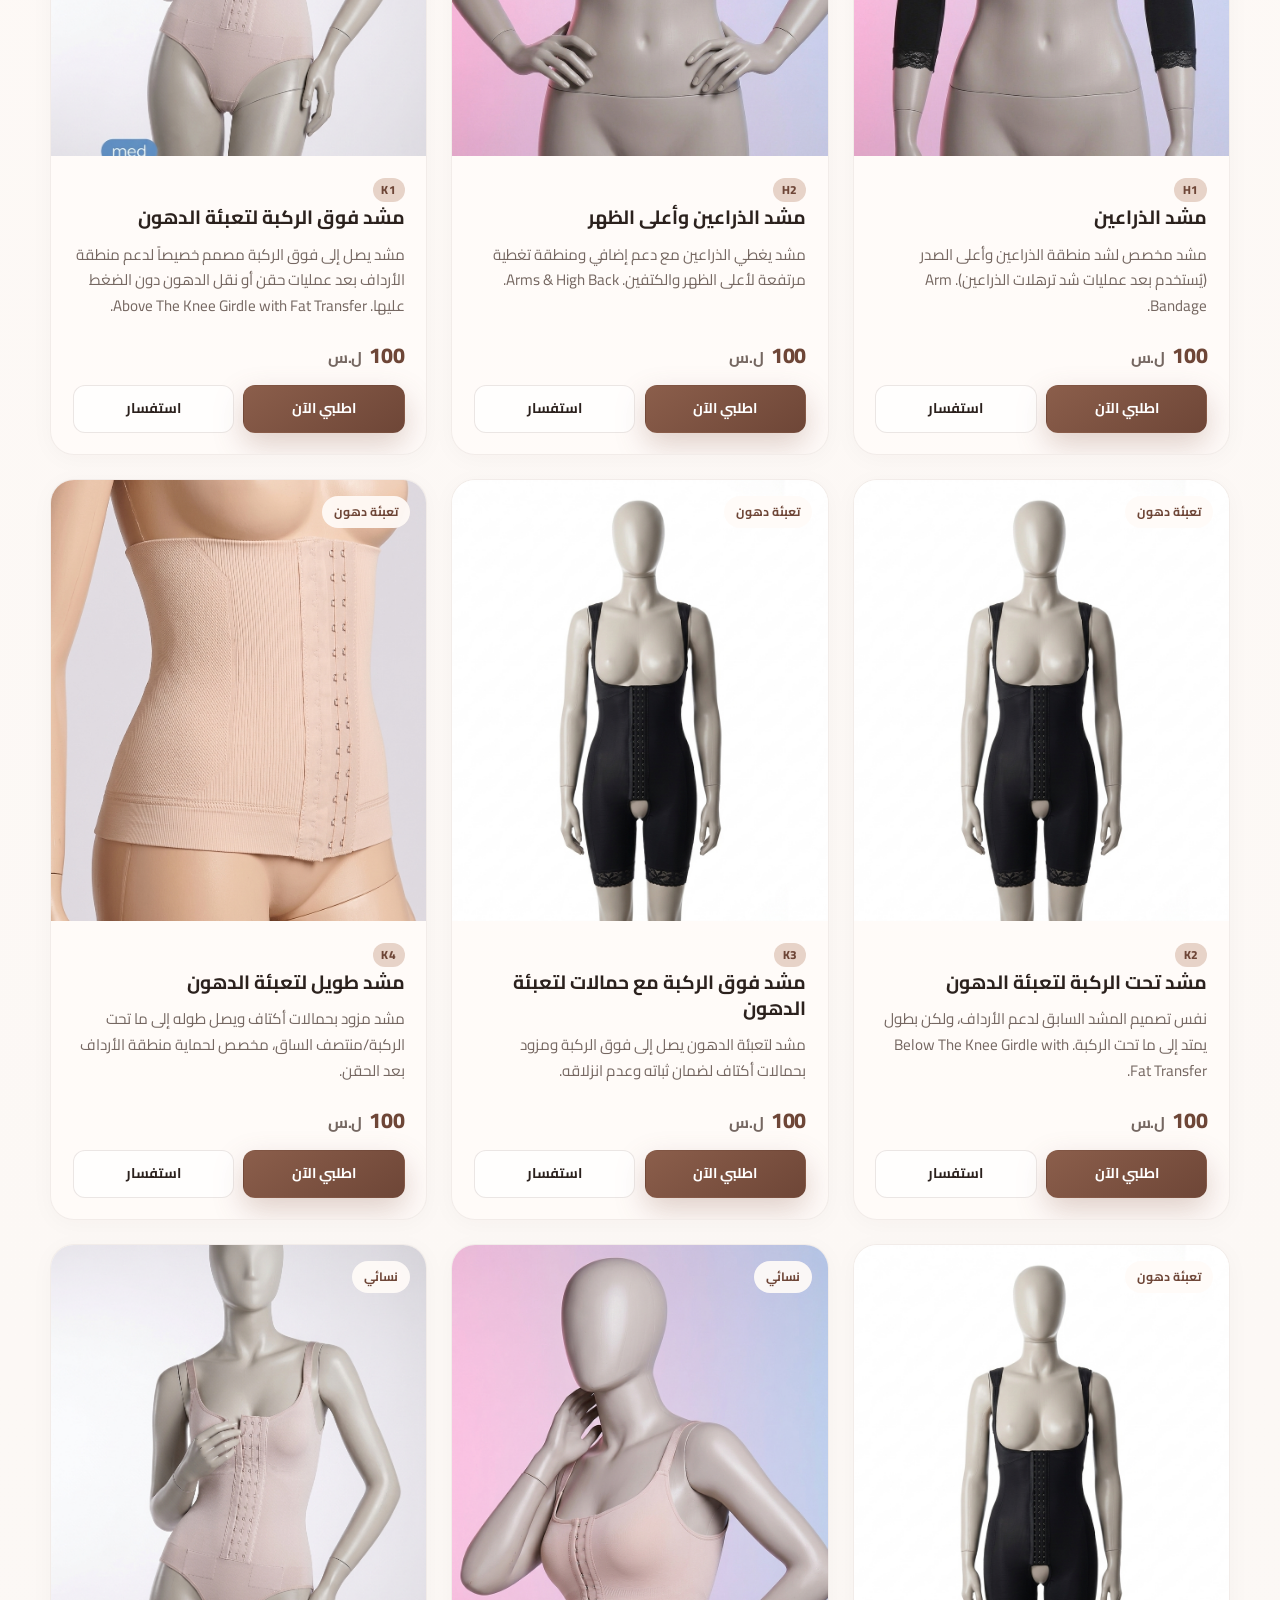
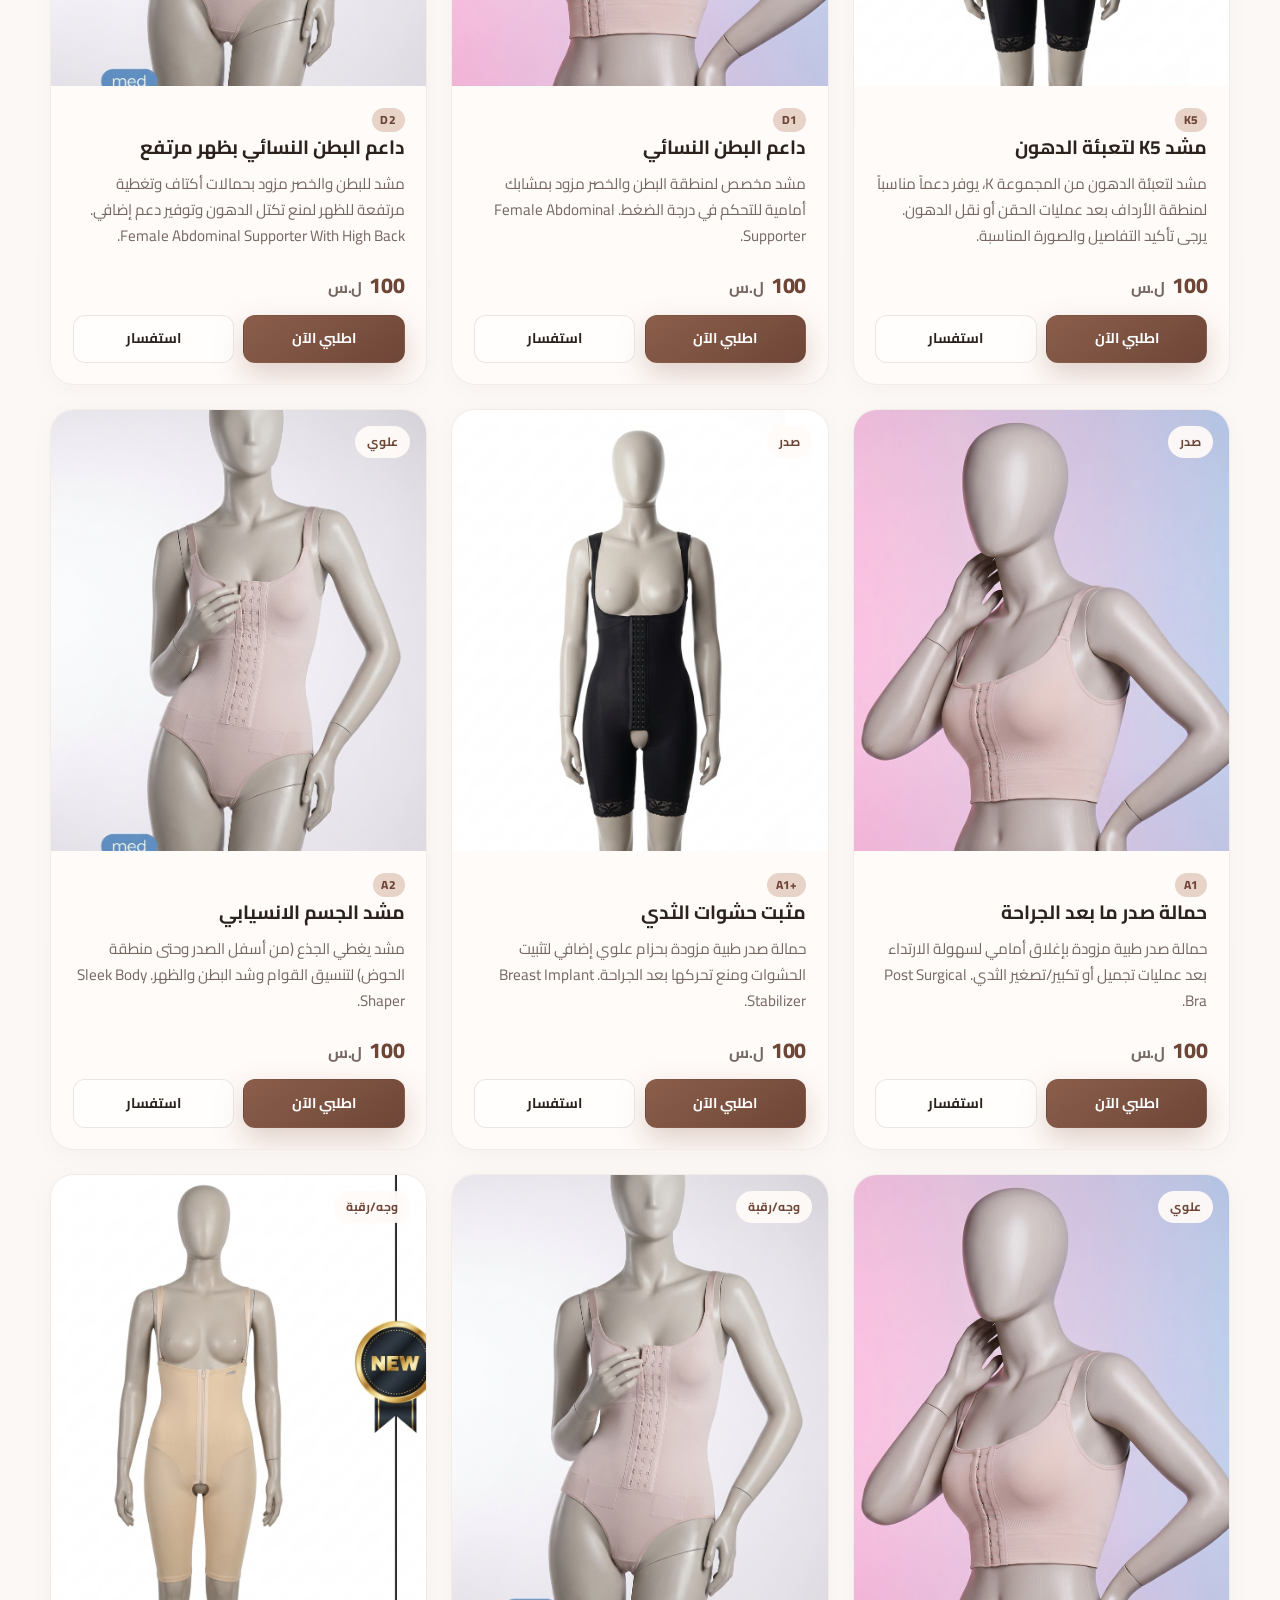
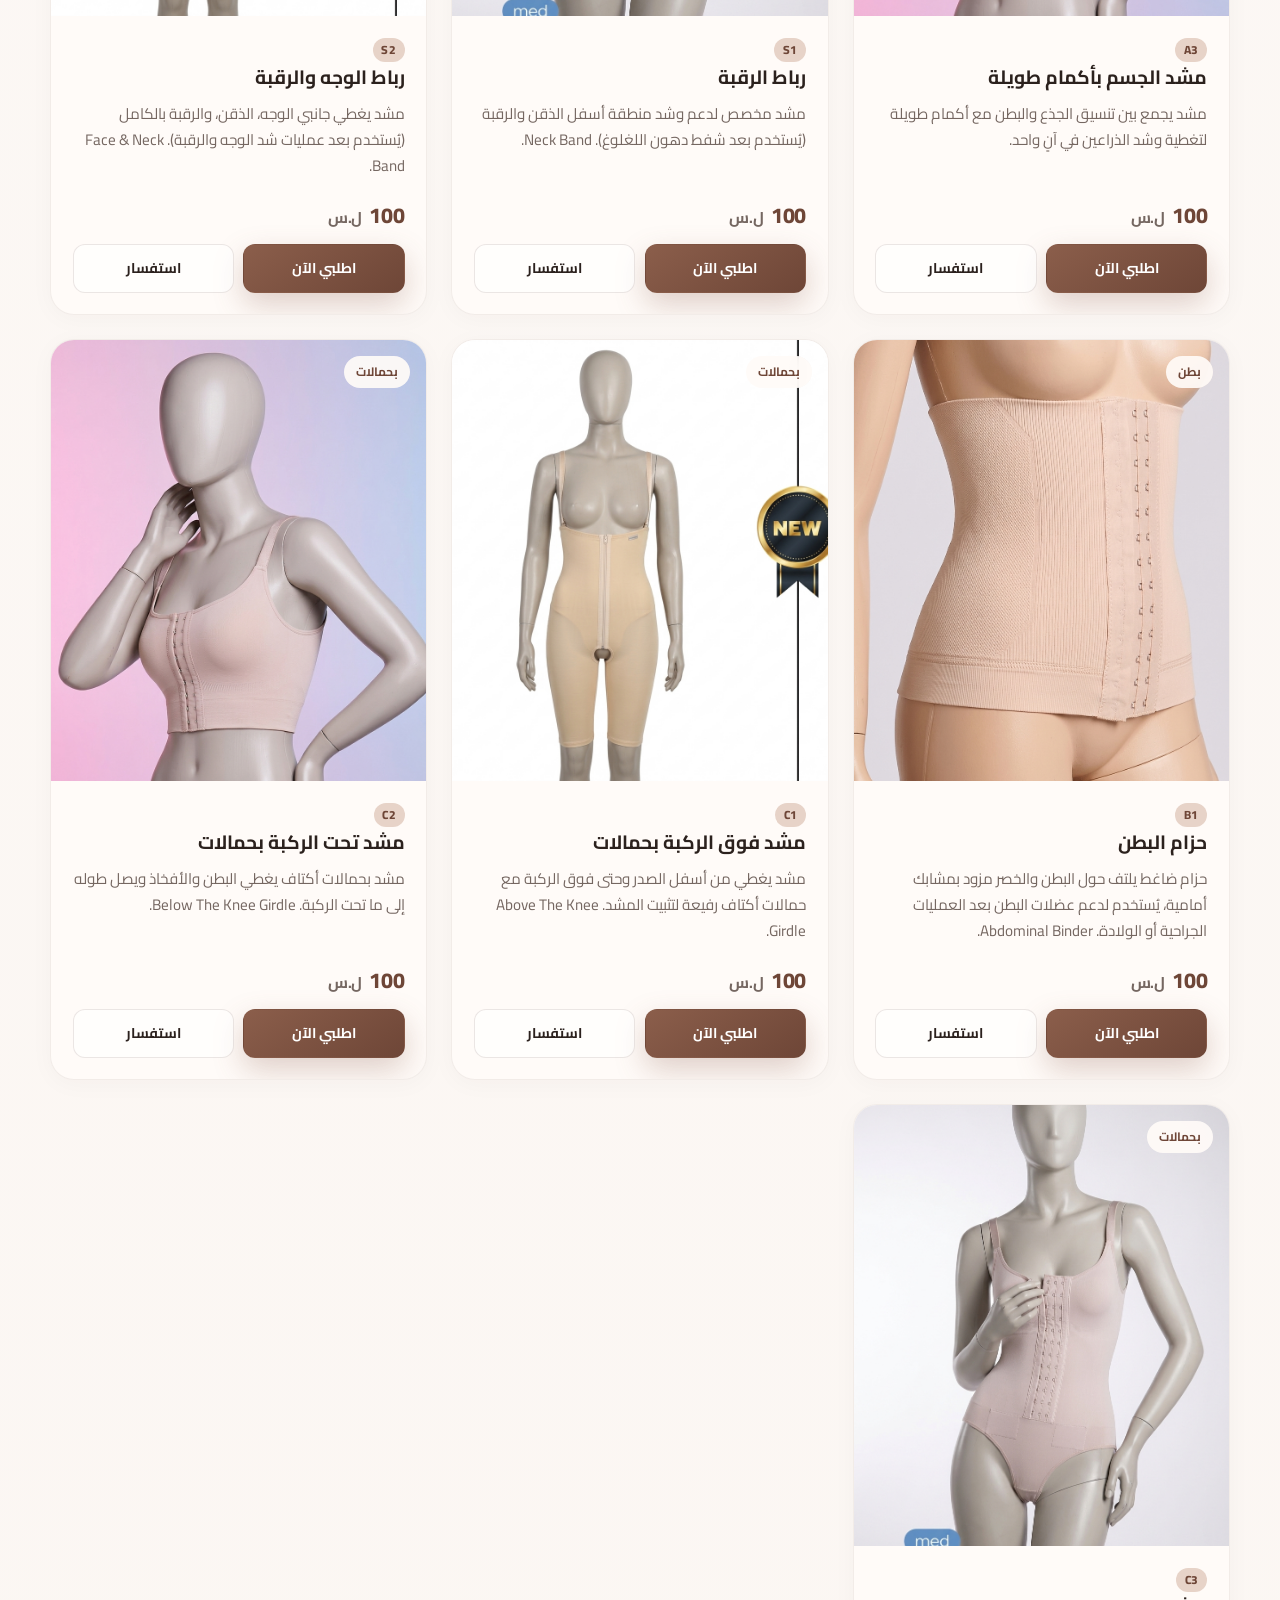
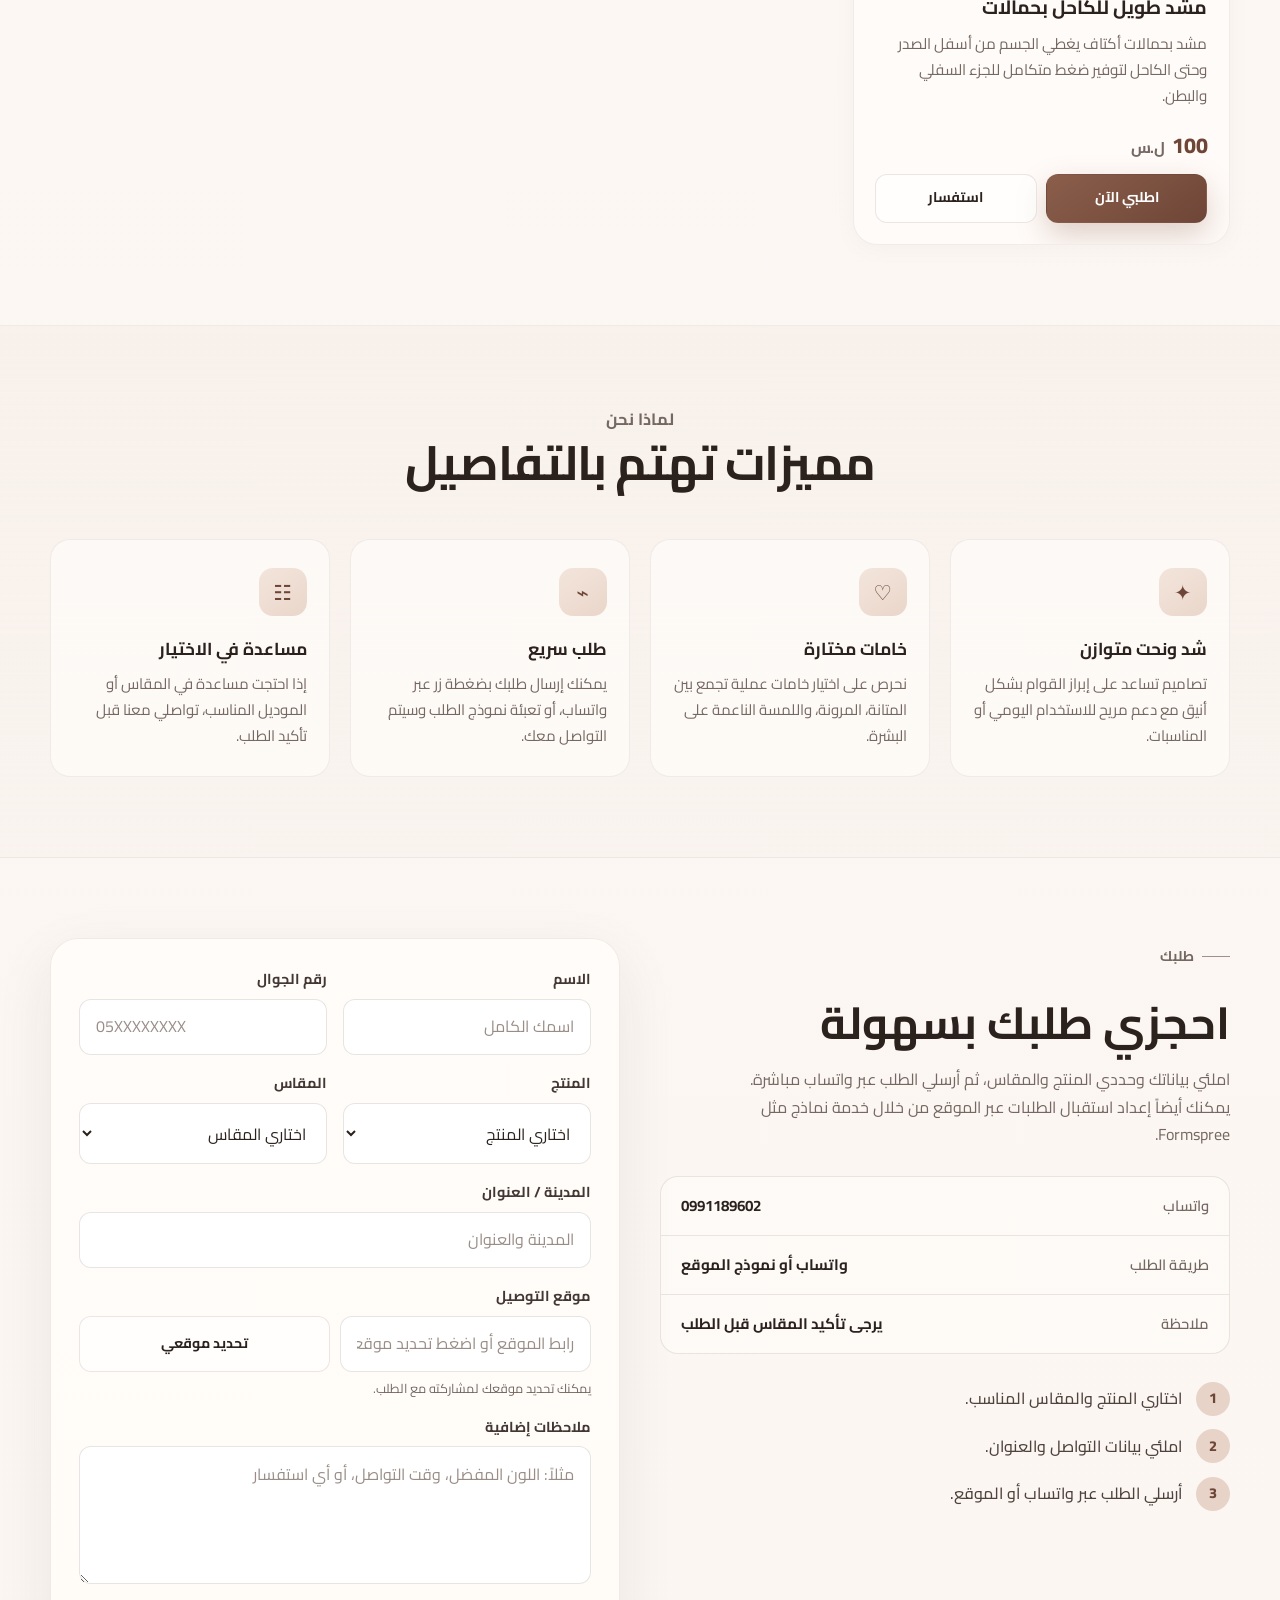
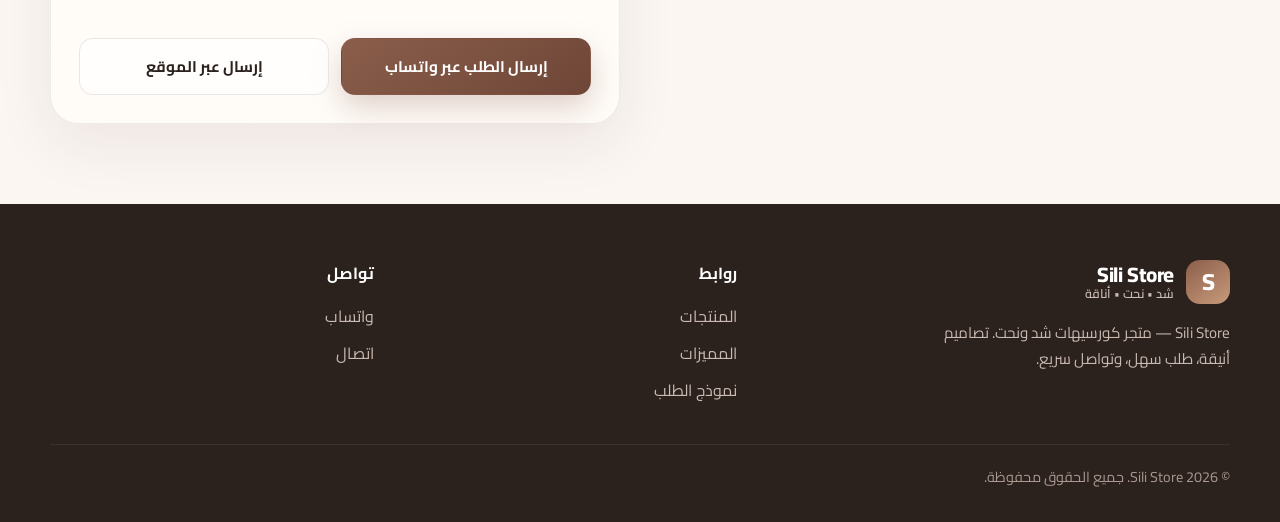
==== commit ef808bc1: "Set all prices to 100 L.S., add location sharing, cleanup form hint" ====
--- a/index.html
+++ b/index.html
@@ -212,6 +212,15 @@
             </label>
 
             <label class="field">
+              <span>موقع التوصيل</span>
+              <div class="location-row">
+                <input type="text" name="location" id="location" placeholder="رابط الموقع أو اضغط تحديد موقعي" readonly>
+                <button type="button" class="btn btn-ghost btn-sm" id="locateBtn">تحديد موقعي</button>
+              </div>
+              <small class="field-hint" id="locationStatus">يمكنك تحديد موقعك لمشاركته مع الطلب.</small>
+            </label>
+
+            <label class="field">
               <span>ملاحظات إضافية</span>
               <textarea name="notes" id="notes" rows="4" placeholder="مثلاً: اللون المفضل، وقت التواصل، أو أي استفسار"></textarea>
             </label>
@@ -222,7 +231,7 @@
               <button type="submit" class="btn btn-primary" id="whatsappSubmit">إرسال الطلب عبر واتساب</button>
               <button type="button" class="btn btn-ghost" id="siteSubmit">إرسال عبر الموقع</button>
             </div>
-            <p class="form-hint">زر "إرسال عبر الموقع" يعمل بعد إضافة رابط Formspree في ملف <code>app.js</code>.</p>
+
           </form>
         </div>
       </div>
--- a/styles.css
+++ b/styles.css
@@ -605,6 +605,15 @@
   .order-form-wrap { padding: 1.25rem; border-radius: 22px; }
 }
 
+/* Location field */
+.location-row { display: flex; gap: 0.6rem; align-items: stretch; }
+.location-row input { flex: 1; }
+.location-row .btn { white-space: nowrap; }
+.field-hint { color: var(--muted); font-size: 0.8rem; line-height: 1.5; }
+@media (max-width: 640px) {
+  .location-row { flex-direction: column; }
+}
+
 /* Category filters */
 .category-filters {
   display: flex;
